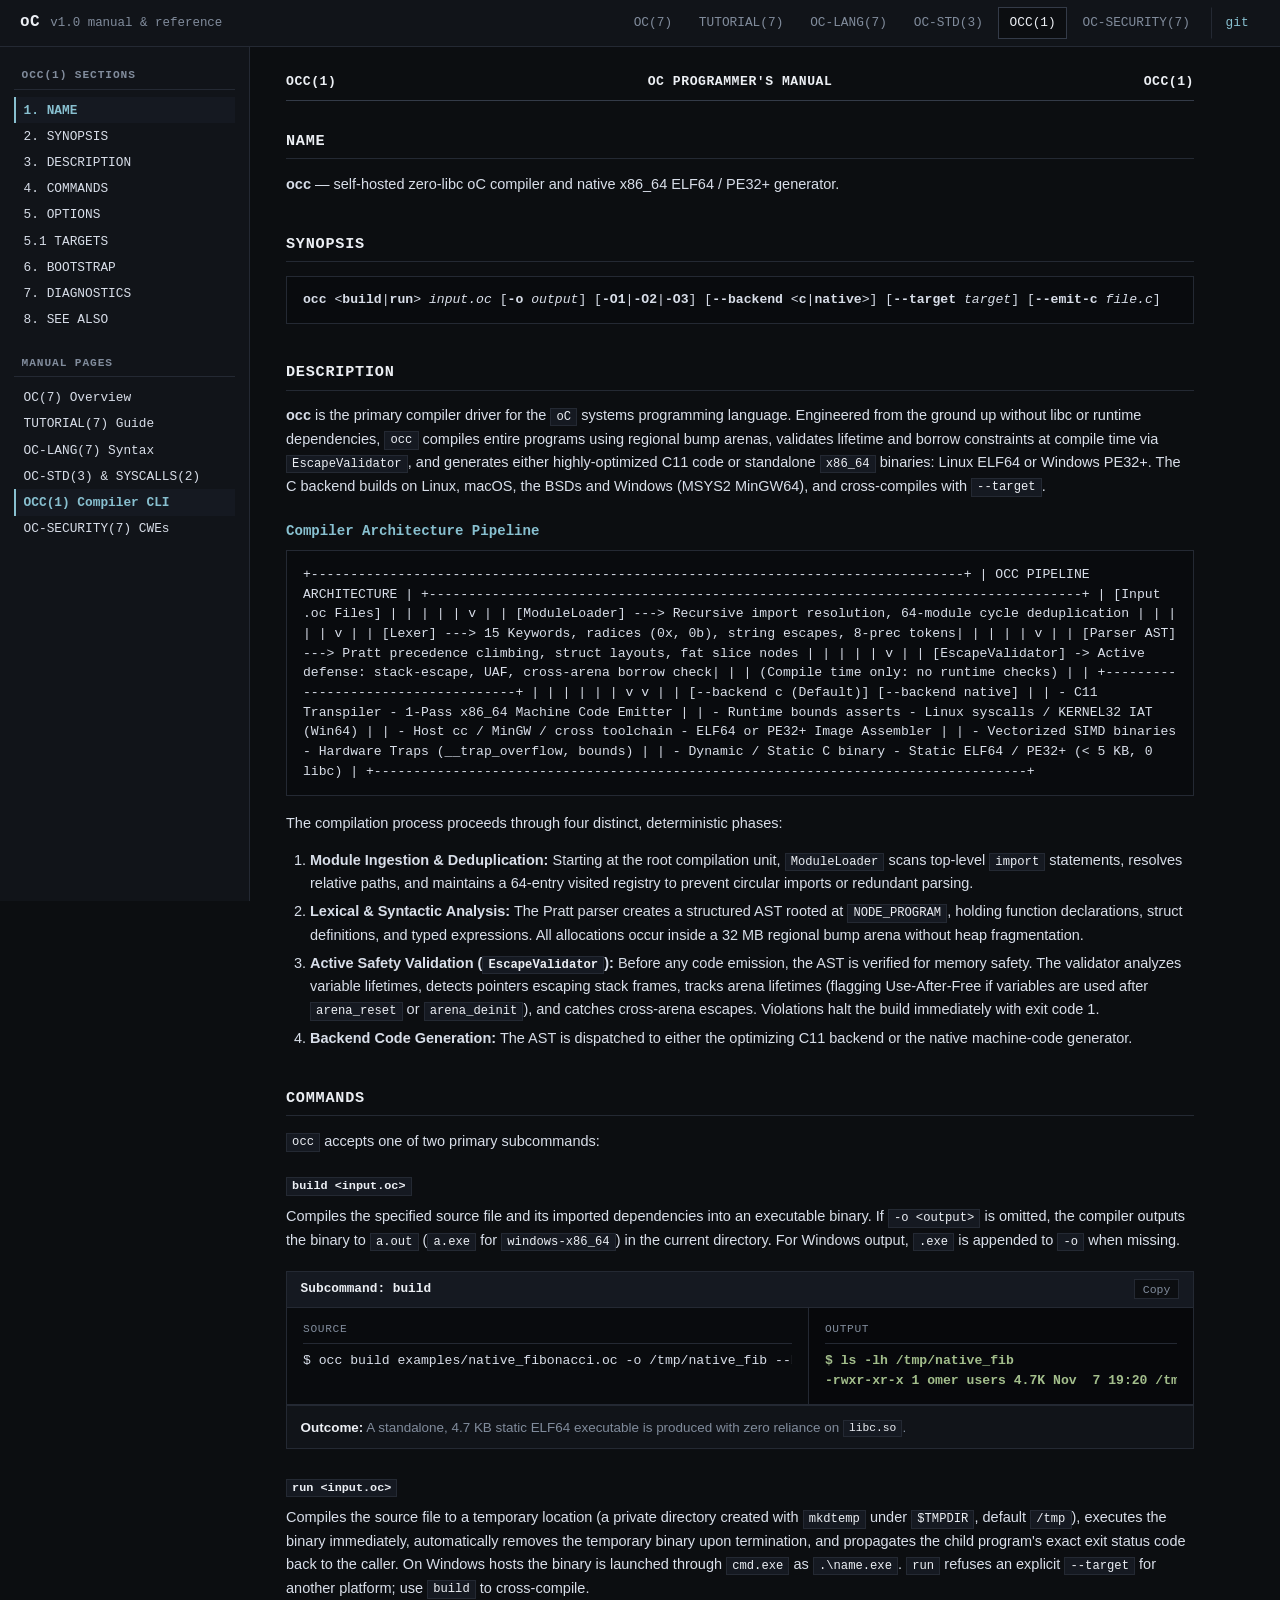
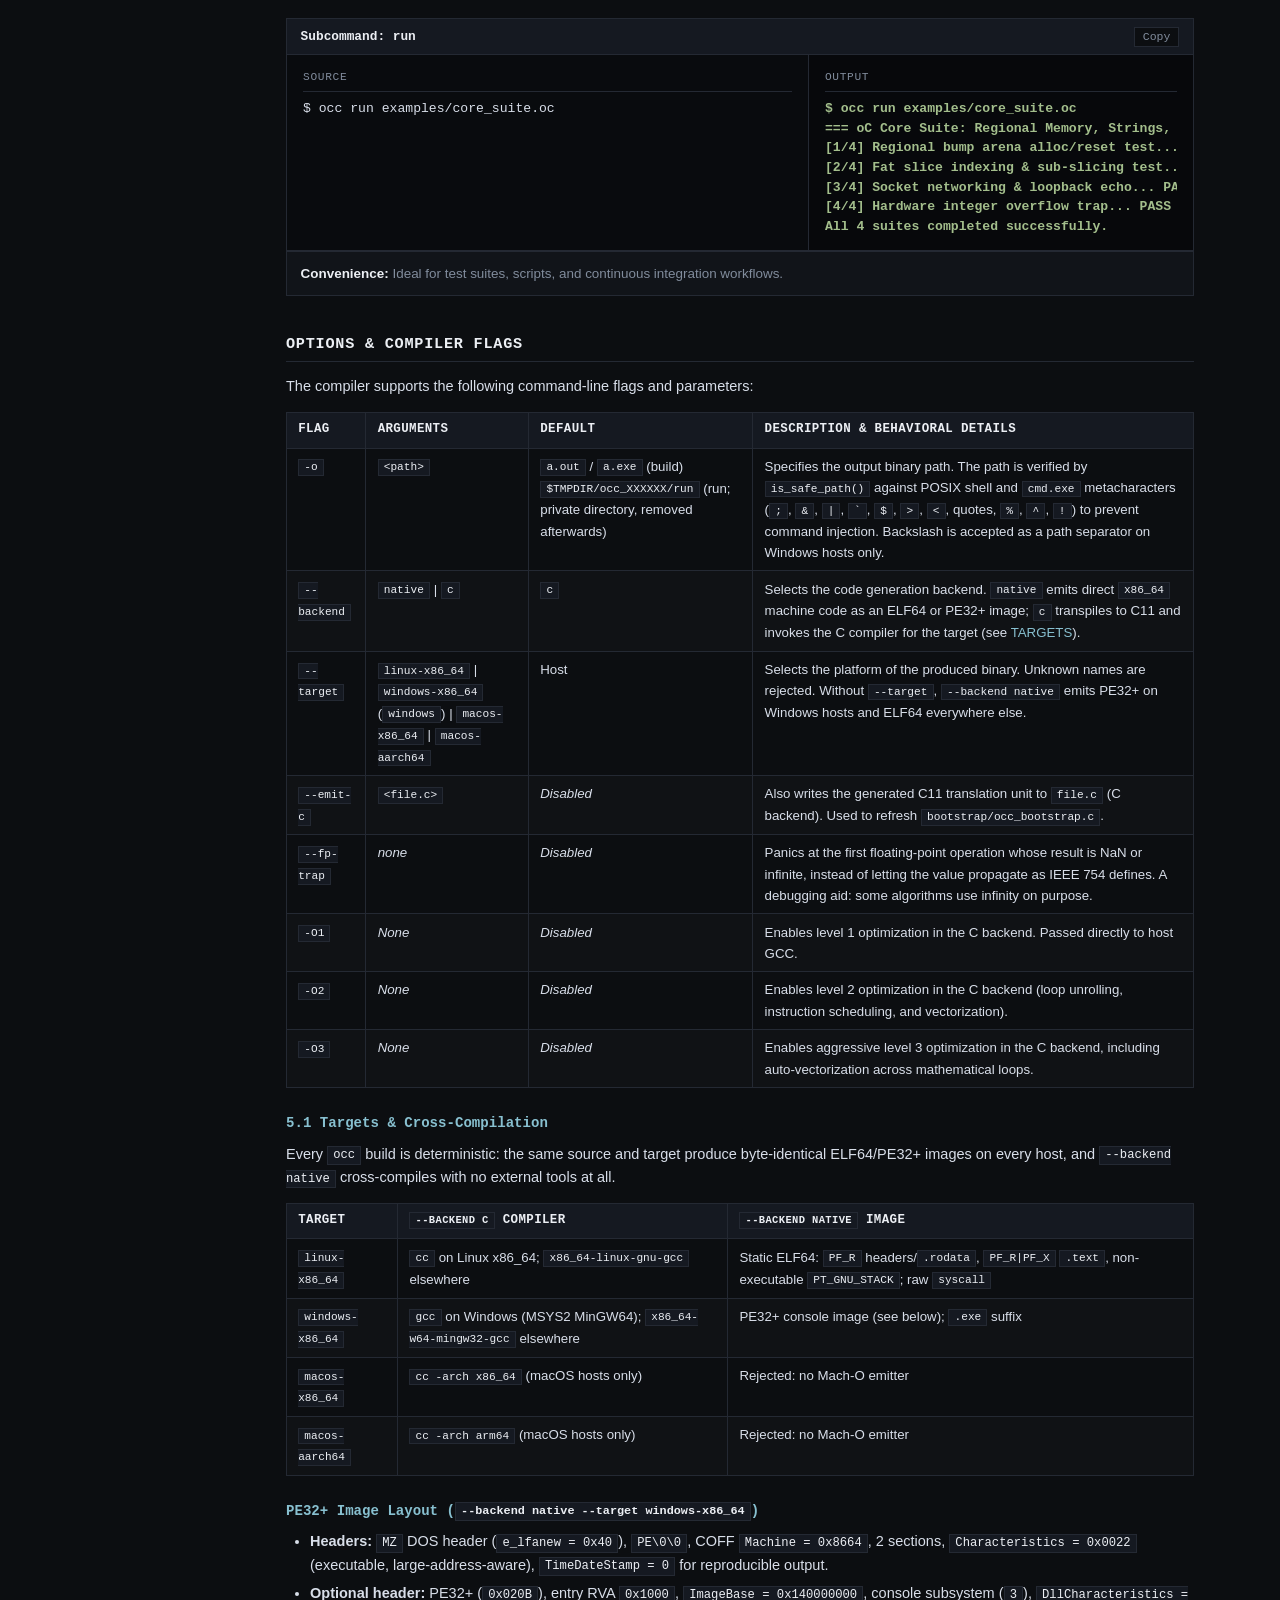
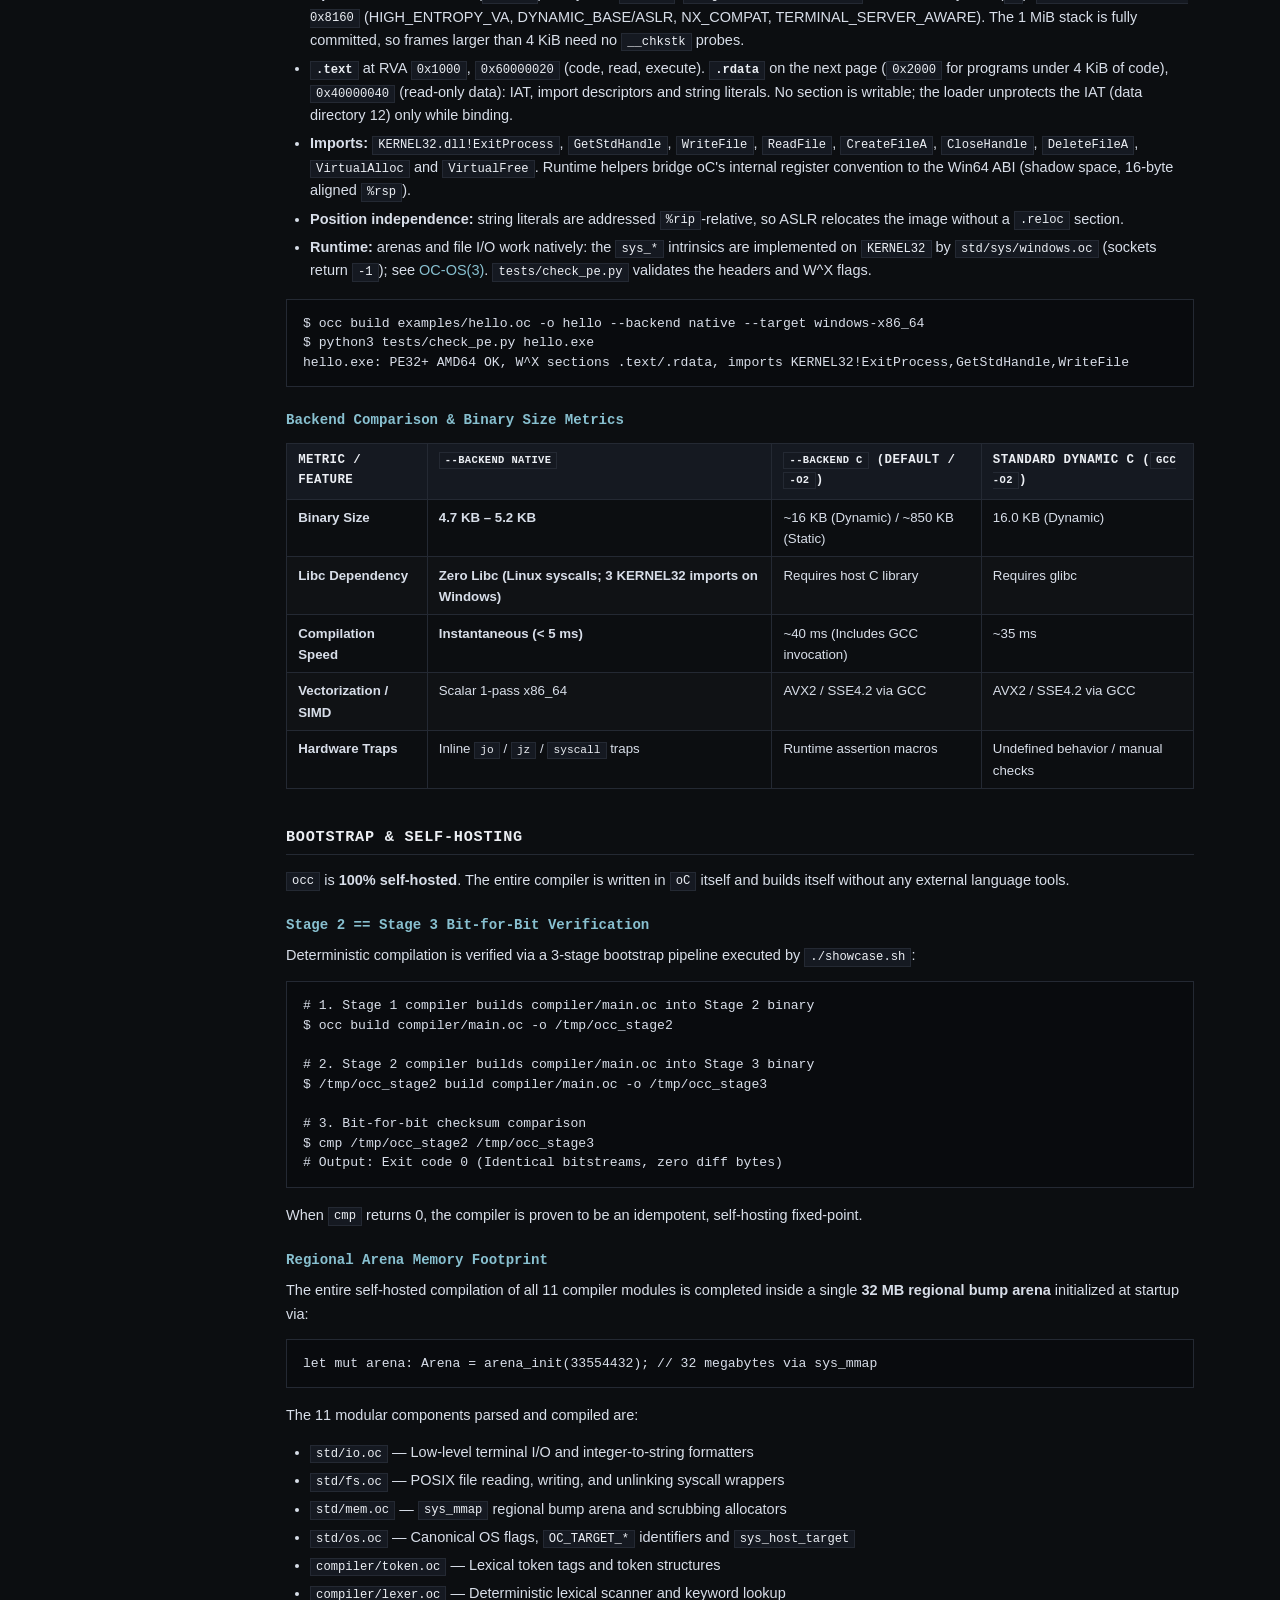
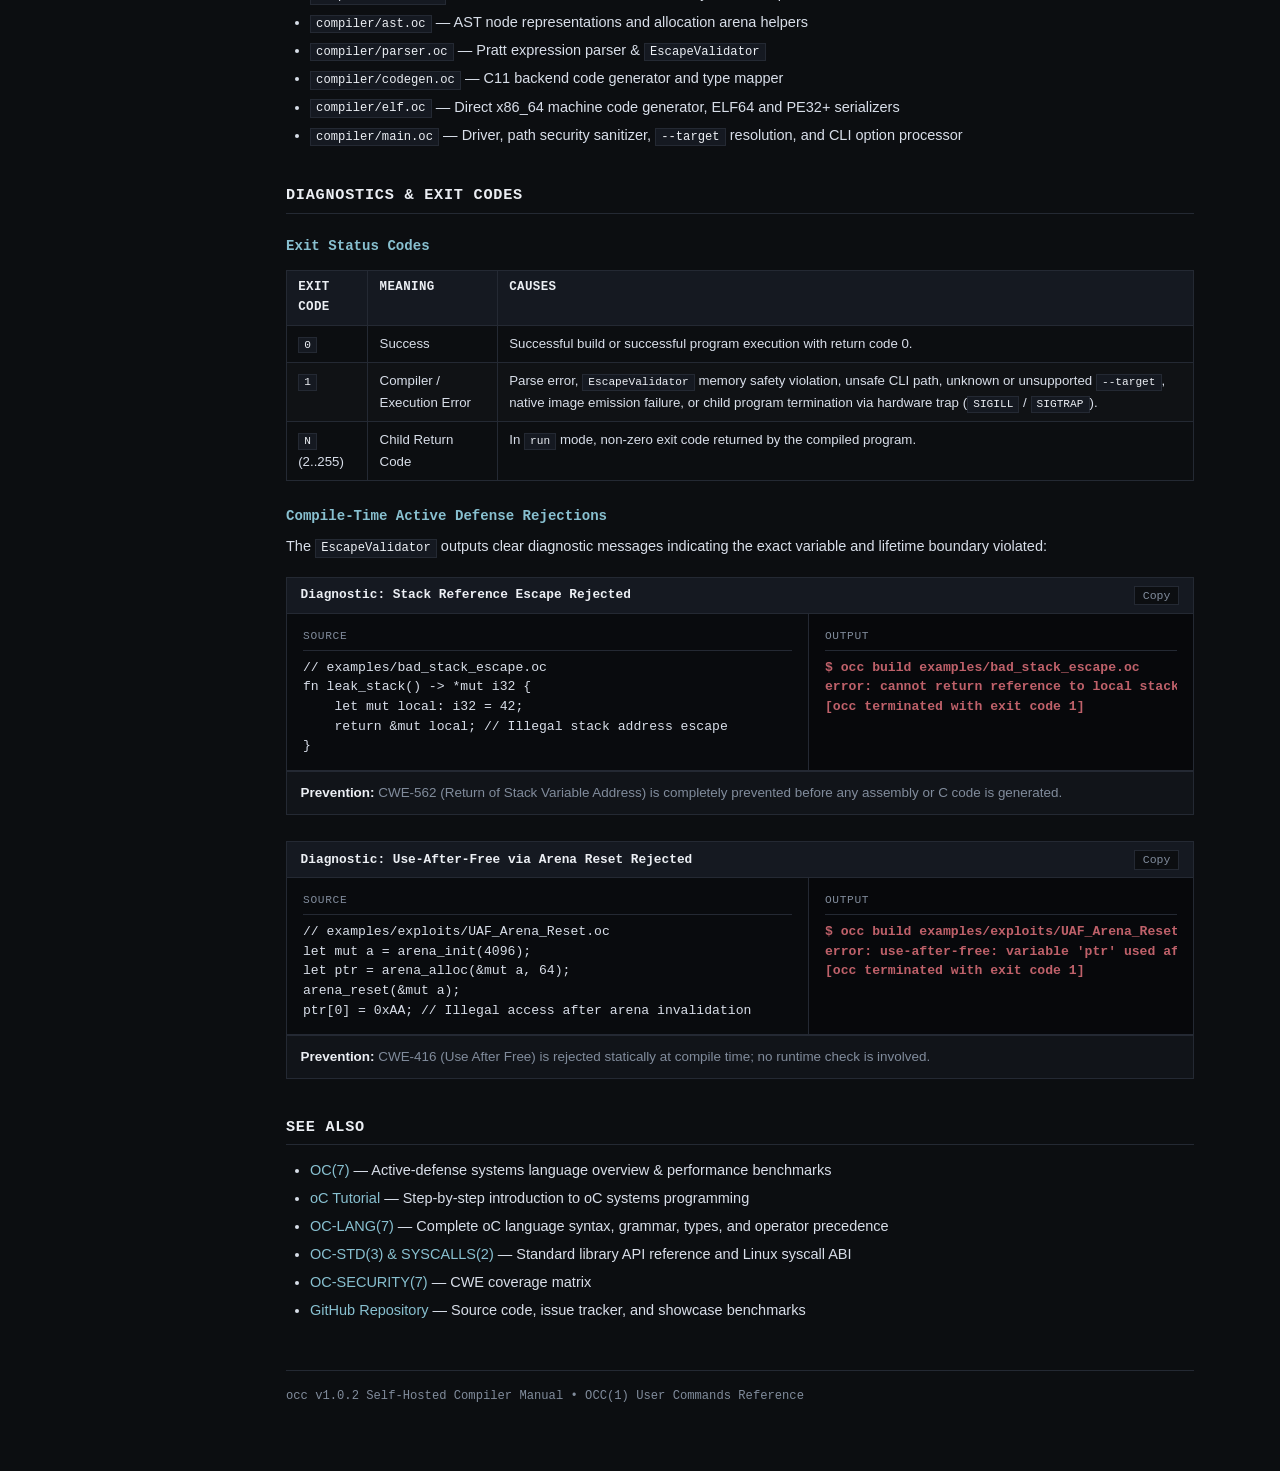
==== docs/man-occ.html @ 77dbc03d "feat: floating-point types f32 and f64 (issue #52, phase B) Language - Types f32 and f64, literals 1" ====
<!DOCTYPE html>
<html lang="en">
<head>
  <meta charset="UTF-8">
  <meta name="viewport" content="width=device-width, initial-scale=1.0">
  <title>OCC(1) — Self-Hosted Zero-Libc oC Compiler Reference Manual</title>
  <link rel="stylesheet" href="style.css">
</head>
<body>

  <!-- Top bar contract -->
    <header class="topbar">
    <div class="topbar-inner">
      <div class="brand">
        <a href="index.html">
          <span class="brand-title">oC</span>
          <span class="brand-sub">v1.0 manual &amp; reference</span>
        </a>
      </div>
      <nav>
        <a href="index.html">OC(7)</a>
        <a href="tutorial.html">TUTORIAL(7)</a>
        <a href="syntax.html">OC-LANG(7)</a>
        <a href="stdlib.html">OC-STD(3)</a>
        <a href="man-occ.html" class="active">OCC(1)</a>
        <a href="security.html">OC-SECURITY(7)</a>
        <a href="https://github.com/omerd2905/oC" target="_blank" rel="noopener" class="repo-link">git</a>
      </nav>
    </div>
  </header>

  <div class="layout">
    <!-- Left Sidebar -->
        <aside class="sidebar">
      <div class="sidebar-group">
        <div class="sidebar-title">OCC(1) Sections</div>
        <a href="#name" class="sidebar-link active">1. NAME</a>
        <a href="#synopsis" class="sidebar-link">2. SYNOPSIS</a>
        <a href="#description" class="sidebar-link">3. DESCRIPTION</a>
        <a href="#commands" class="sidebar-link">4. COMMANDS</a>
        <a href="#options" class="sidebar-link">5. OPTIONS</a>
        <a href="#targets" class="sidebar-link">5.1 TARGETS</a>
        <a href="#bootstrap" class="sidebar-link">6. BOOTSTRAP</a>
        <a href="#diagnostics" class="sidebar-link">7. DIAGNOSTICS</a>
        <a href="#see-also" class="sidebar-link">8. SEE ALSO</a>
      </div>
      <div class="sidebar-group">
        <div class="sidebar-title">Manual Pages</div>
        <a href="index.html" class="sidebar-link">OC(7) Overview</a>
        <a href="tutorial.html" class="sidebar-link">TUTORIAL(7) Guide</a>
        <a href="syntax.html" class="sidebar-link">OC-LANG(7) Syntax</a>
        <a href="stdlib.html" class="sidebar-link">OC-STD(3) & SYSCALLS(2)</a>
        <a href="man-occ.html" class="sidebar-link active">OCC(1) Compiler CLI</a>
        <a href="security.html" class="sidebar-link">OC-SECURITY(7) CWEs</a>
      </div>
    </aside>

    <!-- Main Content -->
    <main class="content">

      <!-- Section 1: NAME -->
      <div class="man-header">
        <span>OCC(1)</span>
        <span>oC Programmer's Manual</span>
        <span>OCC(1)</span>
      </div>

      <section id="name">

        <h2>NAME</h2>
        <p>
          <strong>occ</strong> — self-hosted zero-libc oC compiler and native x86_64 ELF64 / PE32+ generator.
        </p>
      </section>

      <!-- Section 2: SYNOPSIS -->
      <section id="synopsis">
        <h2>SYNOPSIS</h2>
        <pre><code><strong>occ</strong> &lt;<strong>build</strong>|<strong>run</strong>&gt; <em>input.oc</em> [<strong>-o</strong> <em>output</em>] [<strong>-O1</strong>|<strong>-O2</strong>|<strong>-O3</strong>] [<strong>--backend</strong> &lt;<strong>c</strong>|<strong>native</strong>&gt;] [<strong>--target</strong> <em>target</em>] [<strong>--emit-c</strong> <em>file.c</em>]</code></pre>
      </section>

      <!-- Section 3: DESCRIPTION -->
      <section id="description">
        <h2>DESCRIPTION</h2>
        <p>
          <strong>occ</strong> is the primary compiler driver for the <code>oC</code> systems programming language. Engineered from the ground up without libc or runtime dependencies, <code>occ</code> compiles entire programs using regional bump arenas, validates lifetime and borrow constraints at compile time via <code>EscapeValidator</code>, and generates either highly-optimized C11 code or standalone <code>x86_64</code> binaries: Linux ELF64 or Windows PE32+. The C backend builds on Linux, macOS, the BSDs and Windows (MSYS2 MinGW64), and cross-compiles with <code>--target</code>.
        </p>

        <h3>Compiler Architecture Pipeline</h3>
        <div class="pipeline-box">
+-----------------------------------------------------------------------------------+
|                            OCC PIPELINE ARCHITECTURE                              |
+-----------------------------------------------------------------------------------+
|  [Input .oc Files]                                                                |
|          |                                                                        |
|          v                                                                        |
|  [ModuleLoader]  ---> Recursive import resolution, 64-module cycle deduplication  |
|          |                                                                        |
|          v                                                                        |
|  [Lexer]         ---> 15 Keywords, radices (0x, 0b), string escapes, 8-prec tokens|
|          |                                                                        |
|          v                                                                        |
|  [Parser AST]    ---> Pratt precedence climbing, struct layouts, fat slice nodes  |
|          |                                                                        |
|          v                                                                        |
|  [EscapeValidator] -> Active defense: stack-escape, UAF, cross-arena borrow check|
|          |            (Compile time only: no runtime checks)                      |
|          +------------------------------------+                                   |
|          |                                    |                                   |
|          v                                    v                                   |
|  [--backend c (Default)]              [--backend native]                          |
|  - C11 Transpiler                     - 1-Pass x86_64 Machine Code Emitter        |
|  - Runtime bounds asserts             - Linux syscalls / KERNEL32 IAT (Win64)     |
|  - Host cc / MinGW / cross toolchain  - ELF64 or PE32+ Image Assembler            |
|  - Vectorized SIMD binaries           - Hardware Traps (__trap_overflow, bounds)  |
|  - Dynamic / Static C binary          - Static ELF64 / PE32+ (&lt; 5 KB, 0 libc)     |
+-----------------------------------------------------------------------------------+</div>

        <p>
          The compilation process proceeds through four distinct, deterministic phases:
        </p>
        <ol>
          <li>
            <strong>Module Ingestion &amp; Deduplication:</strong> Starting at the root compilation unit, <code>ModuleLoader</code> scans top-level <code>import</code> statements, resolves relative paths, and maintains a 64-entry visited registry to prevent circular imports or redundant parsing.
          </li>
          <li>
            <strong>Lexical &amp; Syntactic Analysis:</strong> The Pratt parser creates a structured AST rooted at <code>NODE_PROGRAM</code>, holding function declarations, struct definitions, and typed expressions. All allocations occur inside a 32 MB regional bump arena without heap fragmentation.
          </li>
          <li>
            <strong>Active Safety Validation (<code>EscapeValidator</code>):</strong> Before any code emission, the AST is verified for memory safety. The validator analyzes variable lifetimes, detects pointers escaping stack frames, tracks arena lifetimes (flagging Use-After-Free if variables are used after <code>arena_reset</code> or <code>arena_deinit</code>), and catches cross-arena escapes. Violations halt the build immediately with exit code 1.
          </li>
          <li>
            <strong>Backend Code Generation:</strong> The AST is dispatched to either the optimizing C11 backend or the native machine-code generator.
          </li>
        </ol>
      </section>

      <!-- Section 4: COMMANDS -->
      <section id="commands">
        <h2>COMMANDS</h2>
        <p>
          <code>occ</code> accepts one of two primary subcommands:
        </p>

        <h3><code>build &lt;input.oc&gt;</code></h3>
        <p>
          Compiles the specified source file and its imported dependencies into an executable binary. If <code>-o &lt;output&gt;</code> is omitted, the compiler outputs the binary to <code>a.out</code> (<code>a.exe</code> for <code>windows-x86_64</code>) in the current directory. For Windows output, <code>.exe</code> is appended to <code>-o</code> when missing.
        </p>
        <div class="example-card">
          <div class="example-header">
            <span class="example-title">Subcommand: build</span>
            <button class="copy-btn" onclick="copyCode(this)">Copy</button>
          </div>
          <div class="example-grid">
            <div class="code-pane">
              <div class="pane-label"><span>SOURCE</span></div>
              <pre><code>$ occ build examples/native_fibonacci.oc -o /tmp/native_fib --backend native</code></pre>
            </div>
            <div class="output-pane">
              <div class="pane-label"><span>OUTPUT</span></div>
              <pre><code class="term-pass">$ ls -lh /tmp/native_fib
-rwxr-xr-x 1 omer users 4.7K Nov  7 19:20 /tmp/native_fib</code></pre>
            </div>
          </div>
          <div class="explanation-box"><strong>Outcome:</strong> A standalone, 4.7 KB static ELF64 executable is produced with zero reliance on <code>libc.so</code>.</div>
        </div>

        <h3><code>run &lt;input.oc&gt;</code></h3>
        <p>
          Compiles the source file to a temporary location (a private directory created with <code>mkdtemp</code> under <code>$TMPDIR</code>, default <code>/tmp</code>), executes the binary immediately, automatically removes the temporary binary upon termination, and propagates the child program's exact exit status code back to the caller. On Windows hosts the binary is launched through <code>cmd.exe</code> as <code>.\name.exe</code>. <code>run</code> refuses an explicit <code>--target</code> for another platform; use <code>build</code> to cross-compile.
        </p>
        <div class="example-card">
          <div class="example-header">
            <span class="example-title">Subcommand: run</span>
            <button class="copy-btn" onclick="copyCode(this)">Copy</button>
          </div>
          <div class="example-grid">
            <div class="code-pane">
              <div class="pane-label"><span>SOURCE</span></div>
              <pre><code>$ occ run examples/core_suite.oc</code></pre>
            </div>
            <div class="output-pane">
              <div class="pane-label"><span>OUTPUT</span></div>
              <pre><code class="term-pass">$ occ run examples/core_suite.oc
=== oC Core Suite: Regional Memory, Strings, &amp; Sockets ===
[1/4] Regional bump arena alloc/reset test... PASS
[2/4] Fat slice indexing &amp; sub-slicing test... PASS
[3/4] Socket networking &amp; loopback echo... PASS
[4/4] Hardware integer overflow trap... PASS
All 4 suites completed successfully.</code></pre>
            </div>
          </div>
          <div class="explanation-box"><strong>Convenience:</strong> Ideal for test suites, scripts, and continuous integration workflows.</div>
        </div>
      </section>

      <!-- Section 5: OPTIONS -->
      <section id="options">
        <h2>OPTIONS &amp; COMPILER FLAGS</h2>
        <p>
          The compiler supports the following command-line flags and parameters:
        </p>

        <table>
          <thead>
            <tr>
              <th>Flag</th>
              <th>Arguments</th>
              <th>Default</th>
              <th>Description &amp; Behavioral Details</th>
            </tr>
          </thead>
          <tbody>
            <tr>
              <td><code>-o</code></td>
              <td><code>&lt;path&gt;</code></td>
              <td><code>a.out</code> / <code>a.exe</code> (build)<br><code>$TMPDIR/occ_XXXXXX/run</code> (run; private directory, removed afterwards)</td>
              <td>
                Specifies the output binary path. The path is verified by <code>is_safe_path()</code> against POSIX shell and <code>cmd.exe</code> metacharacters (<code>;</code>, <code>&amp;</code>, <code>|</code>, <code>`</code>, <code>$</code>, <code>&gt;</code>, <code>&lt;</code>, quotes, <code>%</code>, <code>^</code>, <code>!</code>) to prevent command injection. Backslash is accepted as a path separator on Windows hosts only.
              </td>
            </tr>
            <tr>
              <td><code>--backend</code></td>
              <td><code>native</code> | <code>c</code></td>
              <td><code>c</code></td>
              <td>
                Selects the code generation backend. <code>native</code> emits direct <code>x86_64</code> machine code as an ELF64 or PE32+ image; <code>c</code> transpiles to C11 and invokes the C compiler for the target (see <a href="#targets">TARGETS</a>).
              </td>
            </tr>
            <tr>
              <td><code>--target</code></td>
              <td><code>linux-x86_64</code> | <code>windows-x86_64</code> (<code>windows</code>) | <code>macos-x86_64</code> | <code>macos-aarch64</code></td>
              <td>Host</td>
              <td>
                Selects the platform of the produced binary. Unknown names are rejected. Without <code>--target</code>, <code>--backend native</code> emits PE32+ on Windows hosts and ELF64 everywhere else.
              </td>
            </tr>
            <tr>
              <td><code>--emit-c</code></td>
              <td><code>&lt;file.c&gt;</code></td>
              <td><em>Disabled</em></td>
              <td>
                Also writes the generated C11 translation unit to <code>file.c</code> (C backend). Used to refresh <code>bootstrap/occ_bootstrap.c</code>.
              </td>
            </tr>
            <tr>
              <td><code>--fp-trap</code></td>
              <td><em>none</em></td>
              <td><em>Disabled</em></td>
              <td>
                Panics at the first floating-point operation whose result is NaN or infinite, instead of letting the value propagate as IEEE 754 defines. A debugging aid: some algorithms use infinity on purpose.
              </td>
            </tr>
            <tr>
              <td><code>-O1</code></td>
              <td><em>None</em></td>
              <td><em>Disabled</em></td>
              <td>
                Enables level 1 optimization in the C backend. Passed directly to host GCC.
              </td>
            </tr>
            <tr>
              <td><code>-O2</code></td>
              <td><em>None</em></td>
              <td><em>Disabled</em></td>
              <td>
                Enables level 2 optimization in the C backend (loop unrolling, instruction scheduling, and vectorization).
              </td>
            </tr>
            <tr>
              <td><code>-O3</code></td>
              <td><em>None</em></td>
              <td><em>Disabled</em></td>
              <td>
                Enables aggressive level 3 optimization in the C backend, including auto-vectorization across mathematical loops.
              </td>
            </tr>
          </tbody>
        </table>

        <h3 id="targets">5.1 Targets &amp; Cross-Compilation</h3>
        <p>
          Every <code>occ</code> build is deterministic: the same source and target produce byte-identical ELF64/PE32+ images on every host, and <code>--backend native</code> cross-compiles with no external tools at all.
        </p>
        <table>
          <thead>
            <tr>
              <th>Target</th>
              <th><code>--backend c</code> compiler</th>
              <th><code>--backend native</code> image</th>
            </tr>
          </thead>
          <tbody>
            <tr>
              <td><code>linux-x86_64</code></td>
              <td><code>cc</code> on Linux x86_64; <code>x86_64-linux-gnu-gcc</code> elsewhere</td>
              <td>Static ELF64: <code>PF_R</code> headers/<code>.rodata</code>, <code>PF_R|PF_X</code> <code>.text</code>, non-executable <code>PT_GNU_STACK</code>; raw <code>syscall</code></td>
            </tr>
            <tr>
              <td><code>windows-x86_64</code></td>
              <td><code>gcc</code> on Windows (MSYS2 MinGW64); <code>x86_64-w64-mingw32-gcc</code> elsewhere</td>
              <td>PE32+ console image (see below); <code>.exe</code> suffix</td>
            </tr>
            <tr>
              <td><code>macos-x86_64</code></td>
              <td><code>cc -arch x86_64</code> (macOS hosts only)</td>
              <td>Rejected: no Mach-O emitter</td>
            </tr>
            <tr>
              <td><code>macos-aarch64</code></td>
              <td><code>cc -arch arm64</code> (macOS hosts only)</td>
              <td>Rejected: no Mach-O emitter</td>
            </tr>
          </tbody>
        </table>

        <h3>PE32+ Image Layout (<code>--backend native --target windows-x86_64</code>)</h3>
        <ul>
          <li><strong>Headers:</strong> <code>MZ</code> DOS header (<code>e_lfanew = 0x40</code>), <code>PE\0\0</code>, COFF <code>Machine = 0x8664</code>, 2 sections, <code>Characteristics = 0x0022</code> (executable, large-address-aware), <code>TimeDateStamp = 0</code> for reproducible output.</li>
          <li><strong>Optional header:</strong> PE32+ (<code>0x020B</code>), entry RVA <code>0x1000</code>, <code>ImageBase = 0x140000000</code>, console subsystem (<code>3</code>), <code>DllCharacteristics = 0x8160</code> (HIGH_ENTROPY_VA, DYNAMIC_BASE/ASLR, NX_COMPAT, TERMINAL_SERVER_AWARE). The 1 MiB stack is fully committed, so frames larger than 4 KiB need no <code>__chkstk</code> probes.</li>
          <li><strong><code>.text</code></strong> at RVA <code>0x1000</code>, <code>0x60000020</code> (code, read, execute). <strong><code>.rdata</code></strong> on the next page (<code>0x2000</code> for programs under 4 KiB of code), <code>0x40000040</code> (read-only data): IAT, import descriptors and string literals. No section is writable; the loader unprotects the IAT (data directory 12) only while binding.</li>
          <li><strong>Imports:</strong> <code>KERNEL32.dll!ExitProcess</code>, <code>GetStdHandle</code>, <code>WriteFile</code>, <code>ReadFile</code>, <code>CreateFileA</code>, <code>CloseHandle</code>, <code>DeleteFileA</code>, <code>VirtualAlloc</code> and <code>VirtualFree</code>. Runtime helpers bridge oC's internal register convention to the Win64 ABI (shadow space, 16-byte aligned <code>%rsp</code>).</li>
          <li><strong>Position independence:</strong> string literals are addressed <code>%rip</code>-relative, so ASLR relocates the image without a <code>.reloc</code> section.</li>
          <li><strong>Runtime:</strong> arenas and file I/O work natively: the <code>sys_*</code> intrinsics are implemented on <code>KERNEL32</code> by <code>std/sys/windows.oc</code> (sockets return <code>-1</code>); see <a href="stdlib.html#std-os">OC-OS(3)</a>. <code>tests/check_pe.py</code> validates the headers and W^X flags.</li>
        </ul>
        <pre><code>$ occ build examples/hello.oc -o hello --backend native --target windows-x86_64
$ python3 tests/check_pe.py hello.exe
hello.exe: PE32+ AMD64 OK, W^X sections .text/.rdata, imports KERNEL32!ExitProcess,GetStdHandle,WriteFile</code></pre>

        <h3>Backend Comparison &amp; Binary Size Metrics</h3>
        <table>
          <thead>
            <tr>
              <th>Metric / Feature</th>
              <th><code>--backend native</code></th>
              <th><code>--backend c</code> (Default / <code>-O2</code>)</th>
              <th>Standard Dynamic C (<code>gcc -O2</code>)</th>
            </tr>
          </thead>
          <tbody>
            <tr>
              <td><strong>Binary Size</strong></td>
              <td><strong>4.7 KB – 5.2 KB</strong></td>
              <td>~16 KB (Dynamic) / ~850 KB (Static)</td>
              <td>16.0 KB (Dynamic)</td>
            </tr>
            <tr>
              <td><strong>Libc Dependency</strong></td>
              <td><strong>Zero Libc (Linux syscalls; 3 KERNEL32 imports on Windows)</strong></td>
              <td>Requires host C library</td>
              <td>Requires glibc</td>
            </tr>
            <tr>
              <td><strong>Compilation Speed</strong></td>
              <td><strong>Instantaneous (&lt; 5 ms)</strong></td>
              <td>~40 ms (Includes GCC invocation)</td>
              <td>~35 ms</td>
            </tr>
            <tr>
              <td><strong>Vectorization / SIMD</strong></td>
              <td>Scalar 1-pass x86_64</td>
              <td>AVX2 / SSE4.2 via GCC</td>
              <td>AVX2 / SSE4.2 via GCC</td>
            </tr>
            <tr>
              <td><strong>Hardware Traps</strong></td>
              <td>Inline <code>jo</code> / <code>jz</code> / <code>syscall</code> traps</td>
              <td>Runtime assertion macros</td>
              <td>Undefined behavior / manual checks</td>
            </tr>
          </tbody>
        </table>
      </section>

      <!-- Section 6: BOOTSTRAP & SELF-HOSTING -->
      <section id="bootstrap">
        <h2>BOOTSTRAP &amp; SELF-HOSTING</h2>
        <p>
          <code>occ</code> is <strong>100% self-hosted</strong>. The entire compiler is written in <code>oC</code> itself and builds itself without any external language tools.
        </p>

        <h3>Stage 2 == Stage 3 Bit-for-Bit Verification</h3>
        <p>
          Deterministic compilation is verified via a 3-stage bootstrap pipeline executed by <code>./showcase.sh</code>:
        </p>
        <pre><code># 1. Stage 1 compiler builds compiler/main.oc into Stage 2 binary
$ occ build compiler/main.oc -o /tmp/occ_stage2

# 2. Stage 2 compiler builds compiler/main.oc into Stage 3 binary
$ /tmp/occ_stage2 build compiler/main.oc -o /tmp/occ_stage3

# 3. Bit-for-bit checksum comparison
$ cmp /tmp/occ_stage2 /tmp/occ_stage3
# Output: Exit code 0 (Identical bitstreams, zero diff bytes)</code></pre>
        <p>
          When <code>cmp</code> returns 0, the compiler is proven to be an idempotent, self-hosting fixed-point.
        </p>

        <h3>Regional Arena Memory Footprint</h3>
        <p>
          The entire self-hosted compilation of all 11 compiler modules is completed inside a single <strong>32 MB regional bump arena</strong> initialized at startup via:
        </p>
        <pre><code>let mut arena: Arena = arena_init(33554432); // 32 megabytes via sys_mmap</code></pre>
        <p>
          The 11 modular components parsed and compiled are:
        </p>
        <ul>
          <li><code>std/io.oc</code> — Low-level terminal I/O and integer-to-string formatters</li>
          <li><code>std/fs.oc</code> — POSIX file reading, writing, and unlinking syscall wrappers</li>
          <li><code>std/mem.oc</code> — <code>sys_mmap</code> regional bump arena and scrubbing allocators</li>
          <li><code>std/os.oc</code> — Canonical OS flags, <code>OC_TARGET_*</code> identifiers and <code>sys_host_target</code></li>
          <li><code>compiler/token.oc</code> — Lexical token tags and token structures</li>
          <li><code>compiler/lexer.oc</code> — Deterministic lexical scanner and keyword lookup</li>
          <li><code>compiler/ast.oc</code> — AST node representations and allocation arena helpers</li>
          <li><code>compiler/parser.oc</code> — Pratt expression parser &amp; <code>EscapeValidator</code></li>
          <li><code>compiler/codegen.oc</code> — C11 backend code generator and type mapper</li>
          <li><code>compiler/elf.oc</code> — Direct x86_64 machine code generator, ELF64 and PE32+ serializers</li>
          <li><code>compiler/main.oc</code> — Driver, path security sanitizer, <code>--target</code> resolution, and CLI option processor</li>
        </ul>
      </section>

      <!-- Section 7: DIAGNOSTICS & EXIT CODES -->
      <section id="diagnostics">
        <h2>DIAGNOSTICS &amp; EXIT CODES</h2>

        <h3>Exit Status Codes</h3>
        <table>
          <thead>
            <tr>
              <th>Exit Code</th>
              <th>Meaning</th>
              <th>Causes</th>
            </tr>
          </thead>
          <tbody>
            <tr>
              <td><code>0</code></td>
              <td>Success</td>
              <td>Successful build or successful program execution with return code 0.</td>
            </tr>
            <tr>
              <td><code>1</code></td>
              <td>Compiler / Execution Error</td>
              <td>
                Parse error, <code>EscapeValidator</code> memory safety violation, unsafe CLI path, unknown or unsupported <code>--target</code>, native image emission failure, or child program termination via hardware trap (<code>SIGILL</code> / <code>SIGTRAP</code>).
              </td>
            </tr>
            <tr>
              <td><code>N</code> (2..255)</td>
              <td>Child Return Code</td>
              <td>In <code>run</code> mode, non-zero exit code returned by the compiled program.</td>
            </tr>
          </tbody>
        </table>

        <h3>Compile-Time Active Defense Rejections</h3>
        <p>
          The <code>EscapeValidator</code> outputs clear diagnostic messages indicating the exact variable and lifetime boundary violated:
        </p>

        <div class="example-card">
          <div class="example-header">
            <span class="example-title">Diagnostic: Stack Reference Escape Rejected</span>
            <button class="copy-btn" onclick="copyCode(this)">Copy</button>
          </div>
          <div class="example-grid">
            <div class="code-pane">
              <div class="pane-label"><span>SOURCE</span></div>
              <pre><code>// examples/bad_stack_escape.oc
fn leak_stack() -&gt; *mut i32 {
    let mut local: i32 = 42;
    return &amp;mut local; // Illegal stack address escape
}</code></pre>
            </div>
            <div class="output-pane">
              <div class="pane-label"><span>OUTPUT</span></div>
              <pre><code class="term-trap">$ occ build examples/bad_stack_escape.oc
error: cannot return reference to local stack variable 'local'
[occ terminated with exit code 1]</code></pre>
            </div>
          </div>
          <div class="explanation-box"><strong>Prevention:</strong> CWE-562 (Return of Stack Variable Address) is completely prevented before any assembly or C code is generated.</div>
        </div>

        <div class="example-card">
          <div class="example-header">
            <span class="example-title">Diagnostic: Use-After-Free via Arena Reset Rejected</span>
            <button class="copy-btn" onclick="copyCode(this)">Copy</button>
          </div>
          <div class="example-grid">
            <div class="code-pane">
              <div class="pane-label"><span>SOURCE</span></div>
              <pre><code>// examples/exploits/UAF_Arena_Reset.oc
let mut a = arena_init(4096);
let ptr = arena_alloc(&amp;mut a, 64);
arena_reset(&amp;mut a);
ptr[0] = 0xAA; // Illegal access after arena invalidation</code></pre>
            </div>
            <div class="output-pane">
              <div class="pane-label"><span>OUTPUT</span></div>
              <pre><code class="term-trap">$ occ build examples/exploits/UAF_Arena_Reset.oc
error: use-after-free: variable 'ptr' used after arena 'a' was reset
[occ terminated with exit code 1]</code></pre>
            </div>
          </div>
          <div class="explanation-box"><strong>Prevention:</strong> CWE-416 (Use After Free) is rejected statically at compile time; no runtime check is involved.</div>
        </div>
      </section>

      <!-- Section 8: SEE ALSO -->
      <section id="see-also">
        <h2>SEE ALSO</h2>
        <ul>
          <li><a href="index.html">OC(7)</a> — Active-defense systems language overview &amp; performance benchmarks</li>
          <li><a href="tutorial.html">oC Tutorial</a> — Step-by-step introduction to oC systems programming</li>
          <li><a href="syntax.html">OC-LANG(7)</a> — Complete oC language syntax, grammar, types, and operator precedence</li>
          <li><a href="stdlib.html">OC-STD(3) &amp; SYSCALLS(2)</a> — Standard library API reference and Linux syscall ABI</li>
          <li><a href="security.html">OC-SECURITY(7)</a> — CWE coverage matrix</li>
          <li><a href="https://github.com/omerd2905/oC" target="_blank" rel="noopener">GitHub Repository</a> — Source code, issue tracker, and showcase benchmarks</li>
        </ul>
      </section>

      <!-- Footer -->
      <footer>
        occ v1.0.2 Self-Hosted Compiler Manual • OCC(1) User Commands Reference
      </footer>

    </main>
  </div>

<script>
function copyCode(btn) {
  const card = btn.closest('.example-card');
  const code = card.querySelector('.code-pane pre code, pre code');
  if (!code) return;
  navigator.clipboard.writeText(code.innerText).then(() => {
    const orig = btn.innerText;
    btn.innerText = 'Copied';
    setTimeout(() => { btn.innerText = orig; }, 1200);
  });
}
</script>
</body>
</html>
---- docs/style.css ----
:root {
  --bg: #0c0e11;
  --panel: #111419;
  --panel-alt: #151921;
  --border: #242933;
  --border-strong: #343b48;
  --text: #d8dee9;
  --heading: #eceff4;
  --muted: #818c9c;
  --accent: #88c0d0;
  --pass: #a3be8c;
  --danger: #bf616a;
  --warn: #ebcb8b;
  --code-bg: #090b0e;
  --mono: ui-monospace, SFMono-Regular, "SF Mono", Menlo, Consolas, "Liberation Mono", monospace;
  --sans: -apple-system, BlinkMacSystemFont, "Segoe UI", Roboto, Helvetica, Arial, sans-serif;
}

* {
  box-sizing: border-box;
  margin: 0;
  padding: 0;
}

html {
  scroll-behavior: smooth;
}

body {
  background-color: var(--bg);
  color: var(--text);
  font-family: var(--sans);
  font-size: 14.5px;
  line-height: 1.6;
  min-height: 100vh;
}

/* Strip vibe-coded decorative badges, dots, and marketing hero banners */
.badge,
.example-card-badge,
.defense-badge,
.dot,
.hero,
.grid:has(.stat-card) {
  display: none !important;
}

/* -------------------------------------------------------------
   Top Navigation Bar (.topbar) - Identical Across All 6 Pages
   ------------------------------------------------------------- */
.topbar {
  background: var(--panel);
  border-bottom: 1px solid var(--border);
  position: sticky;
  top: 0;
  z-index: 1000;
  width: 100%;
}

.topbar-inner {
  max-width: 1380px;
  margin: 0 auto;
  height: 46px;
  padding: 0 1.25rem;
  display: flex;
  justify-content: space-between;
  align-items: center;
}

.topbar .brand a {
  display: flex;
  align-items: baseline;
  gap: 0.65rem;
  text-decoration: none;
}

.topbar .brand-title {
  font-family: var(--mono);
  font-size: 1rem;
  font-weight: 700;
  color: var(--heading);
  letter-spacing: 0.02em;
}

.topbar .brand-sub {
  font-family: var(--mono);
  font-size: 0.78rem;
  color: var(--muted);
}

.topbar nav {
  display: flex;
  gap: 0.25rem;
  align-items: center;
}

.topbar nav a {
  color: var(--muted);
  text-decoration: none;
  font-family: var(--mono);
  font-size: 0.8rem;
  padding: 0.3rem 0.65rem;
  border: 1px solid transparent;
}

.topbar nav a:hover {
  color: var(--heading);
  background: var(--panel-alt);
}

.topbar nav a.active {
  color: var(--heading);
  background: var(--bg);
  border-color: var(--border-strong);
}

.topbar nav a.repo-link {
  color: var(--accent);
  border-left: 1px solid var(--border);
  margin-left: 0.35rem;
  padding-left: 0.85rem;
}

/* -------------------------------------------------------------
   Two-Column Technical Layout (.layout = .sidebar + .content)
   ------------------------------------------------------------- */
.layout {
  max-width: 1380px;
  margin: 0 auto;
  display: grid;
  grid-template-columns: 250px minmax(0, 1fr);
  min-height: calc(100vh - 46px);
}

.sidebar {
  background: var(--panel);
  border-right: 1px solid var(--border);
  padding: 1.25rem 0.85rem 2.5rem;
  position: sticky;
  top: 46px;
  height: calc(100vh - 46px);
  overflow-y: auto;
  scrollbar-width: thin;
  scrollbar-color: var(--border) transparent;
}

.sidebar-group {
  margin-bottom: 1.35rem;
}

.sidebar-title,
.sidebar-section-title {
  font-family: var(--mono);
  font-size: 0.7rem;
  text-transform: uppercase;
  letter-spacing: 0.08em;
  color: var(--muted);
  margin: 0 0 0.45rem;
  padding: 0 0.5rem 0.25rem;
  border-bottom: 1px solid var(--border);
  font-weight: 700;
}

.sidebar-nav {
  list-style: none;
}

.sidebar-link,
.sidebar-nav a {
  display: block;
  padding: 0.28rem 0.5rem;
  color: var(--text);
  text-decoration: none;
  font-family: var(--mono);
  font-size: 0.8rem;
  line-height: 1.35;
  border-left: 2px solid transparent;
}

.sidebar-link:hover,
.sidebar-nav a:hover {
  background: var(--panel-alt);
  color: var(--heading);
}

.sidebar-link.active,
.sidebar-nav a.active {
  background: var(--panel-alt);
  color: var(--accent);
  border-left-color: var(--accent);
  font-weight: 600;
}

.content {
  padding: 1.5rem 2.25rem 4rem;
  max-width: 980px;
}

/* -------------------------------------------------------------
   Unix Man-Page Header & Sections
   ------------------------------------------------------------- */
.man-header {
  display: flex;
  justify-content: space-between;
  align-items: center;
  font-family: var(--mono);
  font-size: 0.82rem;
  font-weight: 700;
  color: var(--heading);
  border-bottom: 1px solid var(--border-strong);
  padding-bottom: 0.5rem;
  margin-bottom: 1.75rem;
  text-transform: uppercase;
  letter-spacing: 0.04em;
}

section,
.man-section {
  margin-bottom: 2.25rem;
}

h2,
.man-section h2 {
  font-family: var(--mono);
  font-size: 0.95rem;
  font-weight: 700;
  text-transform: uppercase;
  letter-spacing: 0.05em;
  color: var(--heading);
  border-bottom: 1px solid var(--border);
  padding-bottom: 0.3rem;
  margin: 1.75rem 0 0.85rem;
}

h3 {
  font-family: var(--mono);
  font-size: 0.88rem;
  font-weight: 700;
  color: var(--accent);
  margin: 1.35rem 0 0.5rem;
}

h4 {
  font-family: var(--mono);
  font-size: 0.84rem;
  font-weight: 600;
  color: var(--heading);
  margin: 1rem 0 0.35rem;
}

.man-body {
  padding-left: 1rem;
}

p {
  margin-bottom: 0.85rem;
  color: var(--text);
}

ul, ol {
  margin: 0 0 1rem 1.5rem;
}

li {
  margin-bottom: 0.3rem;
}

a {
  color: var(--accent);
  text-decoration: none;
}

a:hover {
  text-decoration: underline;
}

/* -------------------------------------------------------------
   Directory Cards (.grid / .card) - Flat Utilitarian Index Grid
   ------------------------------------------------------------- */
.grid {
  display: grid;
  grid-template-columns: repeat(auto-fit, minmax(260px, 1fr));
  gap: 0.75rem;
  margin-bottom: 1.5rem;
}

.card,
.fn-box,
.defense-card {
  background: var(--panel);
  border: 1px solid var(--border);
  padding: 1rem 1.15rem;
  margin-bottom: 0.85rem;
}

.card a.card-title-link {
  font-family: var(--mono);
  font-size: 0.9rem;
  font-weight: 700;
  color: var(--accent);
  display: block;
  margin-bottom: 0.4rem;
}

.card p {
  font-size: 0.84rem;
  color: var(--muted);
  margin-bottom: 0.5rem;
}

.card .card-footer {
  font-family: var(--mono);
  font-size: 0.75rem;
  color: var(--text);
}

/* -------------------------------------------------------------
   Code, Pre & Syntax Highlighting
   ------------------------------------------------------------- */
pre,
.pipeline-box,
.fn-sig {
  background: var(--code-bg);
  border: 1px solid var(--border);
  padding: 0.85rem 1rem;
  overflow-x: auto;
  margin-bottom: 1rem;
  font-family: var(--mono);
  font-size: 0.82rem;
  line-height: 1.5;
  color: var(--text);
}

code,
.keyword-pill,
.sys-num,
.cwe-tag {
  font-family: var(--mono);
  background: var(--panel-alt);
  border: 1px solid var(--border);
  padding: 0.08rem 0.32rem;
  font-size: 0.84em;
  color: var(--heading);
}

pre code {
  background: none;
  border: none;
  padding: 0;
  font-size: inherit;
  color: inherit;
}

.kw  { color: #d08770; font-weight: 600; }
.ty  { color: #88c0d0; }
.fn  { color: #81a1c1; }
.str { color: #a3be8c; }
.num { color: #b48ead; }
.cm  { color: #616e88; font-style: italic; }
.op  { color: #d8dee9; }

.pass, .tag-blocked, .term-pass { color: var(--pass); font-weight: 600; }
.trap, .term-trap { color: var(--danger); font-weight: 600; }

/* -------------------------------------------------------------
   Unified Example Blocks (.example-card)
   ------------------------------------------------------------- */
.example-card {
  background: var(--panel);
  border: 1px solid var(--border);
  margin: 1.15rem 0 1.65rem;
}

.example-header,
.example-card-header {
  background: var(--panel-alt);
  padding: 0.45rem 0.85rem;
  border-bottom: 1px solid var(--border);
  display: flex;
  justify-content: space-between;
  align-items: center;
}

.example-title,
.example-card-title {
  font-family: var(--mono);
  font-size: 0.8rem;
  font-weight: 700;
  color: var(--heading);
}

.copy-btn {
  background: var(--bg);
  color: var(--muted);
  border: 1px solid var(--border);
  padding: 0.15rem 0.5rem;
  font-family: var(--mono);
  font-size: 0.72rem;
  cursor: pointer;
}

.copy-btn:hover {
  color: var(--heading);
  border-color: var(--border-strong);
}

.example-grid {
  display: grid;
  grid-template-columns: 1.15fr 0.85fr;
  border-bottom: 1px solid var(--border);
}

.code-pane {
  background: var(--code-bg);
  padding: 0.85rem 1rem;
  overflow-x: auto;
}

.output-pane {
  background: #07080b;
  padding: 0.85rem 1rem;
  border-left: 1px solid var(--border);
  overflow-x: auto;
}

.pane-label,
.output-label {
  font-family: var(--mono);
  font-size: 0.7rem;
  color: var(--muted);
  text-transform: uppercase;
  letter-spacing: 0.06em;
  margin-bottom: 0.45rem;
  padding-bottom: 0.25rem;
  border-bottom: 1px solid var(--border);
  display: flex;
  justify-content: space-between;
}

.code-pane pre,
.output-pane pre {
  background: transparent;
  border: none;
  padding: 0;
  margin: 0;
}

.output-pane .term-cmd {
  color: var(--muted);
  display: block;
}

.output-pane .term-out {
  color: var(--text);
}

.example-card-body {
  padding: 0.85rem 1rem;
}

.terminal-out,
.danger-out {
  background: #07080b;
  border: 1px solid var(--border);
  padding: 0.65rem 0.85rem;
  font-family: var(--mono);
  font-size: 0.8rem;
  margin-bottom: 0.65rem;
  overflow-x: auto;
}

.terminal-out {
  border-left: 2px solid var(--pass);
  color: var(--pass);
}

.danger-out {
  border-left: 2px solid var(--danger);
  color: var(--danger);
}

.explanation-box,
.explanation {
  padding: 0.65rem 0.85rem;
  background: var(--panel);
  font-size: 0.84rem;
  color: var(--muted);
  border-top: 1px solid var(--border);
}

.explanation-box strong,
.explanation strong {
  color: var(--heading);
}

/* -------------------------------------------------------------
   Callout Boxes & Tables
   ------------------------------------------------------------- */
.note-box,
.warn-box {
  background: var(--panel);
  border: 1px solid var(--border);
  border-left: 3px solid var(--accent);
  padding: 0.65rem 0.9rem;
  margin: 0.85rem 0;
  font-size: 0.85rem;
}

.warn-box {
  border-left-color: var(--danger);
}

table {
  width: 100%;
  border-collapse: collapse;
  margin: 0.75rem 0 1.5rem;
  font-size: 0.83rem;
}

th, td {
  border: 1px solid var(--border);
  padding: 0.45rem 0.7rem;
  text-align: left;
  vertical-align: top;
}

th {
  background: var(--panel-alt);
  color: var(--heading);
  font-family: var(--mono);
  font-size: 0.78rem;
  font-weight: 700;
  text-transform: uppercase;
  letter-spacing: 0.03em;
}

tr:nth-child(even) {
  background: rgba(255, 255, 255, 0.015);
}

/* -------------------------------------------------------------
   Footer & Lesson Navigation
   ------------------------------------------------------------- */
.lesson-nav {
  display: flex;
  justify-content: space-between;
  margin-top: 2.5rem;
  padding-top: 1rem;
  border-top: 1px solid var(--border);
}

.lesson-btn {
  background: var(--panel);
  border: 1px solid var(--border);
  color: var(--heading);
  padding: 0.4rem 0.85rem;
  font-family: var(--mono);
  font-size: 0.8rem;
}

.lesson-btn:hover {
  background: var(--panel-alt);
  border-color: var(--border-strong);
  text-decoration: none;
}

footer {
  margin-top: 3rem;
  padding-top: 1rem;
  border-top: 1px solid var(--border);
  color: var(--muted);
  font-family: var(--mono);
  font-size: 0.76rem;
}

@media (max-width: 960px) {
  .layout {
    grid-template-columns: 1fr;
  }
  .sidebar {
    position: static;
    height: auto;
    border-right: none;
    border-bottom: 1px solid var(--border);
  }
  .example-grid {
    grid-template-columns: 1fr;
  }
  .output-pane {
    border-left: none;
    border-top: 1px solid var(--border);
  }
}
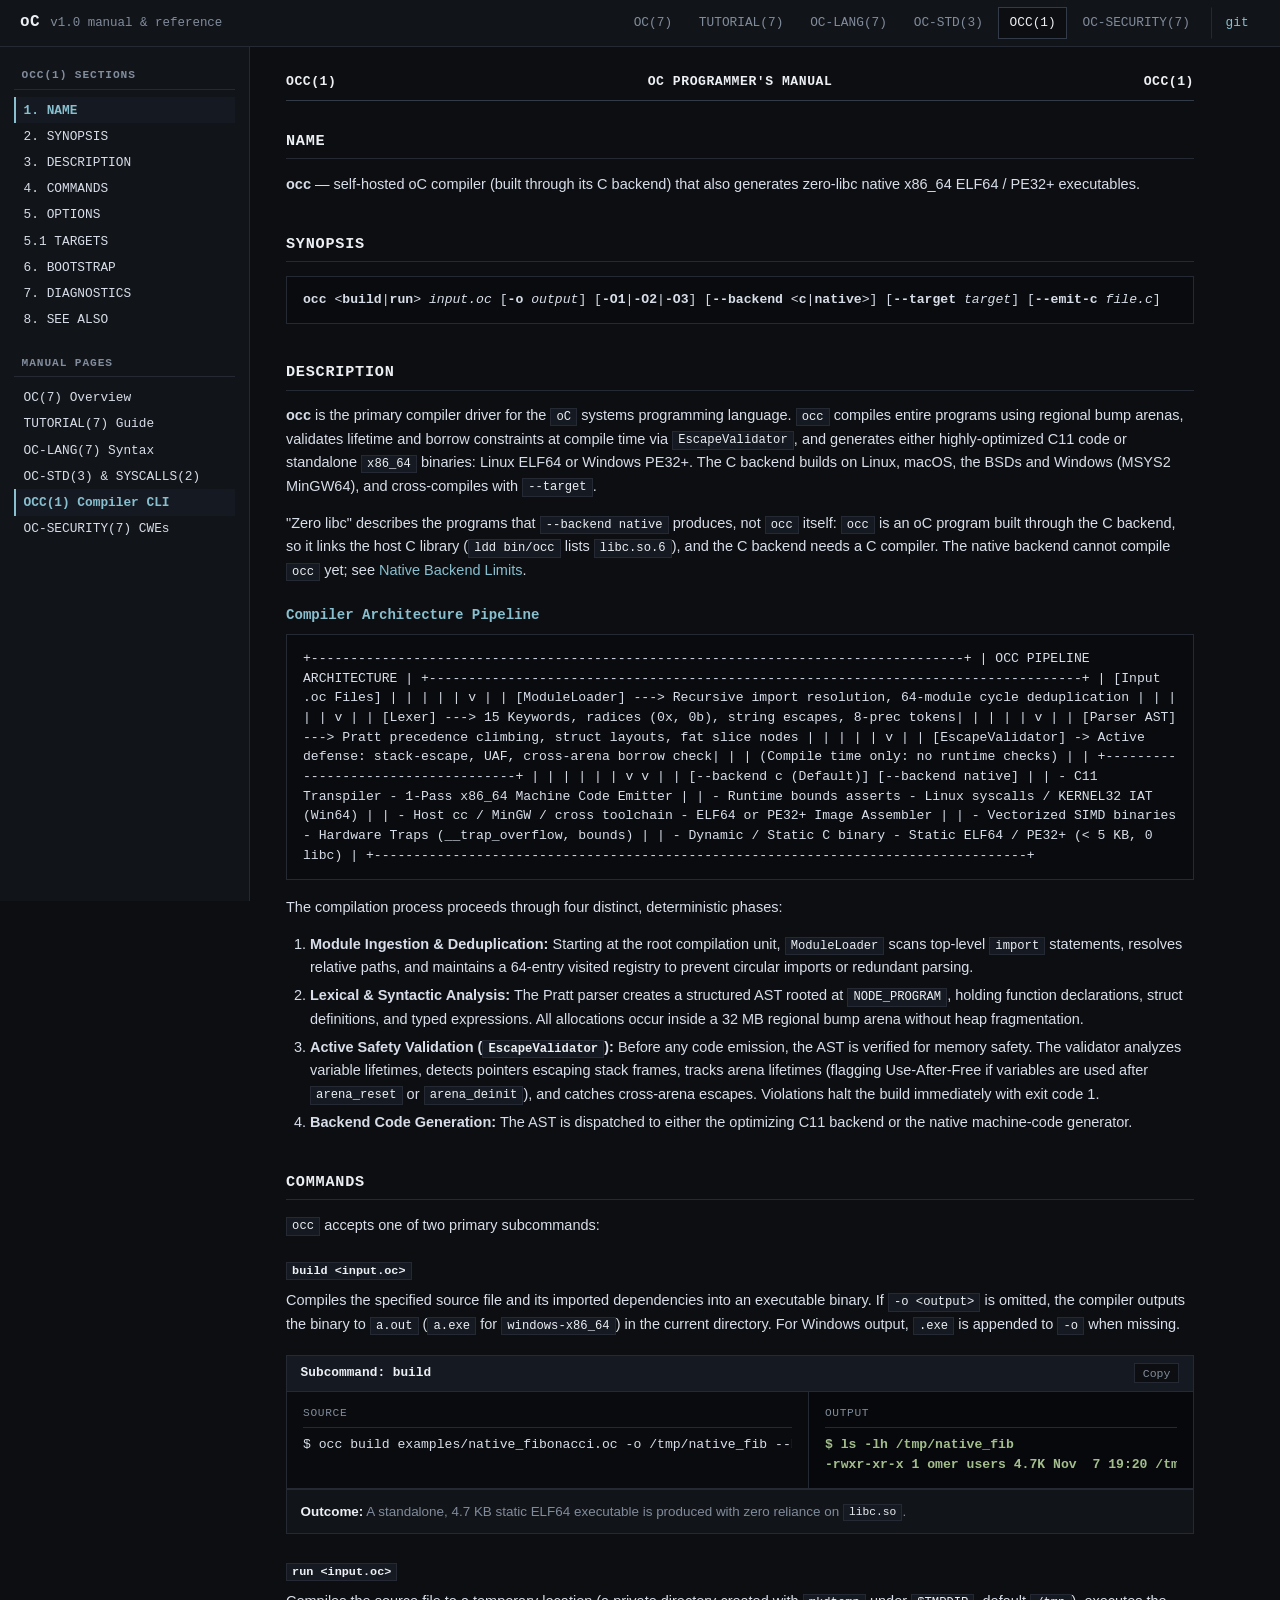
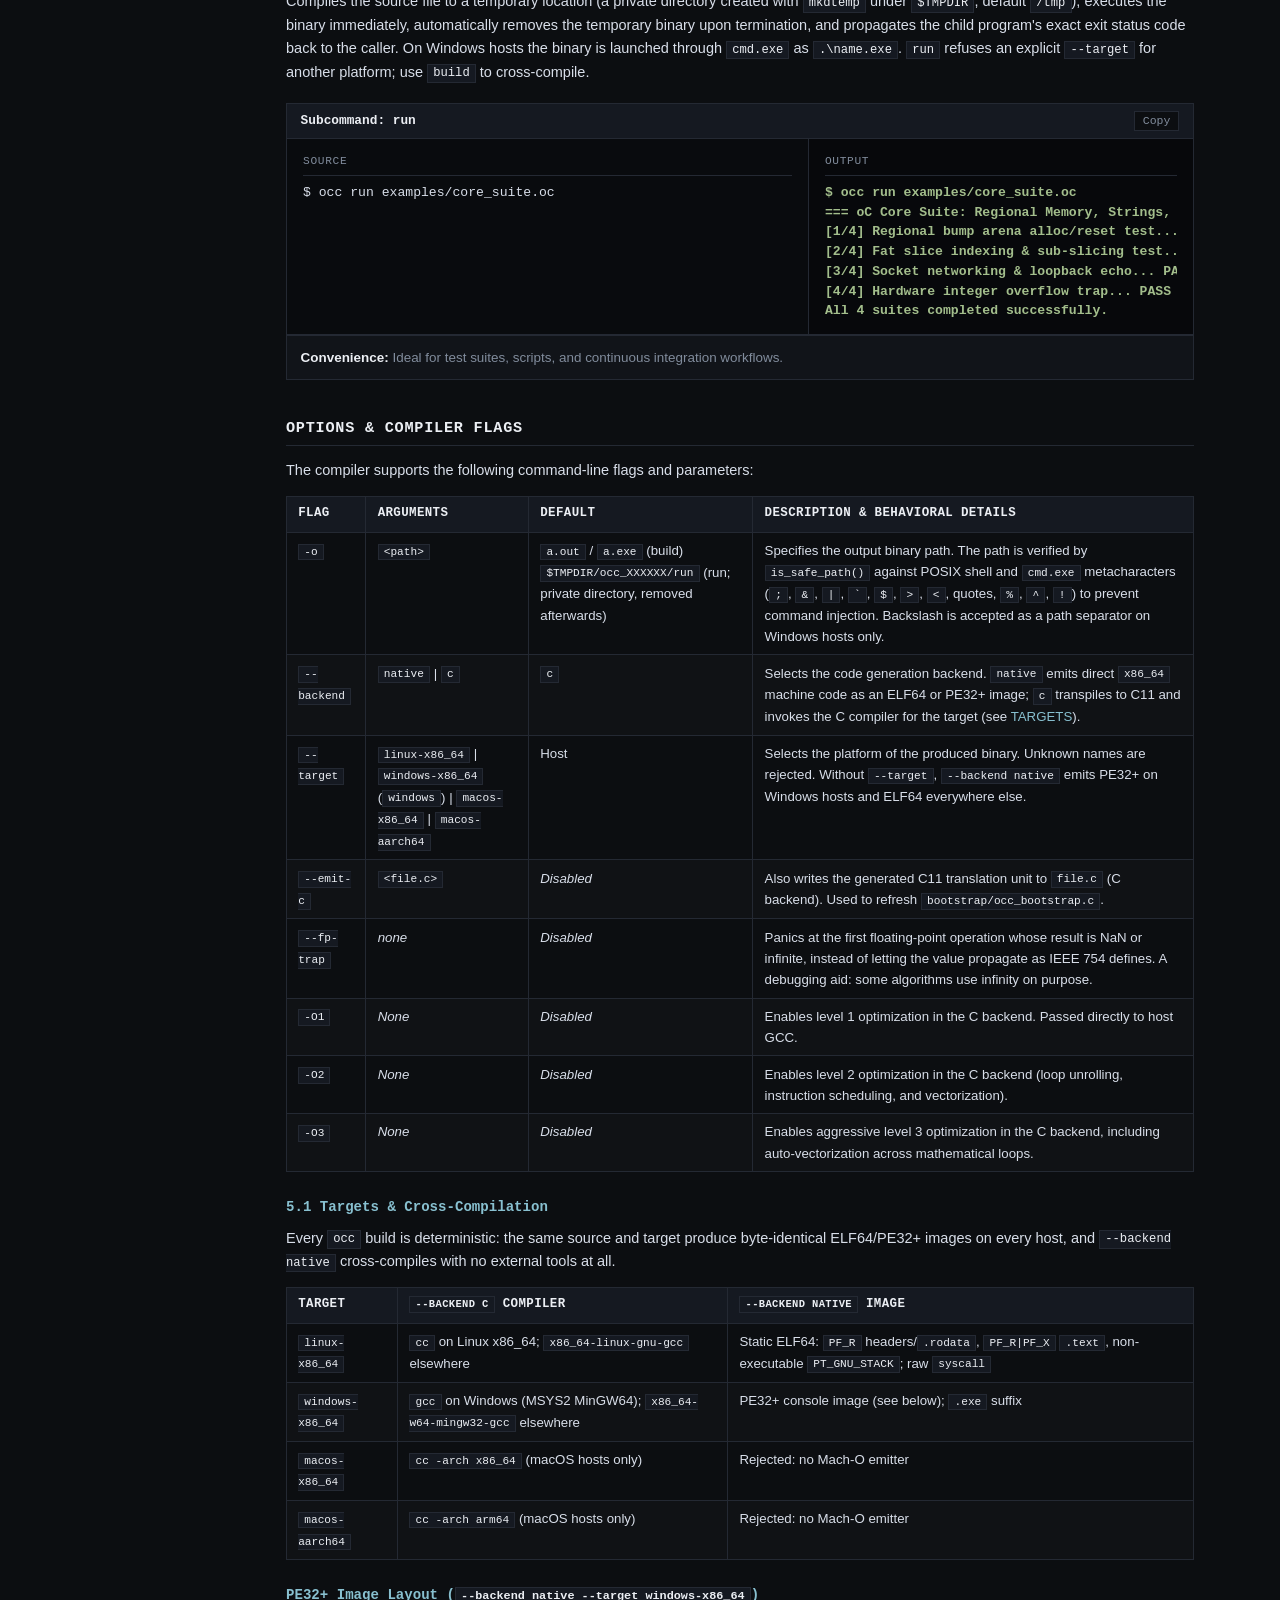
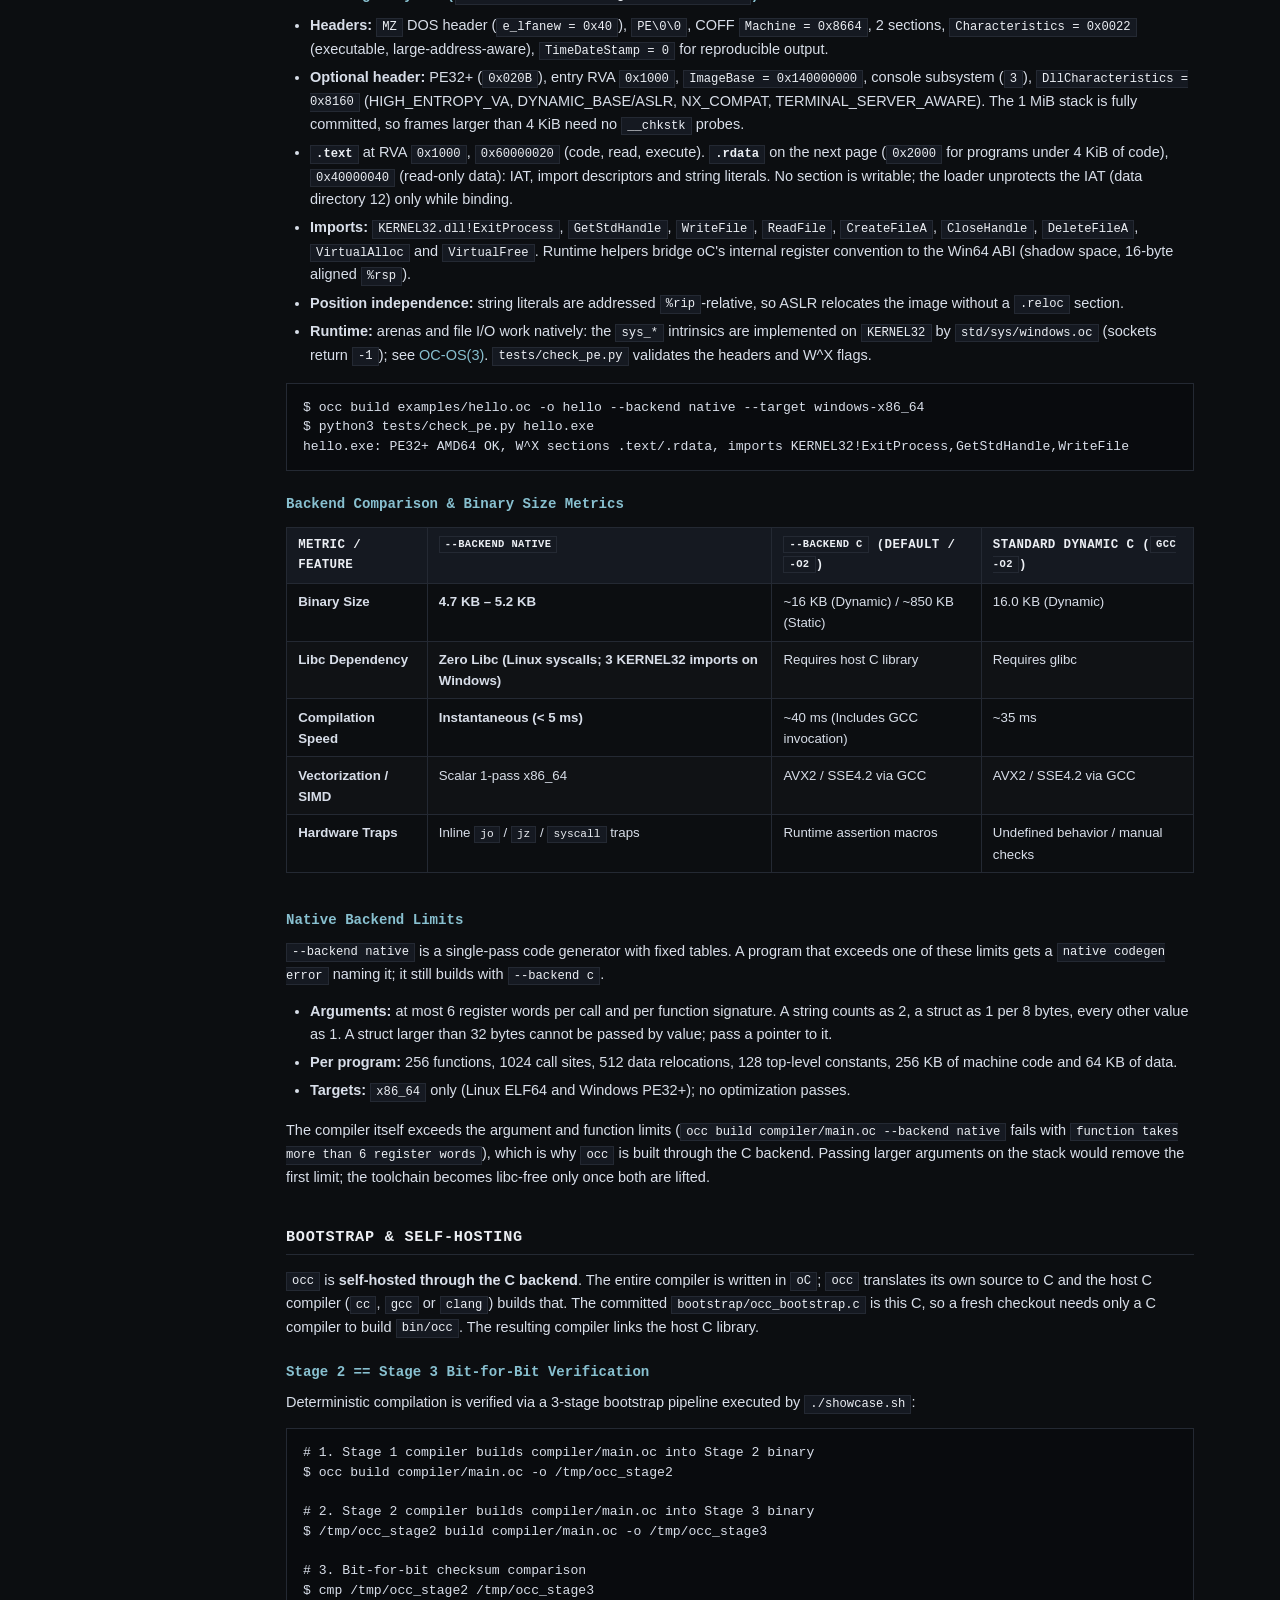
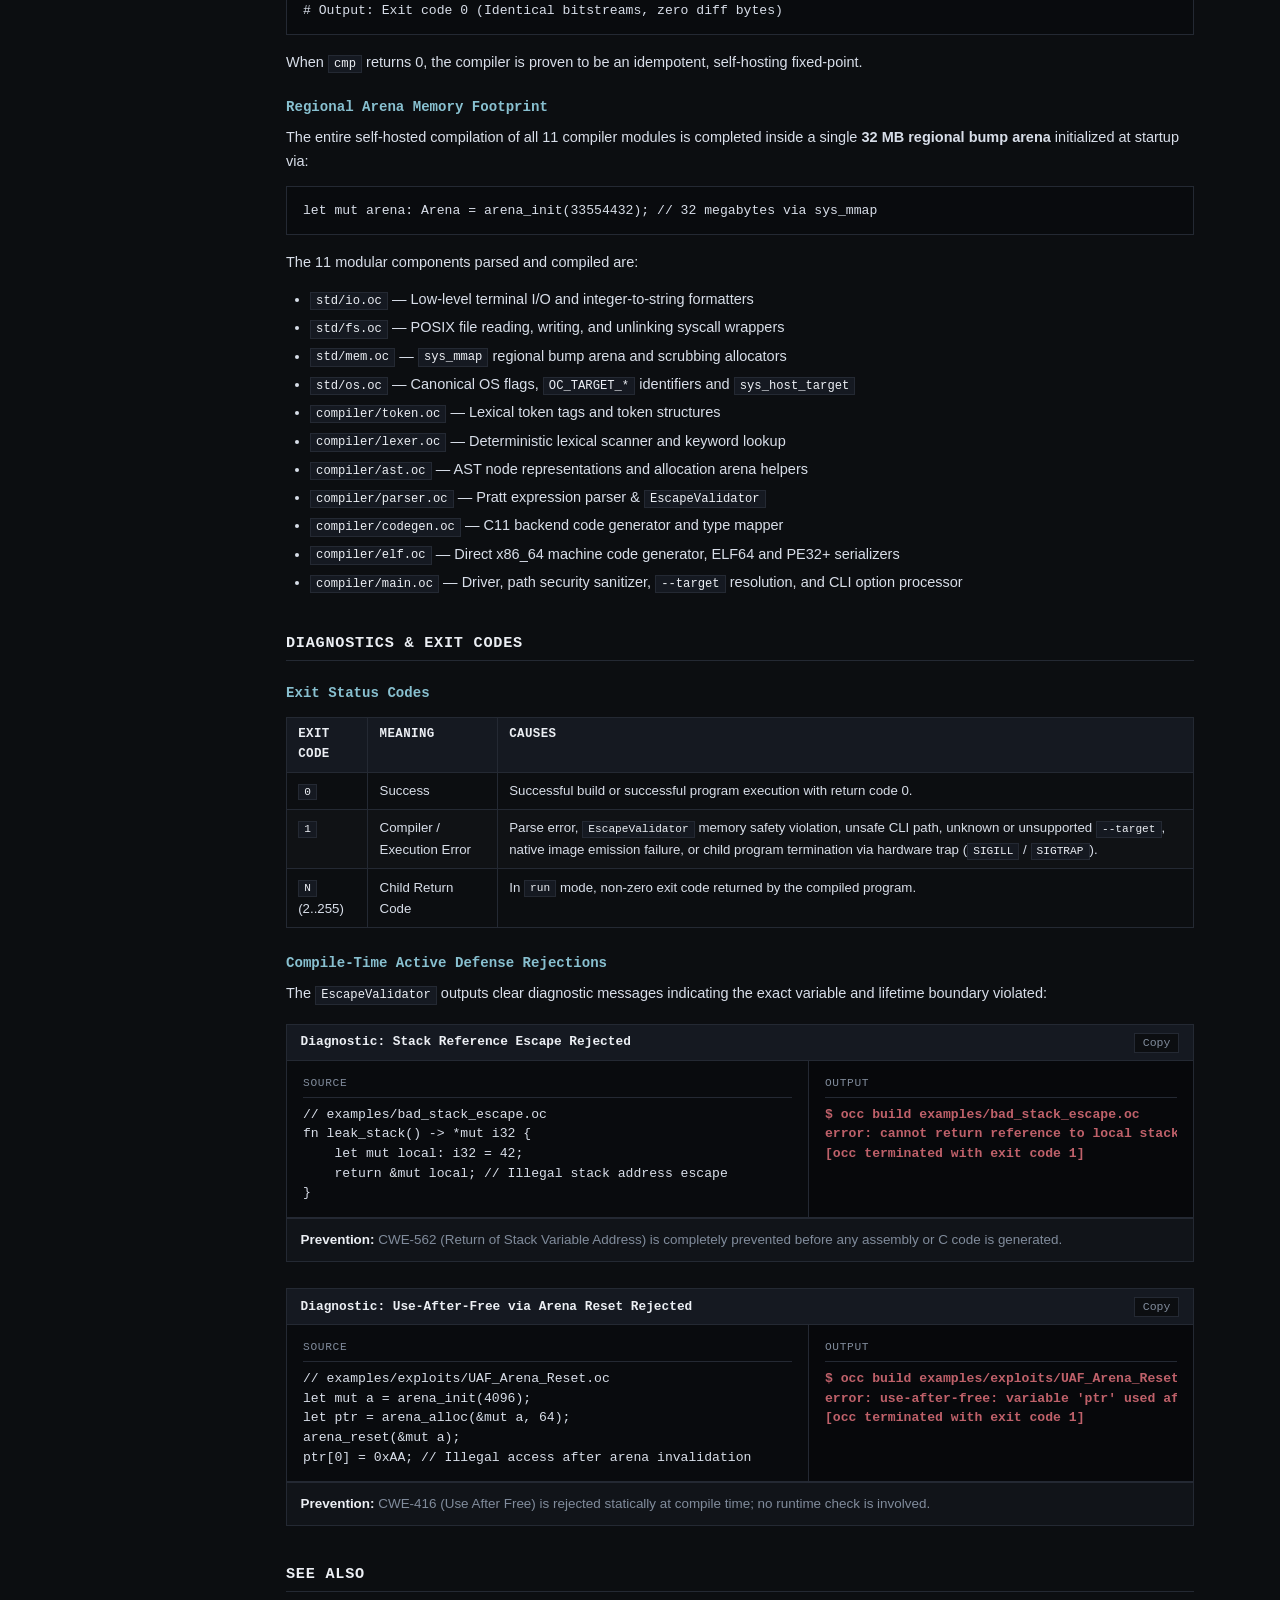
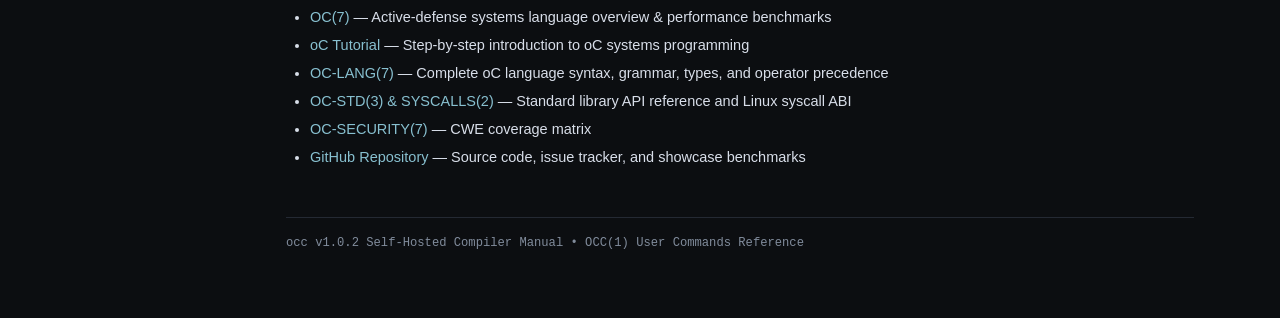
==== commit 41da696e: "docs: occ is self-hosted through the C backend; zero libc describes native output docs/man-occ.html " ====
--- a/docs/man-occ.html
+++ b/docs/man-occ.html
@@ -3,7 +3,7 @@
 <head>
   <meta charset="UTF-8">
   <meta name="viewport" content="width=device-width, initial-scale=1.0">
-  <title>OCC(1) — Self-Hosted Zero-Libc oC Compiler Reference Manual</title>
+  <title>OCC(1) — Self-Hosted oC Compiler Reference Manual</title>
   <link rel="stylesheet" href="style.css">
 </head>
 <body>
@@ -69,7 +69,7 @@
 
         <h2>NAME</h2>
         <p>
-          <strong>occ</strong> — self-hosted zero-libc oC compiler and native x86_64 ELF64 / PE32+ generator.
+          <strong>occ</strong> — self-hosted oC compiler (built through its C backend) that also generates zero-libc native x86_64 ELF64 / PE32+ executables.
         </p>
       </section>
 
@@ -83,7 +83,10 @@
       <section id="description">
         <h2>DESCRIPTION</h2>
         <p>
-          <strong>occ</strong> is the primary compiler driver for the <code>oC</code> systems programming language. Engineered from the ground up without libc or runtime dependencies, <code>occ</code> compiles entire programs using regional bump arenas, validates lifetime and borrow constraints at compile time via <code>EscapeValidator</code>, and generates either highly-optimized C11 code or standalone <code>x86_64</code> binaries: Linux ELF64 or Windows PE32+. The C backend builds on Linux, macOS, the BSDs and Windows (MSYS2 MinGW64), and cross-compiles with <code>--target</code>.
+          <strong>occ</strong> is the primary compiler driver for the <code>oC</code> systems programming language. <code>occ</code> compiles entire programs using regional bump arenas, validates lifetime and borrow constraints at compile time via <code>EscapeValidator</code>, and generates either highly-optimized C11 code or standalone <code>x86_64</code> binaries: Linux ELF64 or Windows PE32+. The C backend builds on Linux, macOS, the BSDs and Windows (MSYS2 MinGW64), and cross-compiles with <code>--target</code>.
+        </p>
+        <p>
+          "Zero libc" describes the programs that <code>--backend native</code> produces, not <code>occ</code> itself: <code>occ</code> is an oC program built through the C backend, so it links the host C library (<code>ldd bin/occ</code> lists <code>libc.so.6</code>), and the C backend needs a C compiler. The native backend cannot compile <code>occ</code> yet; see <a href="#native-limits">Native Backend Limits</a>.
         </p>
 
         <h3>Compiler Architecture Pipeline</h3>
@@ -372,11 +375,26 @@
         </table>
       </section>
 
+      <section id="native-limits">
+        <h3>Native Backend Limits</h3>
+        <p>
+          <code>--backend native</code> is a single-pass code generator with fixed tables. A program that exceeds one of these limits gets a <code>native codegen error</code> naming it; it still builds with <code>--backend c</code>.
+        </p>
+        <ul>
+          <li><strong>Arguments:</strong> at most 6 register words per call and per function signature. A string counts as 2, a struct as 1 per 8 bytes, every other value as 1. A struct larger than 32 bytes cannot be passed by value; pass a pointer to it.</li>
+          <li><strong>Per program:</strong> 256 functions, 1024 call sites, 512 data relocations, 128 top-level constants, 256 KB of machine code and 64 KB of data.</li>
+          <li><strong>Targets:</strong> <code>x86_64</code> only (Linux ELF64 and Windows PE32+); no optimization passes.</li>
+        </ul>
+        <p>
+          The compiler itself exceeds the argument and function limits (<code>occ build compiler/main.oc --backend native</code> fails with <code>function takes more than 6 register words</code>), which is why <code>occ</code> is built through the C backend. Passing larger arguments on the stack would remove the first limit; the toolchain becomes libc-free only once both are lifted.
+        </p>
+      </section>
+
       <!-- Section 6: BOOTSTRAP & SELF-HOSTING -->
       <section id="bootstrap">
         <h2>BOOTSTRAP &amp; SELF-HOSTING</h2>
         <p>
-          <code>occ</code> is <strong>100% self-hosted</strong>. The entire compiler is written in <code>oC</code> itself and builds itself without any external language tools.
+          <code>occ</code> is <strong>self-hosted through the C backend</strong>. The entire compiler is written in <code>oC</code>; <code>occ</code> translates its own source to C and the host C compiler (<code>cc</code>, <code>gcc</code> or <code>clang</code>) builds that. The committed <code>bootstrap/occ_bootstrap.c</code> is this C, so a fresh checkout needs only a C compiler to build <code>bin/occ</code>. The resulting compiler links the host C library.
         </p>
 
         <h3>Stage 2 == Stage 3 Bit-for-Bit Verification</h3>
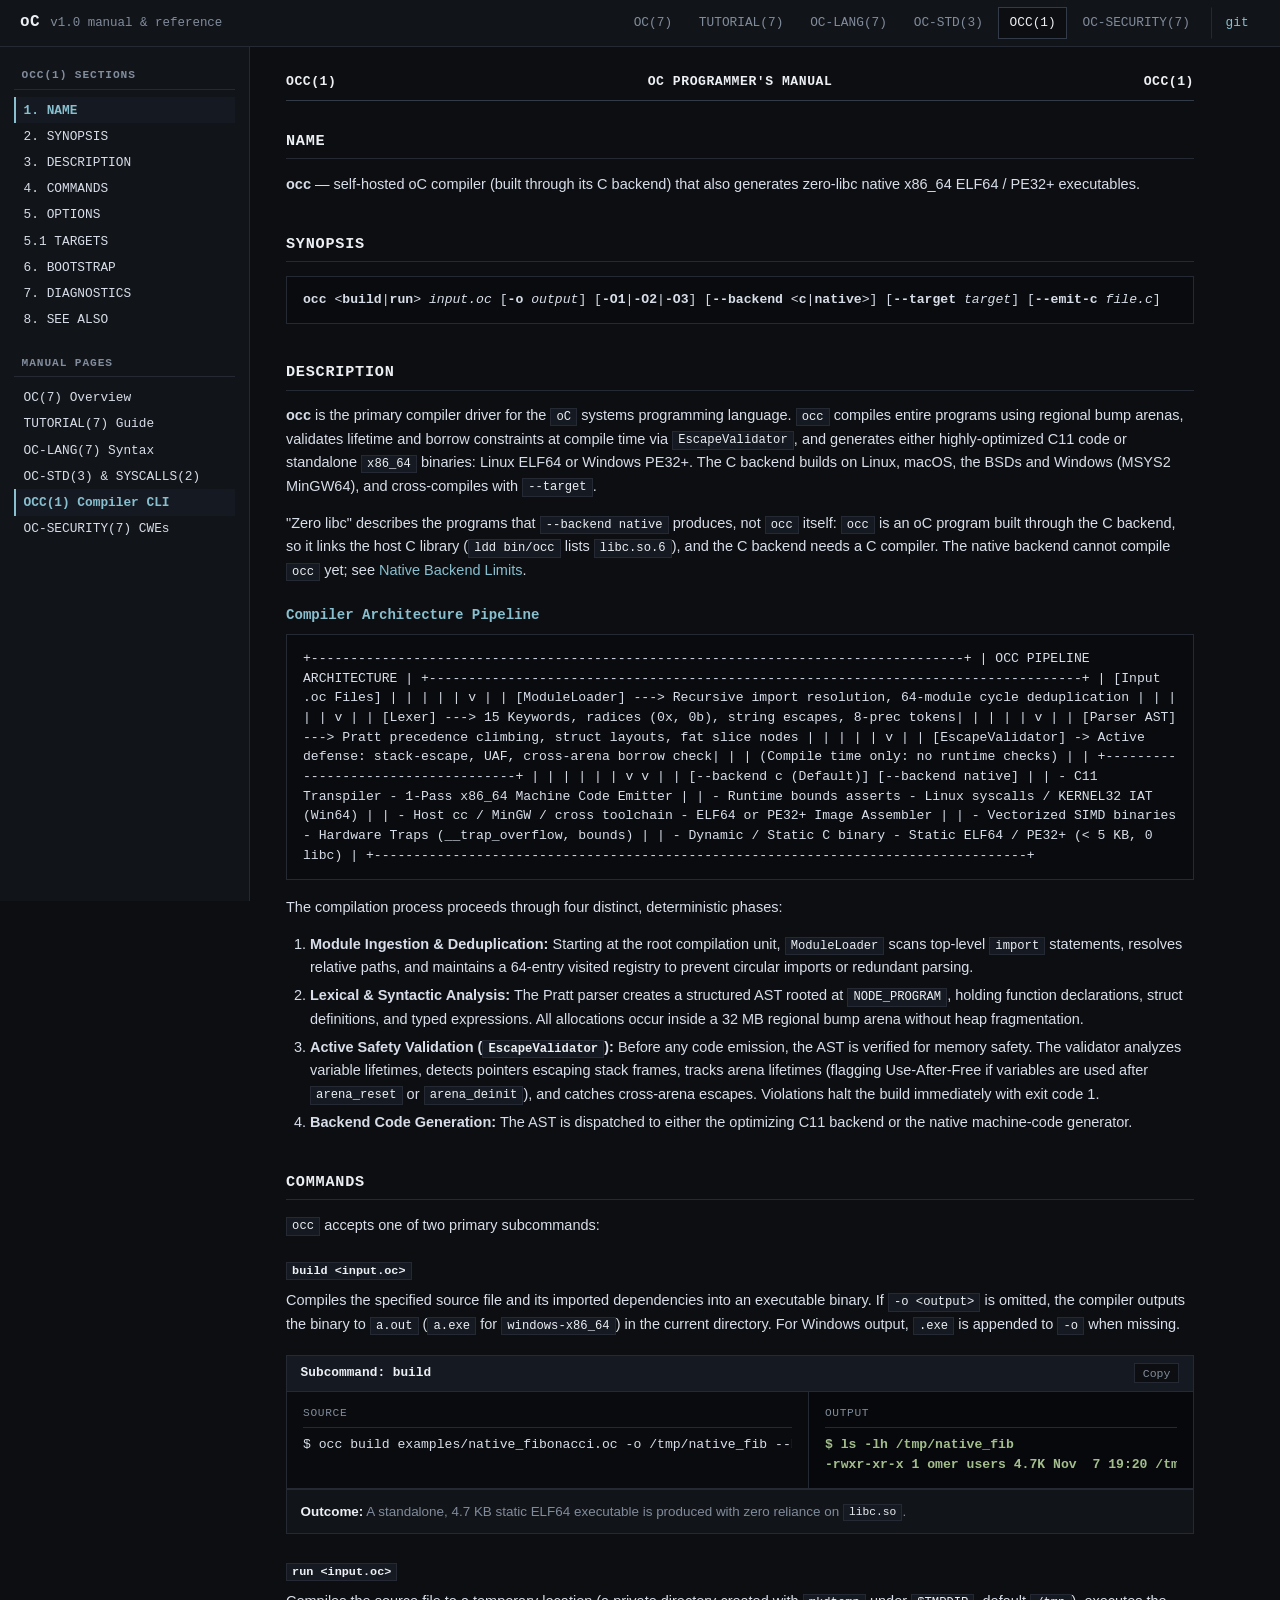
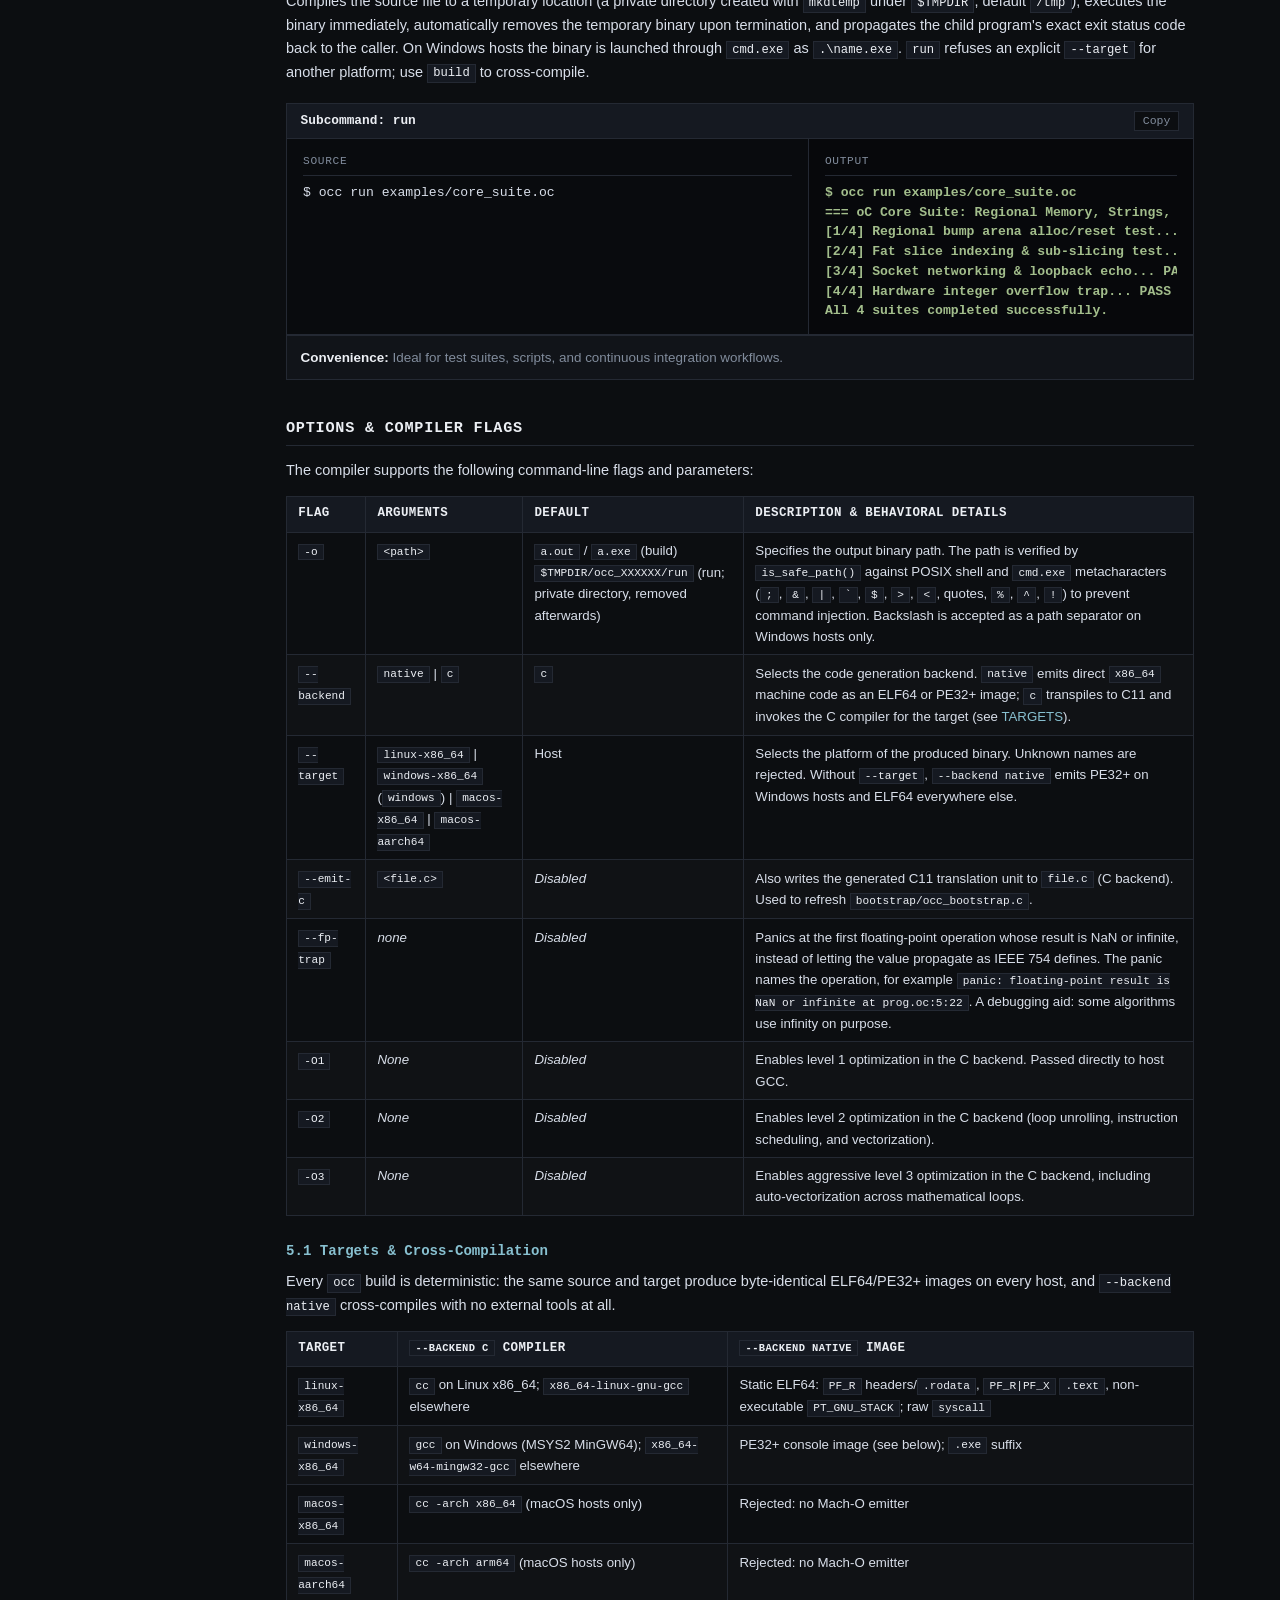
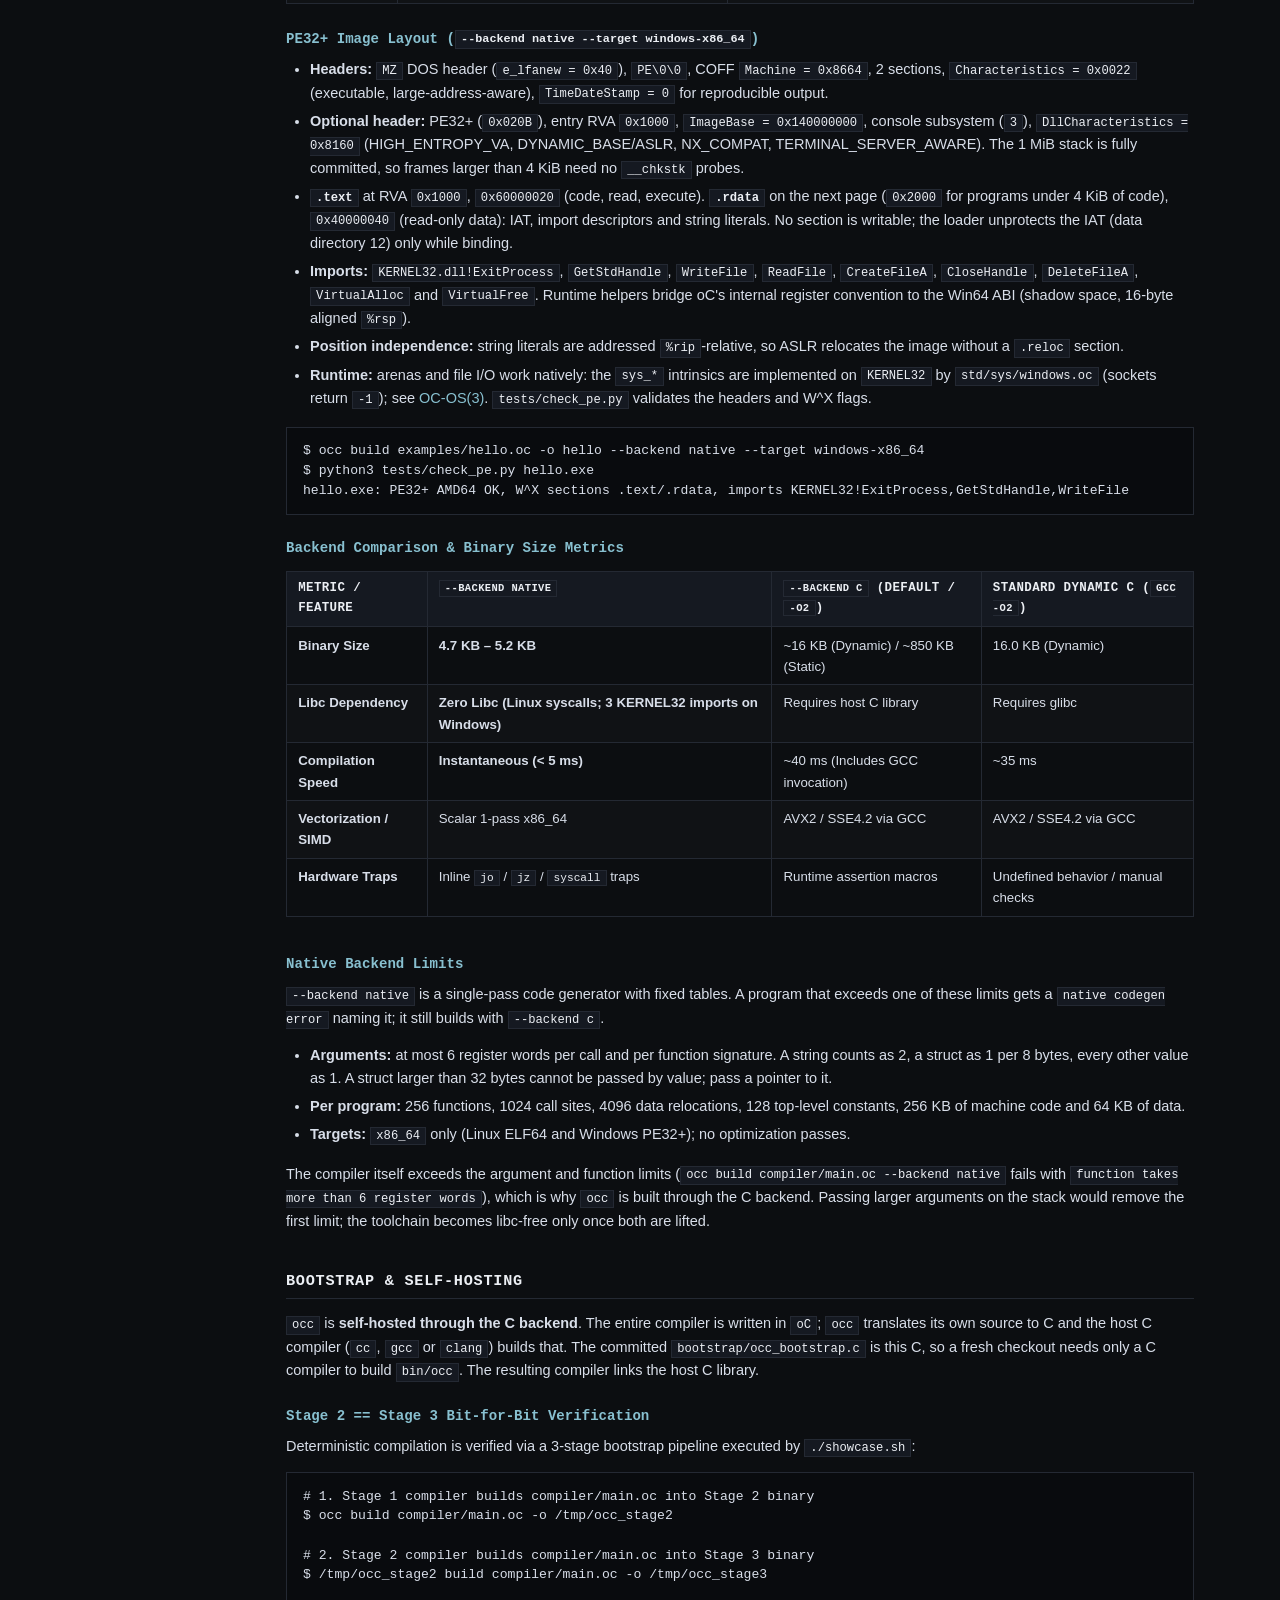
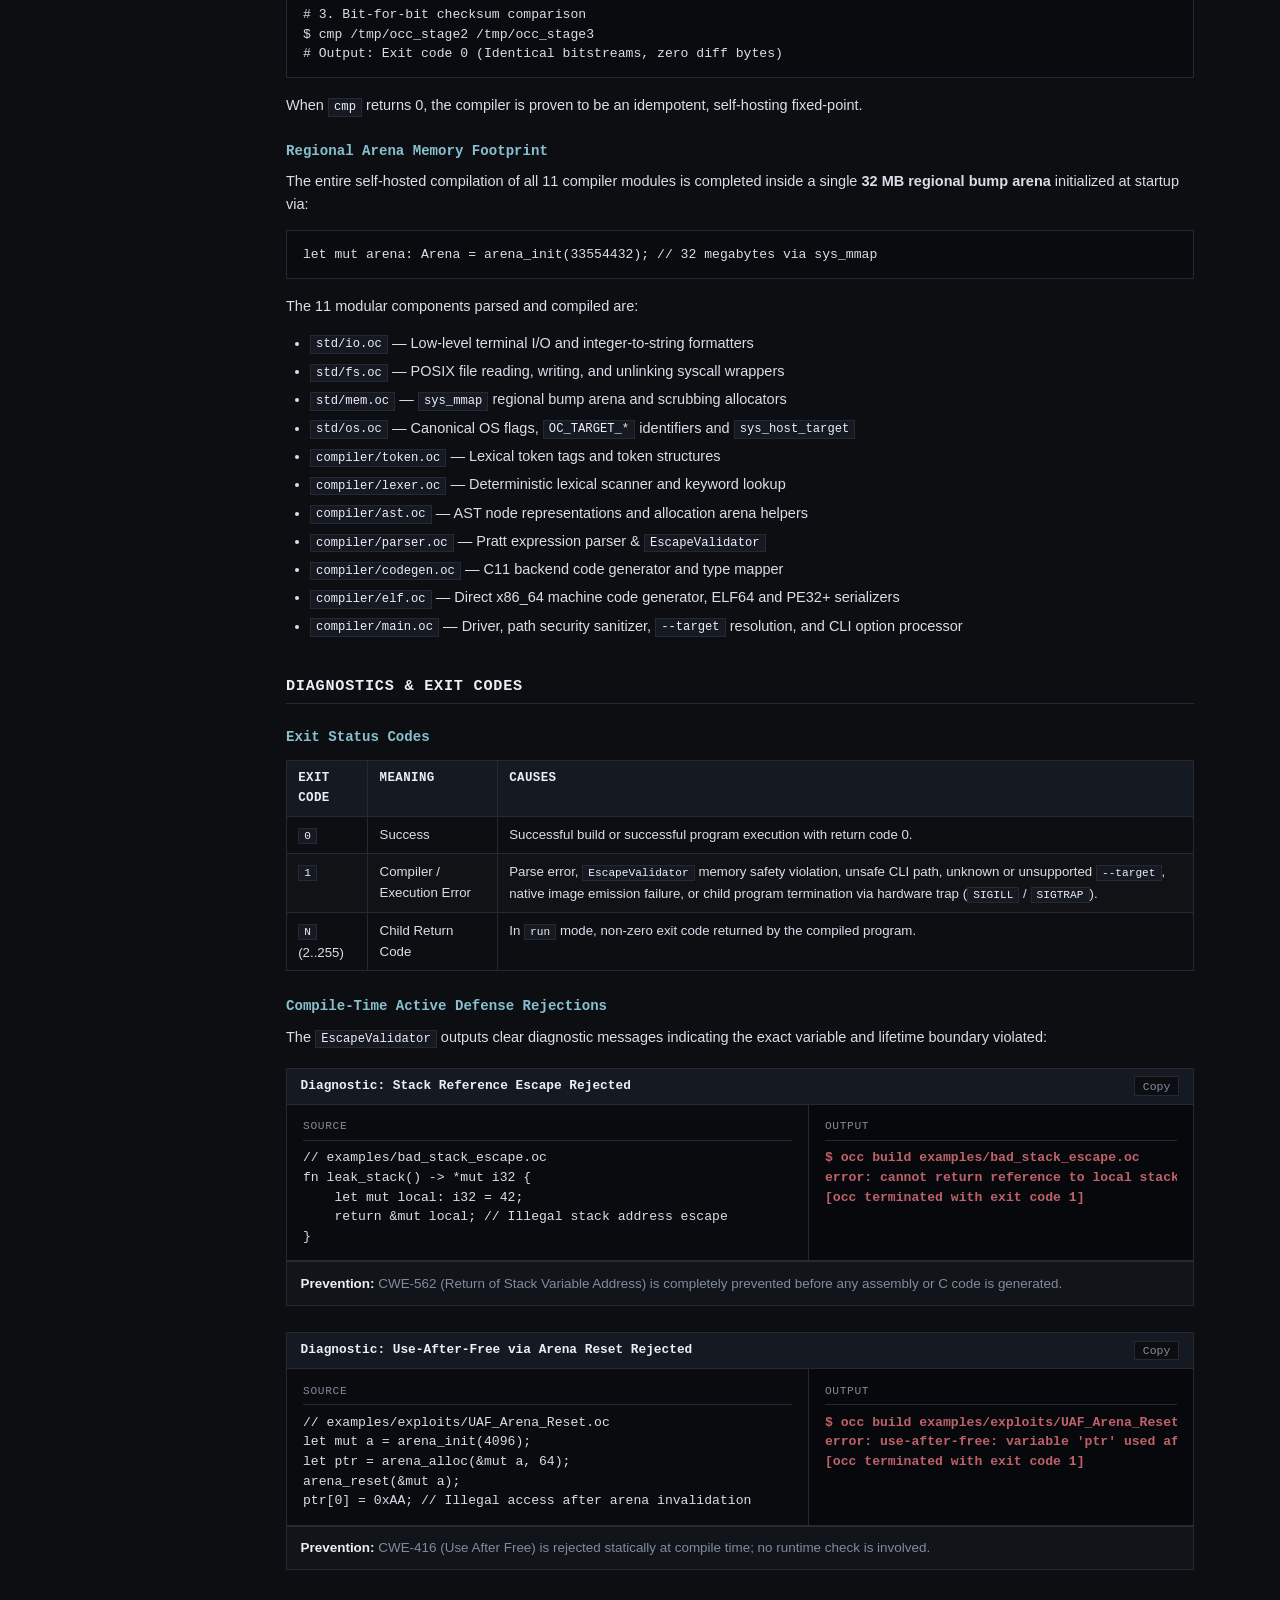
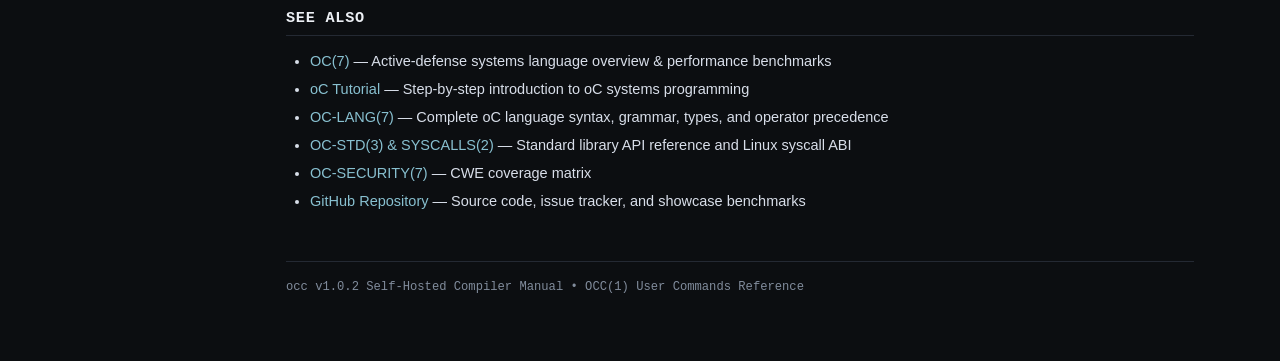
==== commit 4c87882e: "feat: --fp-trap panics name the operation's file:line:col (issue #57)     panic: floating-point resu" ====
--- a/docs/man-occ.html
+++ b/docs/man-occ.html
@@ -251,7 +251,7 @@
               <td><em>none</em></td>
               <td><em>Disabled</em></td>
               <td>
-                Panics at the first floating-point operation whose result is NaN or infinite, instead of letting the value propagate as IEEE 754 defines. A debugging aid: some algorithms use infinity on purpose.
+                Panics at the first floating-point operation whose result is NaN or infinite, instead of letting the value propagate as IEEE 754 defines. The panic names the operation, for example <code>panic: floating-point result is NaN or infinite at prog.oc:5:22</code>. A debugging aid: some algorithms use infinity on purpose.
               </td>
             </tr>
             <tr>
@@ -382,7 +382,7 @@
         </p>
         <ul>
           <li><strong>Arguments:</strong> at most 6 register words per call and per function signature. A string counts as 2, a struct as 1 per 8 bytes, every other value as 1. A struct larger than 32 bytes cannot be passed by value; pass a pointer to it.</li>
-          <li><strong>Per program:</strong> 256 functions, 1024 call sites, 512 data relocations, 128 top-level constants, 256 KB of machine code and 64 KB of data.</li>
+          <li><strong>Per program:</strong> 256 functions, 1024 call sites, 4096 data relocations, 128 top-level constants, 256 KB of machine code and 64 KB of data.</li>
           <li><strong>Targets:</strong> <code>x86_64</code> only (Linux ELF64 and Windows PE32+); no optimization passes.</li>
         </ul>
         <p>
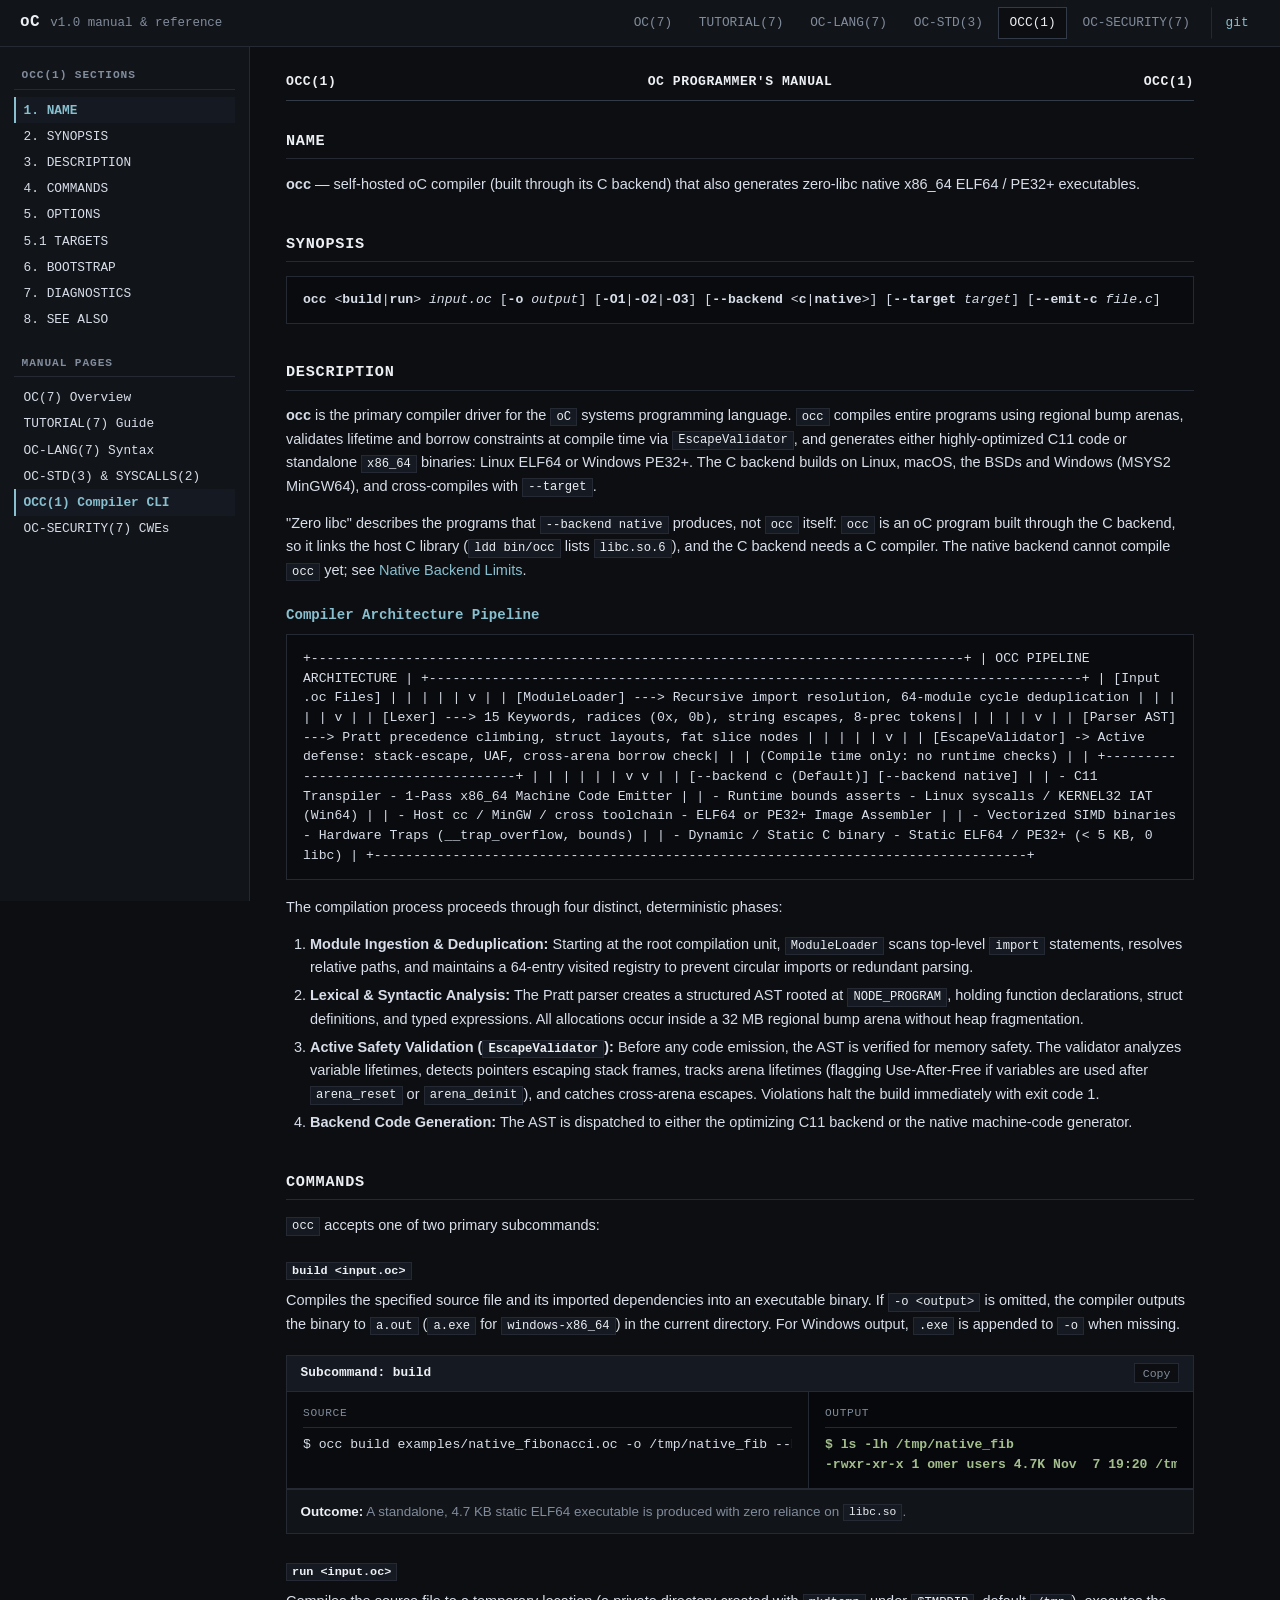
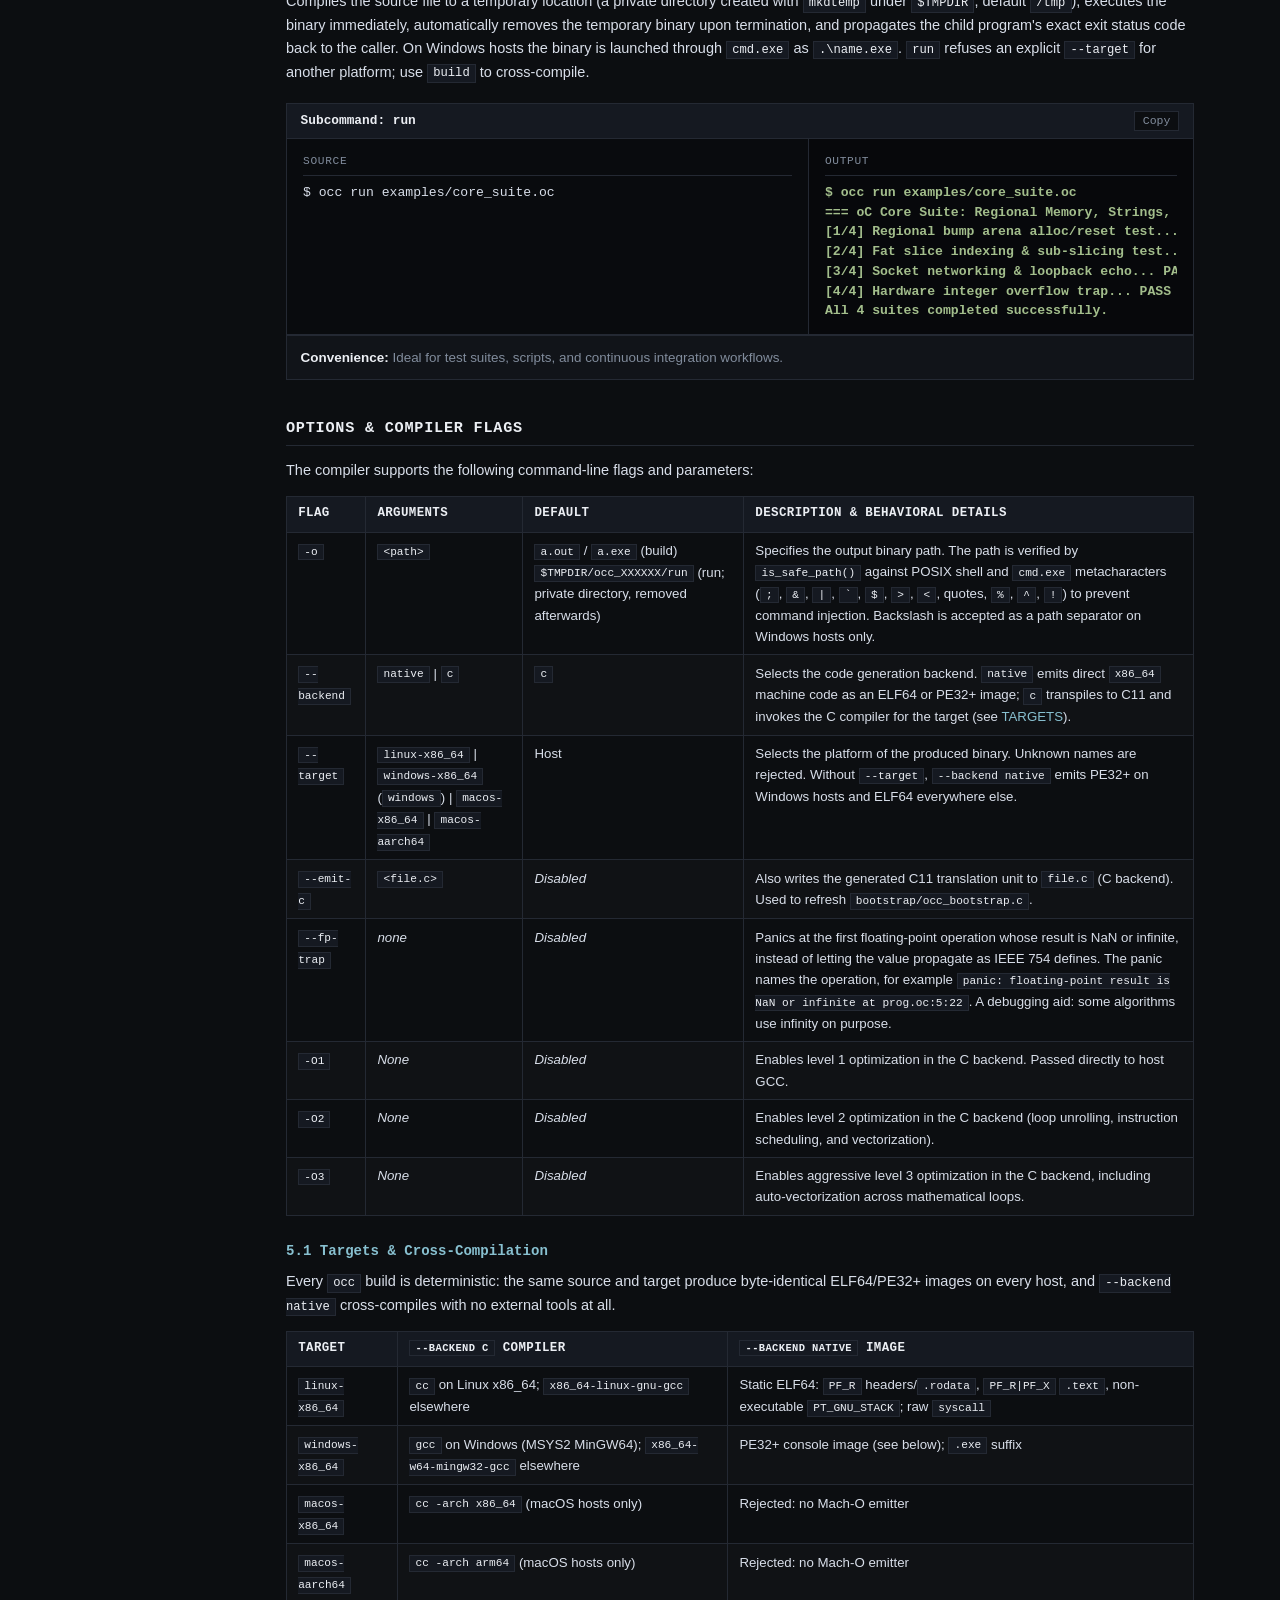
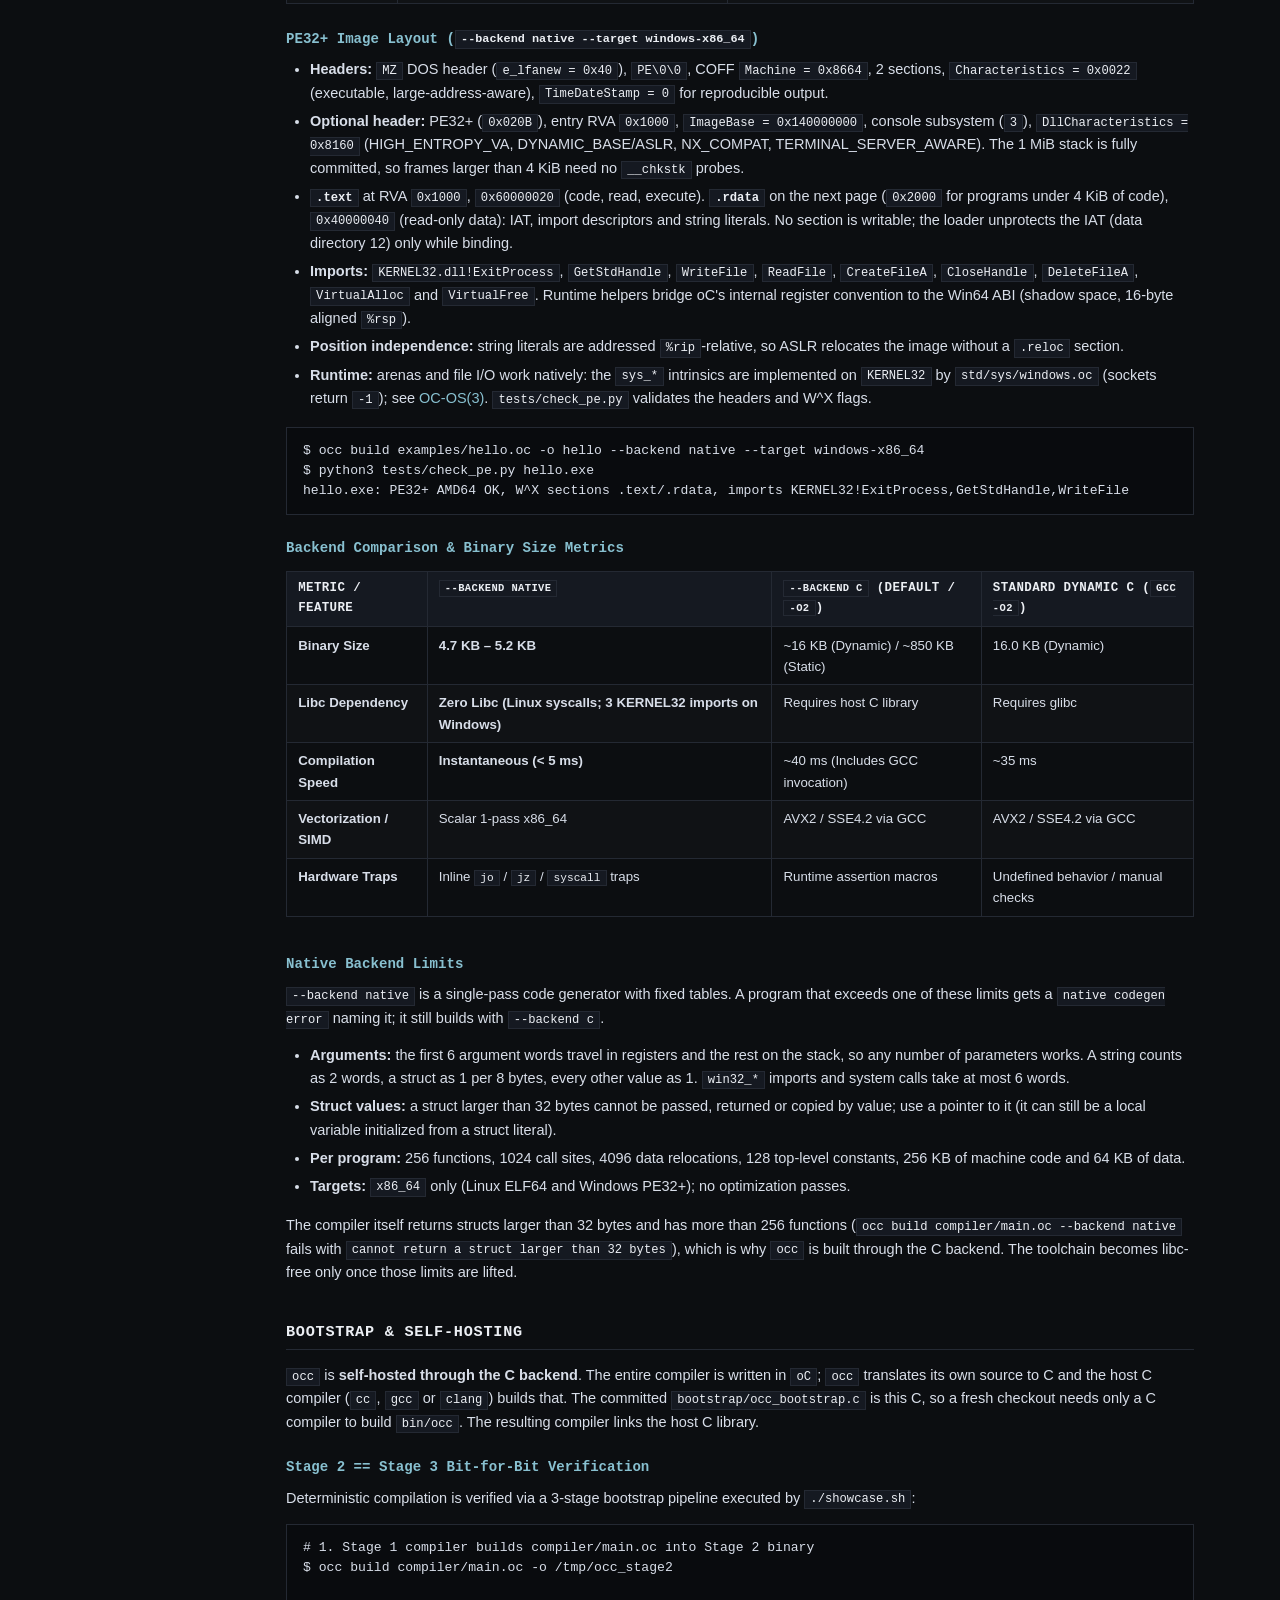
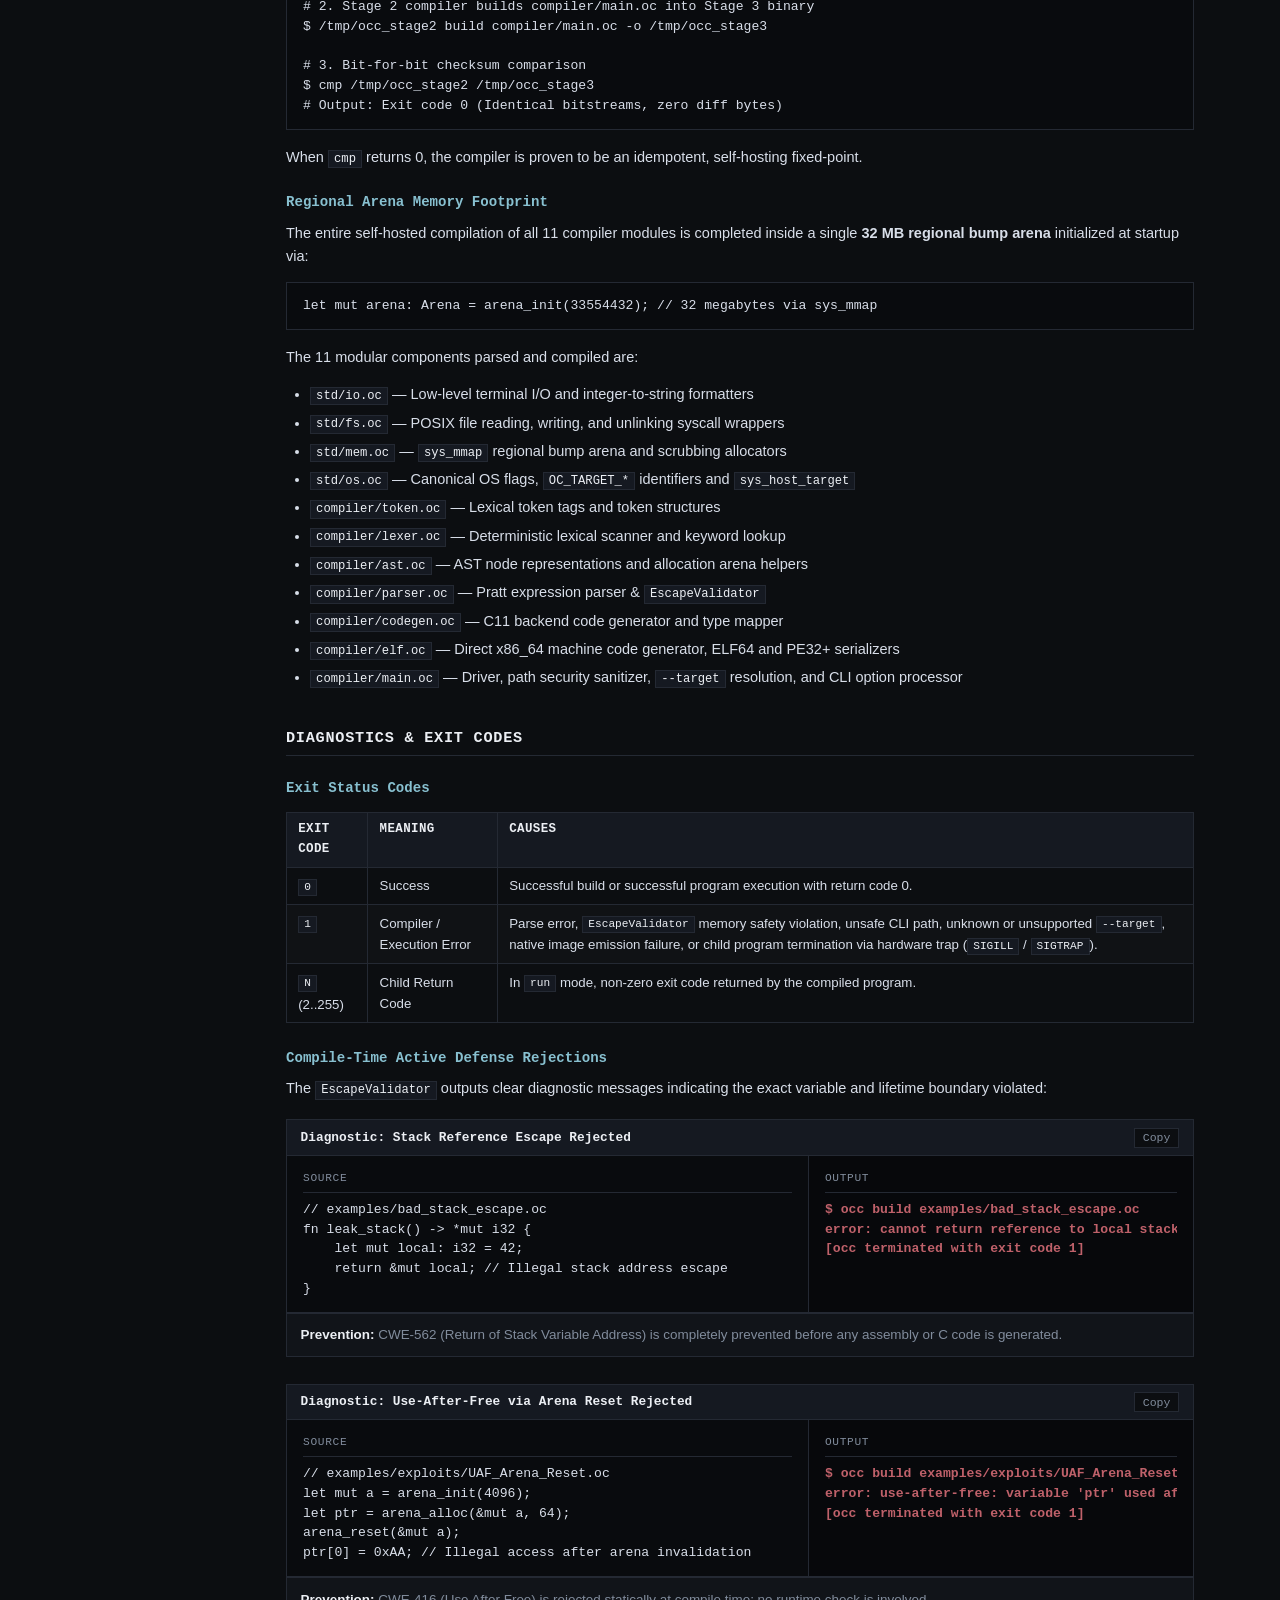
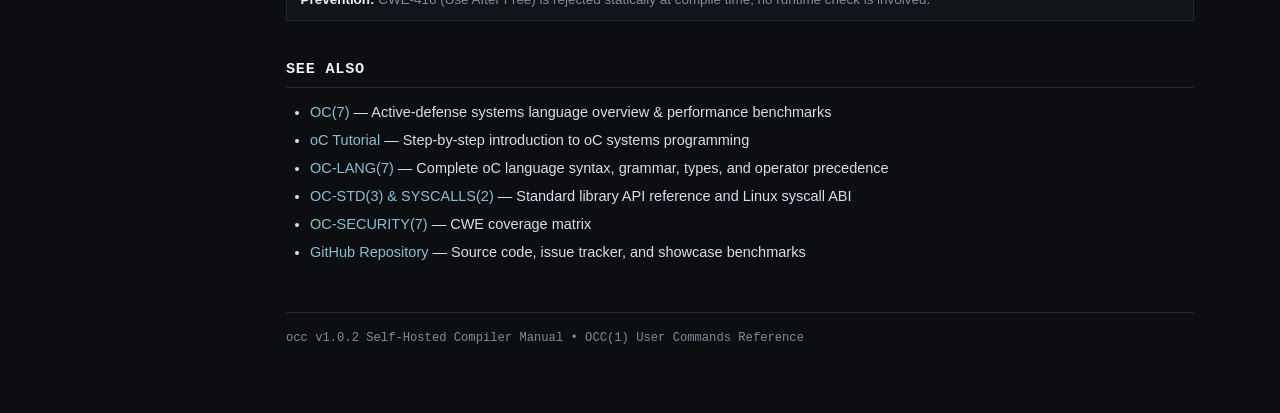
==== commit 7907d47e: "feat(native): pass arguments beyond six words on the stack; reject >32-byte struct values Arguments:" ====
--- a/docs/man-occ.html
+++ b/docs/man-occ.html
@@ -381,12 +381,13 @@
           <code>--backend native</code> is a single-pass code generator with fixed tables. A program that exceeds one of these limits gets a <code>native codegen error</code> naming it; it still builds with <code>--backend c</code>.
         </p>
         <ul>
-          <li><strong>Arguments:</strong> at most 6 register words per call and per function signature. A string counts as 2, a struct as 1 per 8 bytes, every other value as 1. A struct larger than 32 bytes cannot be passed by value; pass a pointer to it.</li>
+          <li><strong>Arguments:</strong> the first 6 argument words travel in registers and the rest on the stack, so any number of parameters works. A string counts as 2 words, a struct as 1 per 8 bytes, every other value as 1. <code>win32_*</code> imports and system calls take at most 6 words.</li>
+          <li><strong>Struct values:</strong> a struct larger than 32 bytes cannot be passed, returned or copied by value; use a pointer to it (it can still be a local variable initialized from a struct literal).</li>
           <li><strong>Per program:</strong> 256 functions, 1024 call sites, 4096 data relocations, 128 top-level constants, 256 KB of machine code and 64 KB of data.</li>
           <li><strong>Targets:</strong> <code>x86_64</code> only (Linux ELF64 and Windows PE32+); no optimization passes.</li>
         </ul>
         <p>
-          The compiler itself exceeds the argument and function limits (<code>occ build compiler/main.oc --backend native</code> fails with <code>function takes more than 6 register words</code>), which is why <code>occ</code> is built through the C backend. Passing larger arguments on the stack would remove the first limit; the toolchain becomes libc-free only once both are lifted.
+          The compiler itself returns structs larger than 32 bytes and has more than 256 functions (<code>occ build compiler/main.oc --backend native</code> fails with <code>cannot return a struct larger than 32 bytes</code>), which is why <code>occ</code> is built through the C backend. The toolchain becomes libc-free only once those limits are lifted.
         </p>
       </section>
 
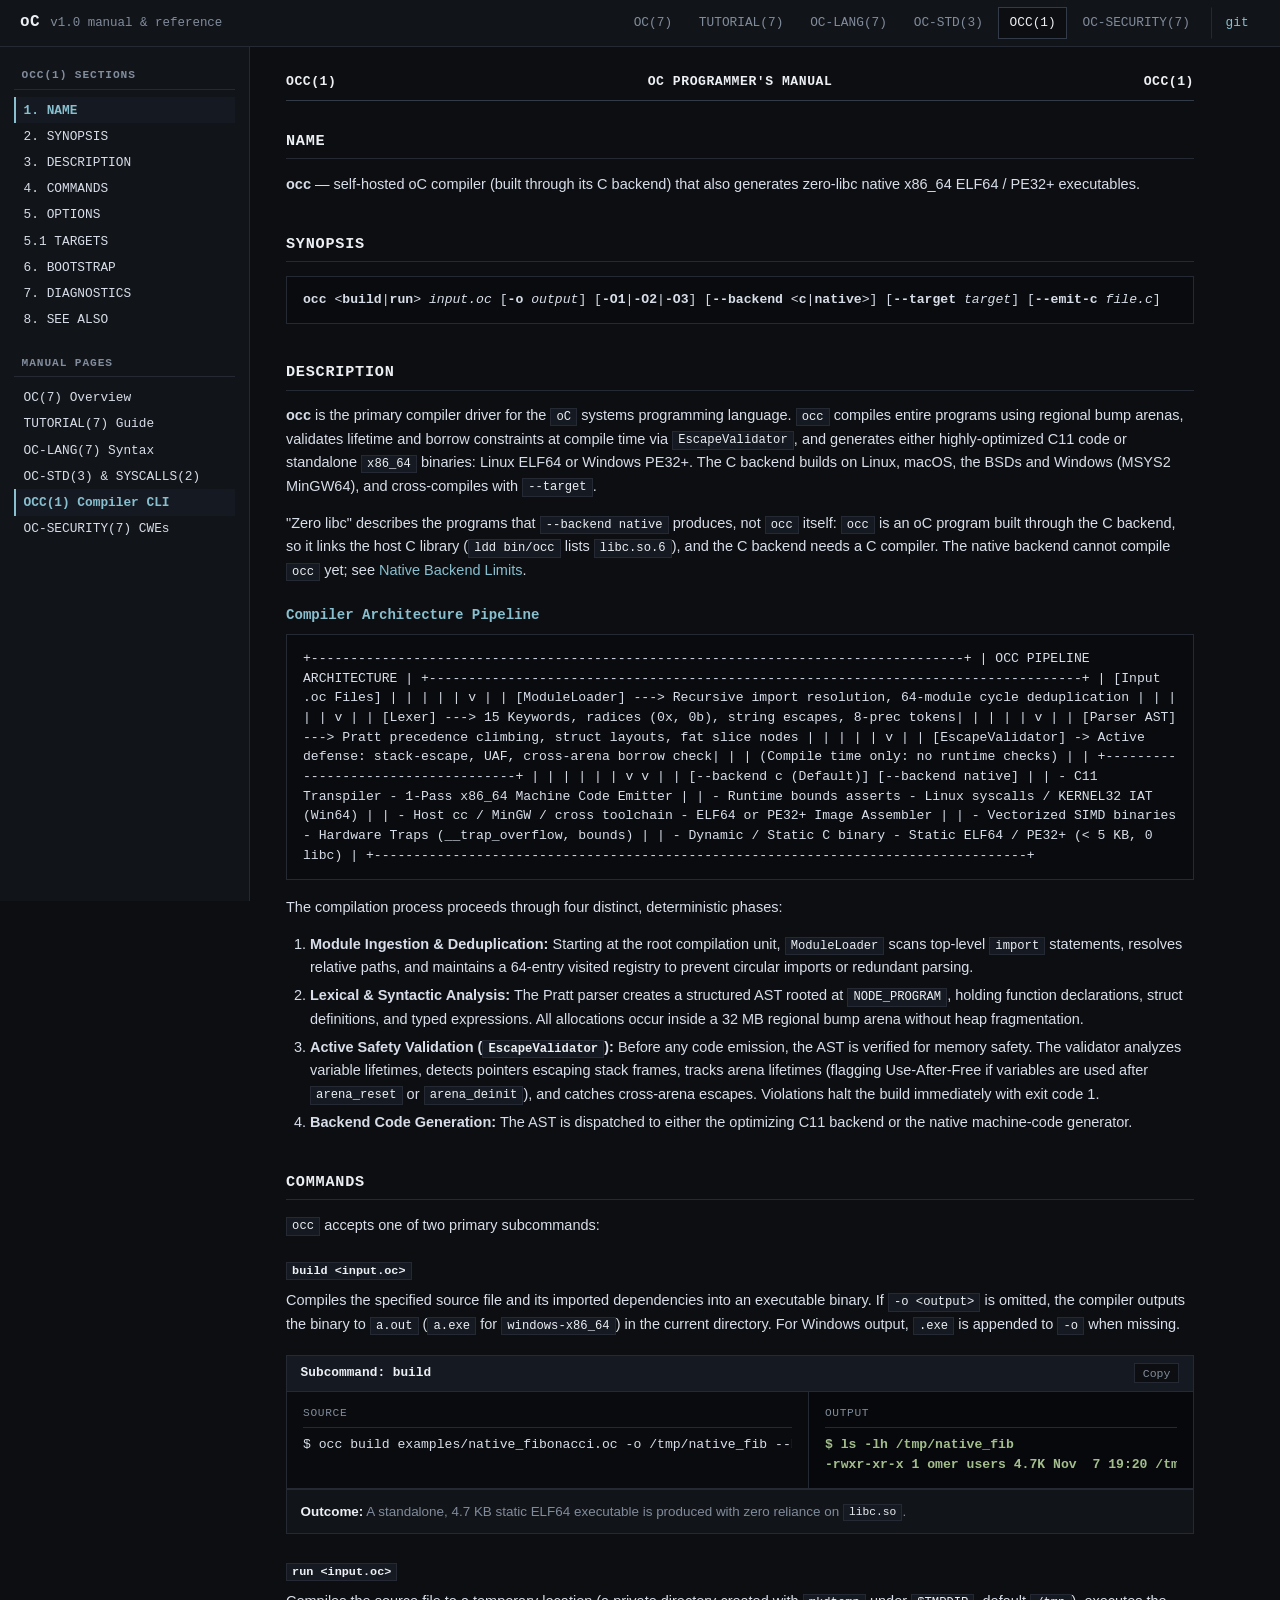
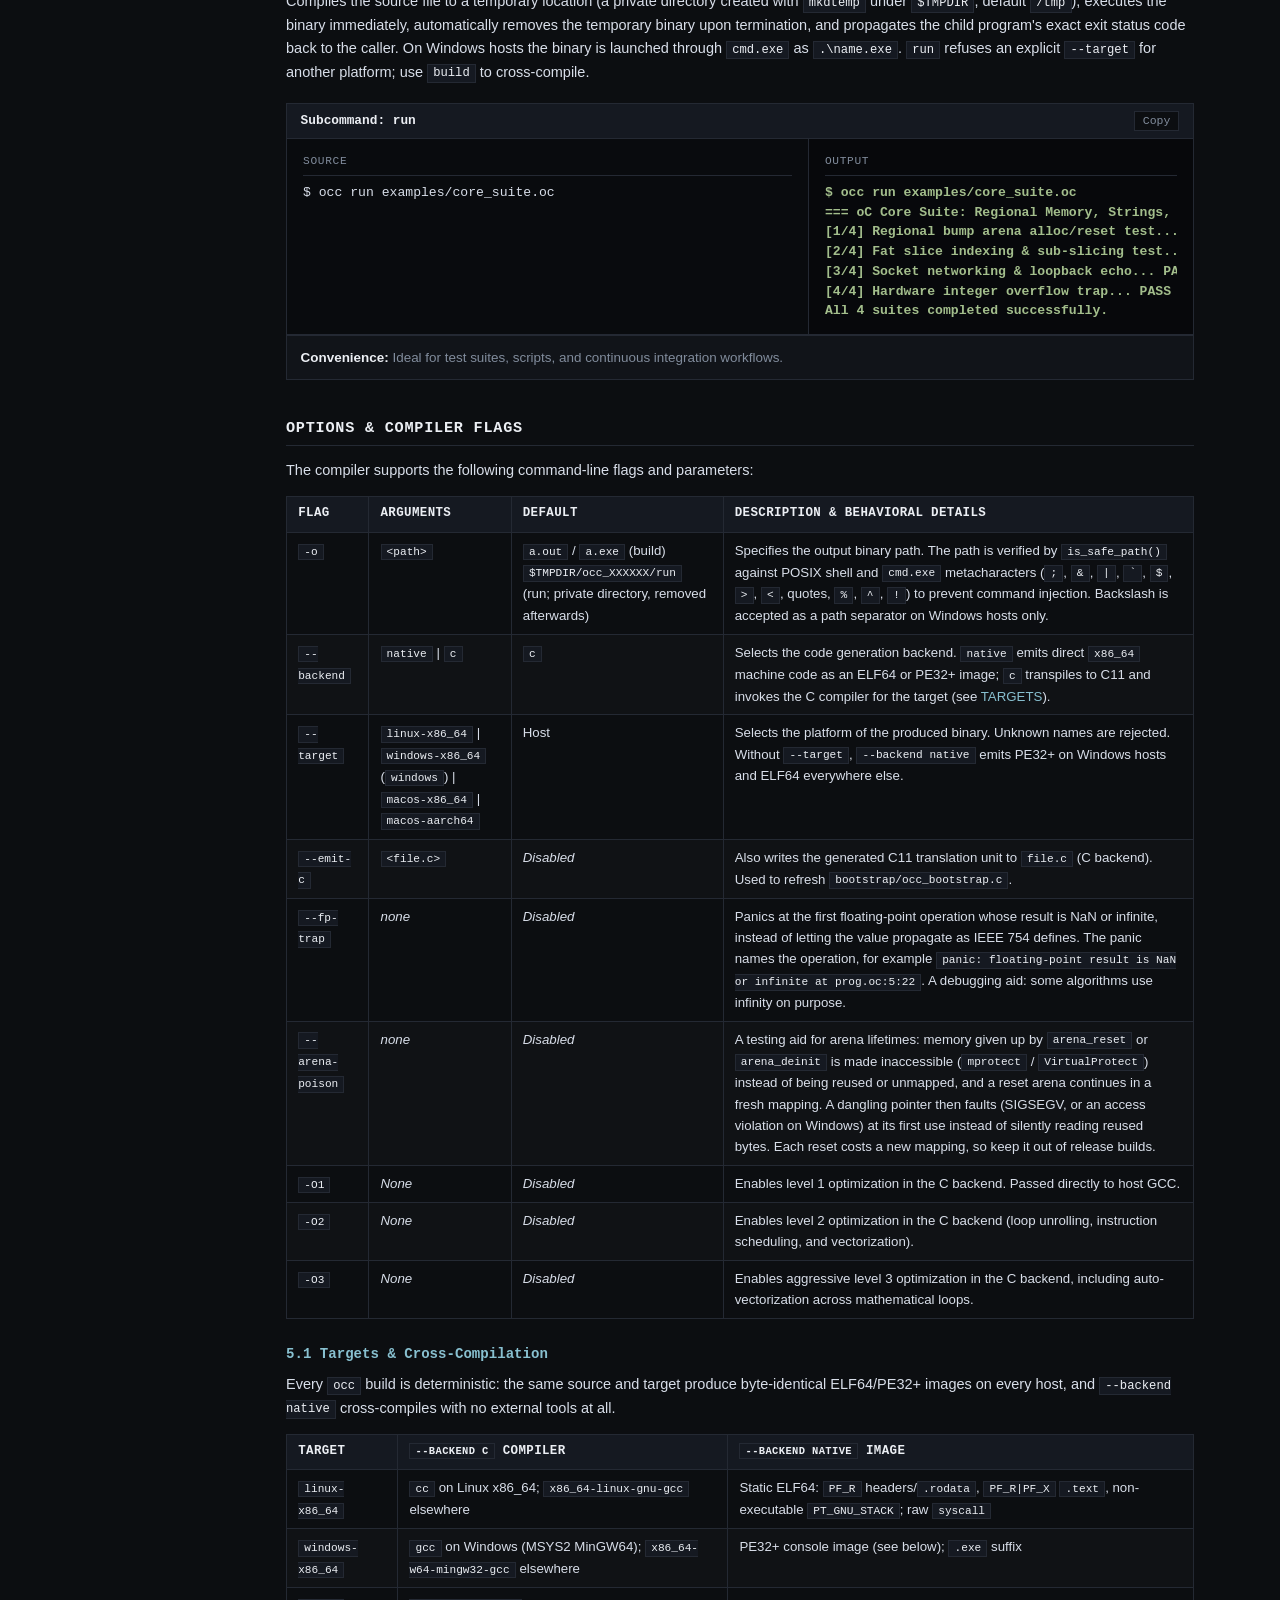
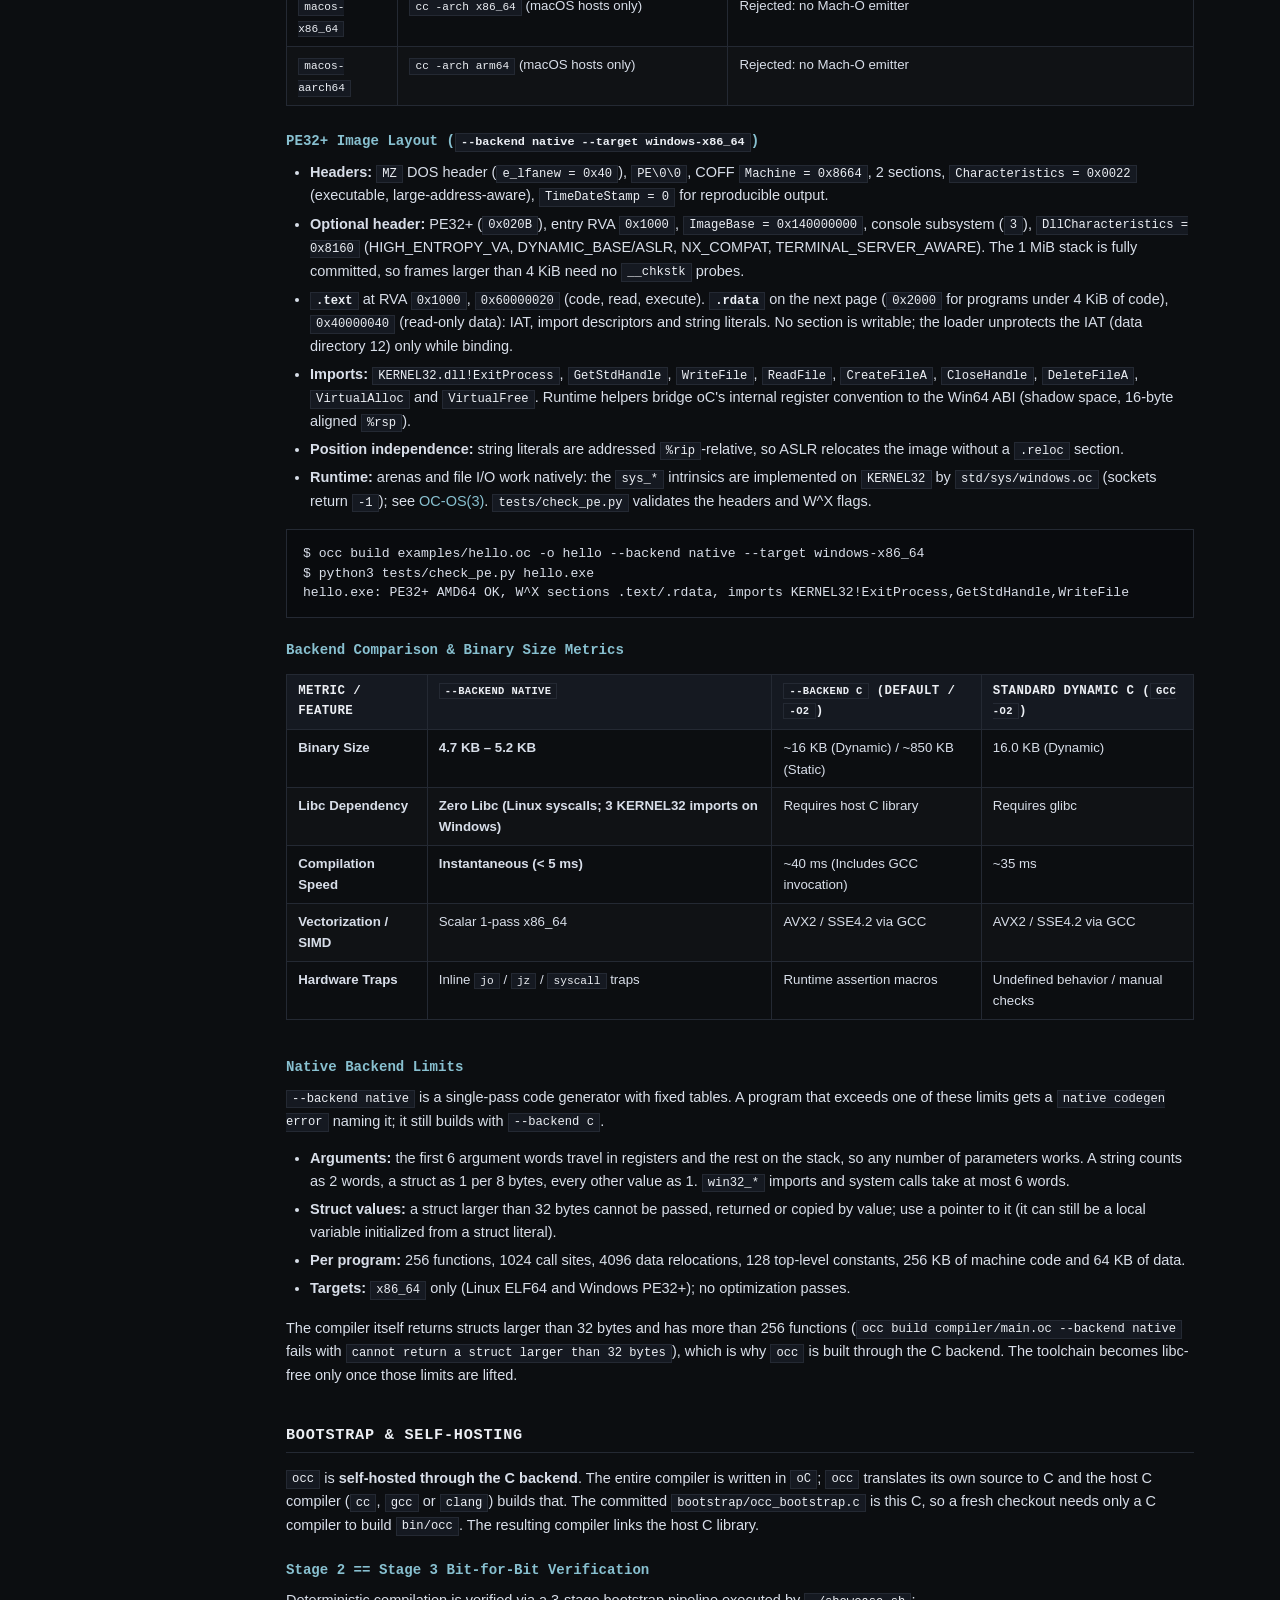
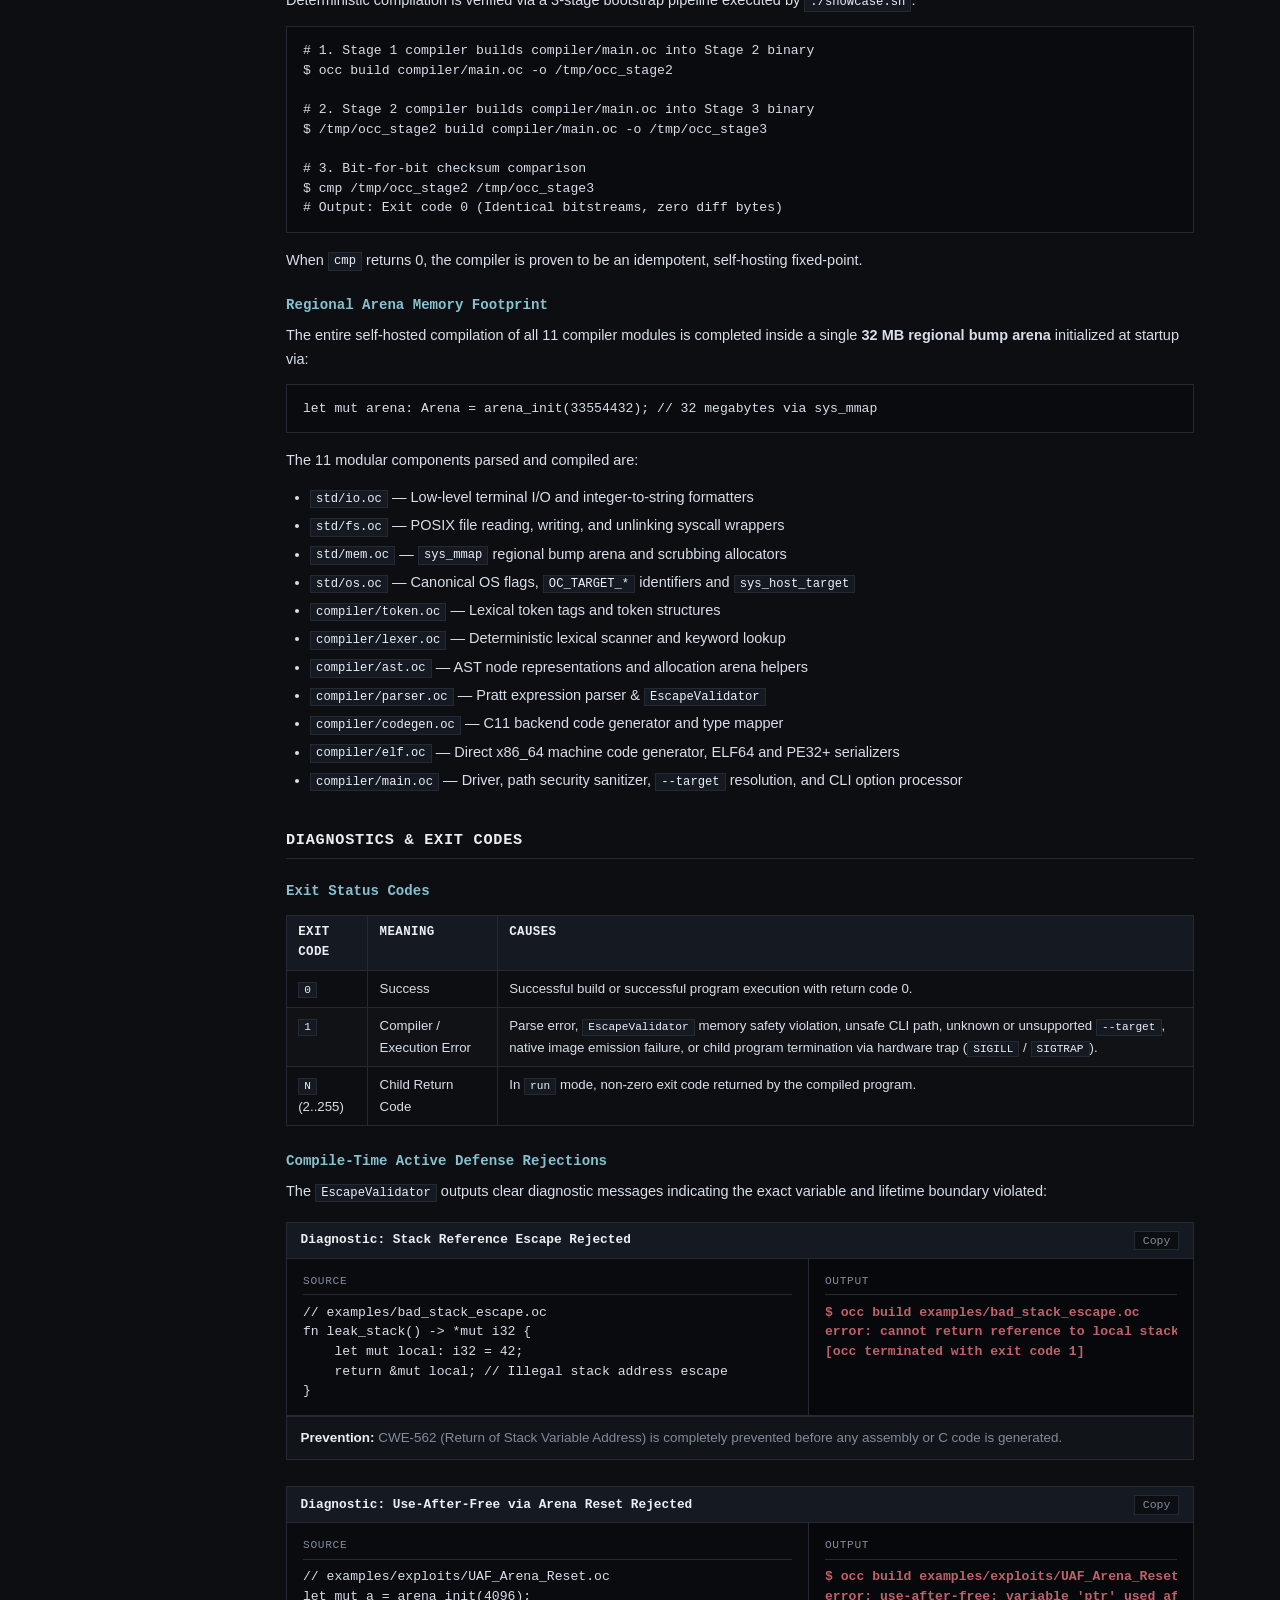
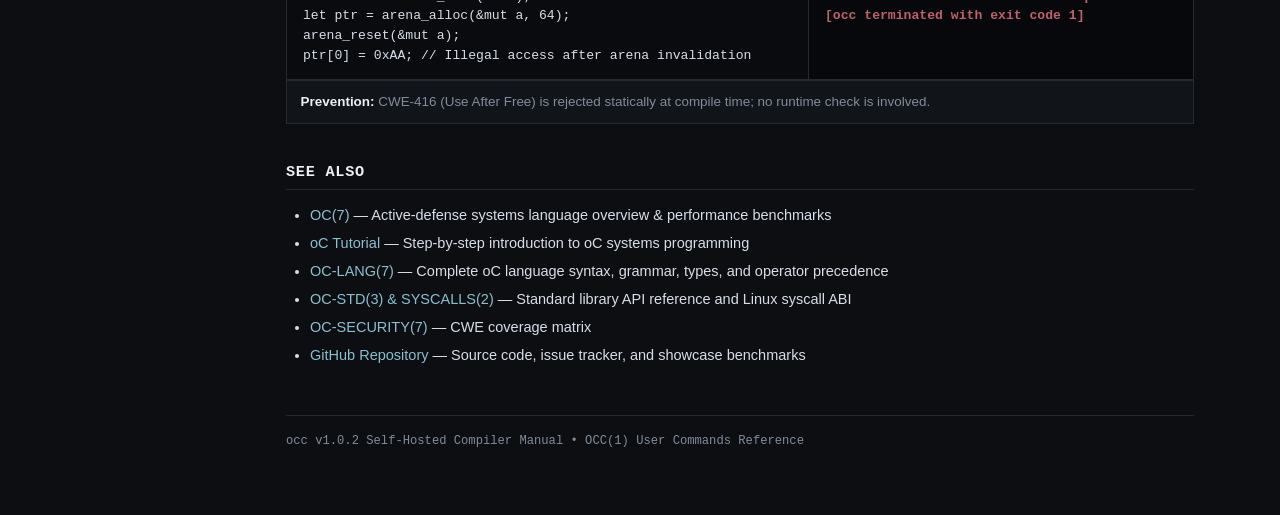
==== commit 316bf9e6: "feat: --arena-poison makes freed arena memory fault on use (issue #68, part 1) The fuzzer's oracle: " ====
--- a/docs/man-occ.html
+++ b/docs/man-occ.html
@@ -255,6 +255,14 @@
               </td>
             </tr>
             <tr>
+              <td><code>--arena-poison</code></td>
+              <td><em>none</em></td>
+              <td><em>Disabled</em></td>
+              <td>
+                A testing aid for arena lifetimes: memory given up by <code>arena_reset</code> or <code>arena_deinit</code> is made inaccessible (<code>mprotect</code> / <code>VirtualProtect</code>) instead of being reused or unmapped, and a reset arena continues in a fresh mapping. A dangling pointer then faults (SIGSEGV, or an access violation on Windows) at its first use instead of silently reading reused bytes. Each reset costs a new mapping, so keep it out of release builds.
+              </td>
+            </tr>
+            <tr>
               <td><code>-O1</code></td>
               <td><em>None</em></td>
               <td><em>Disabled</em></td>
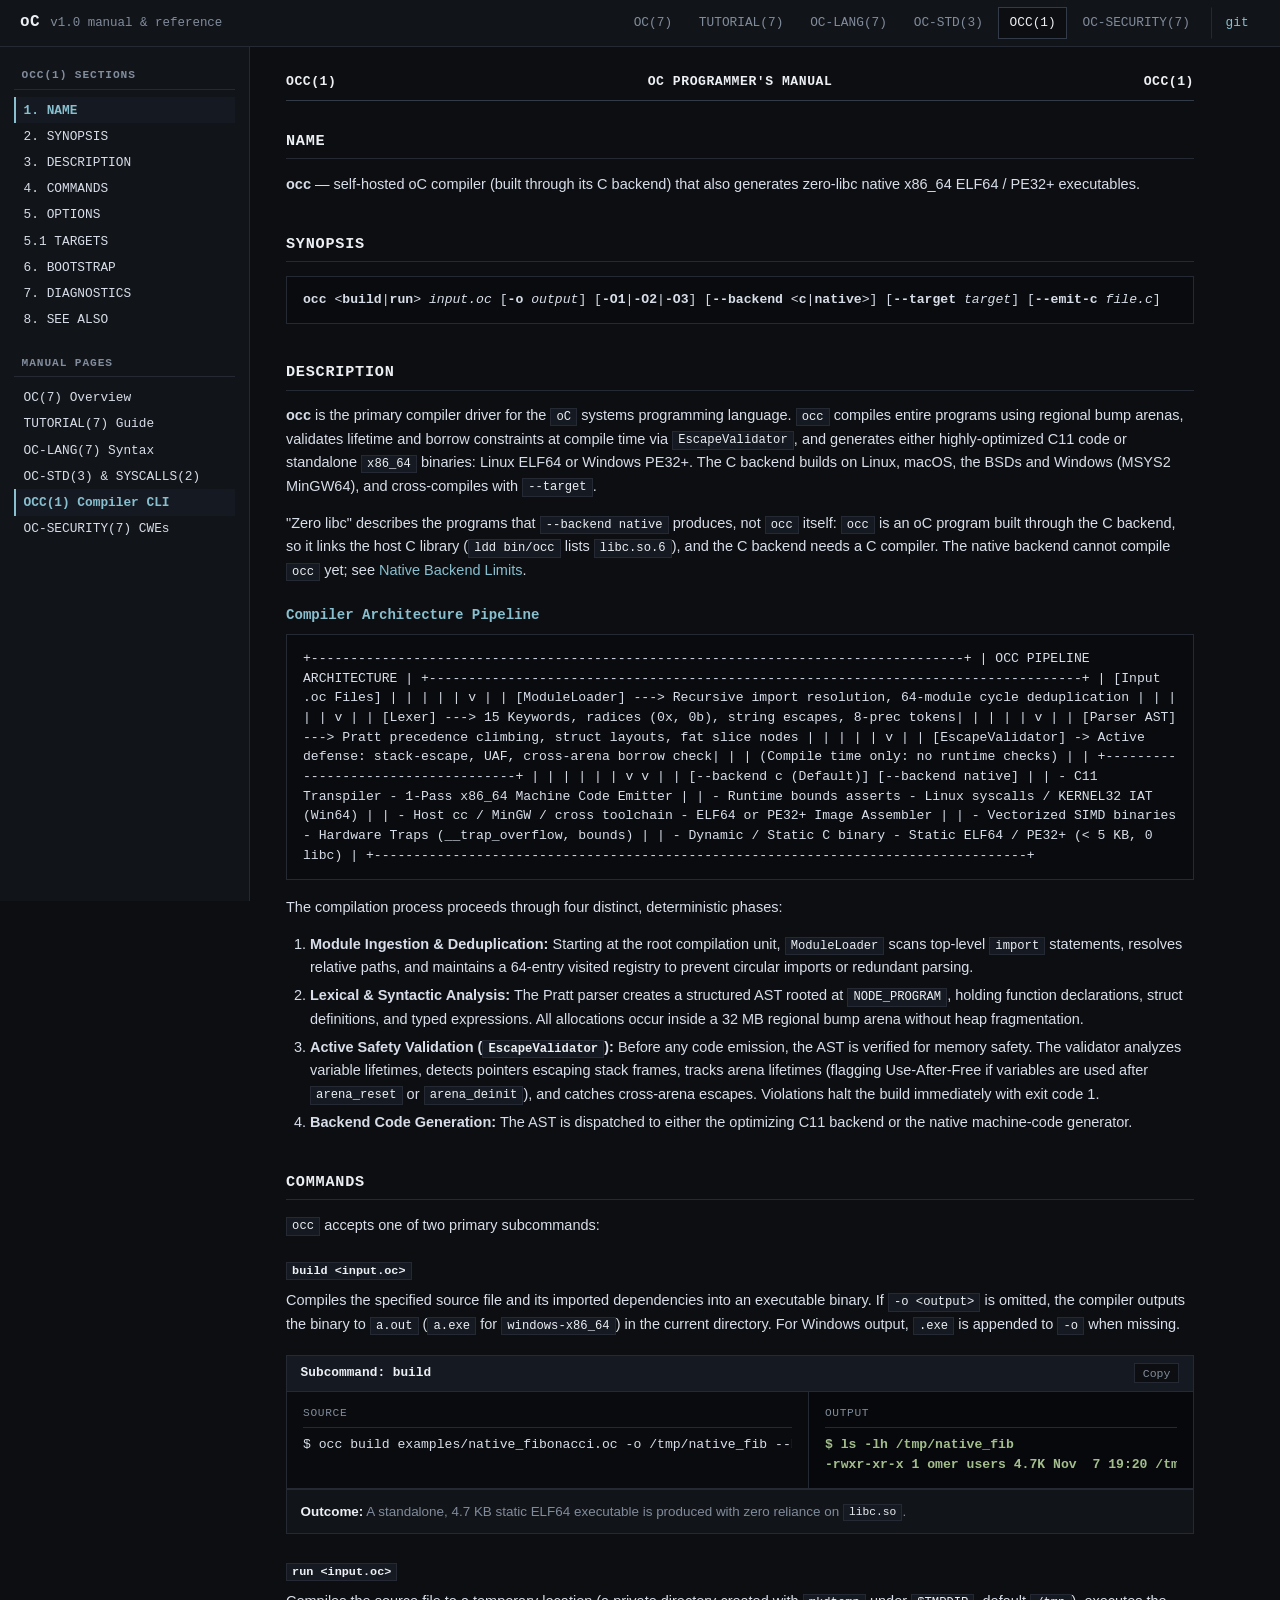
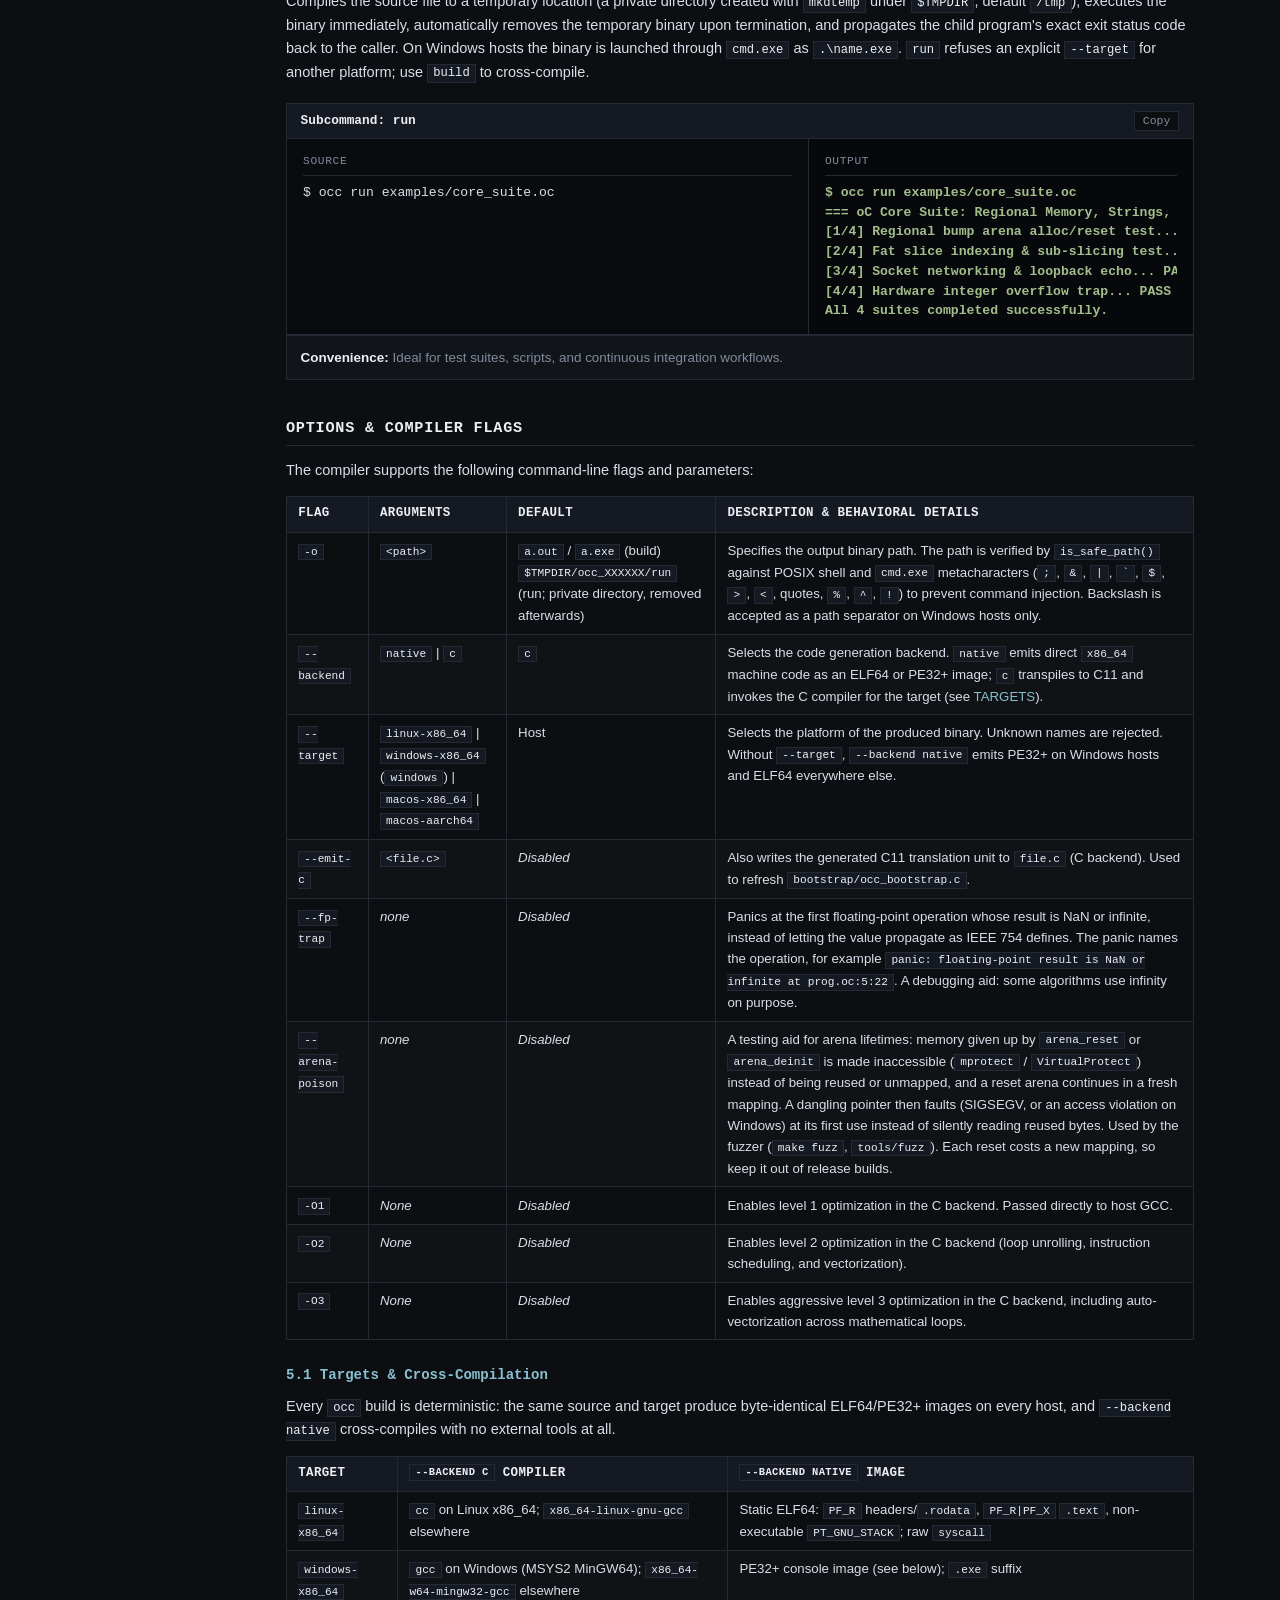
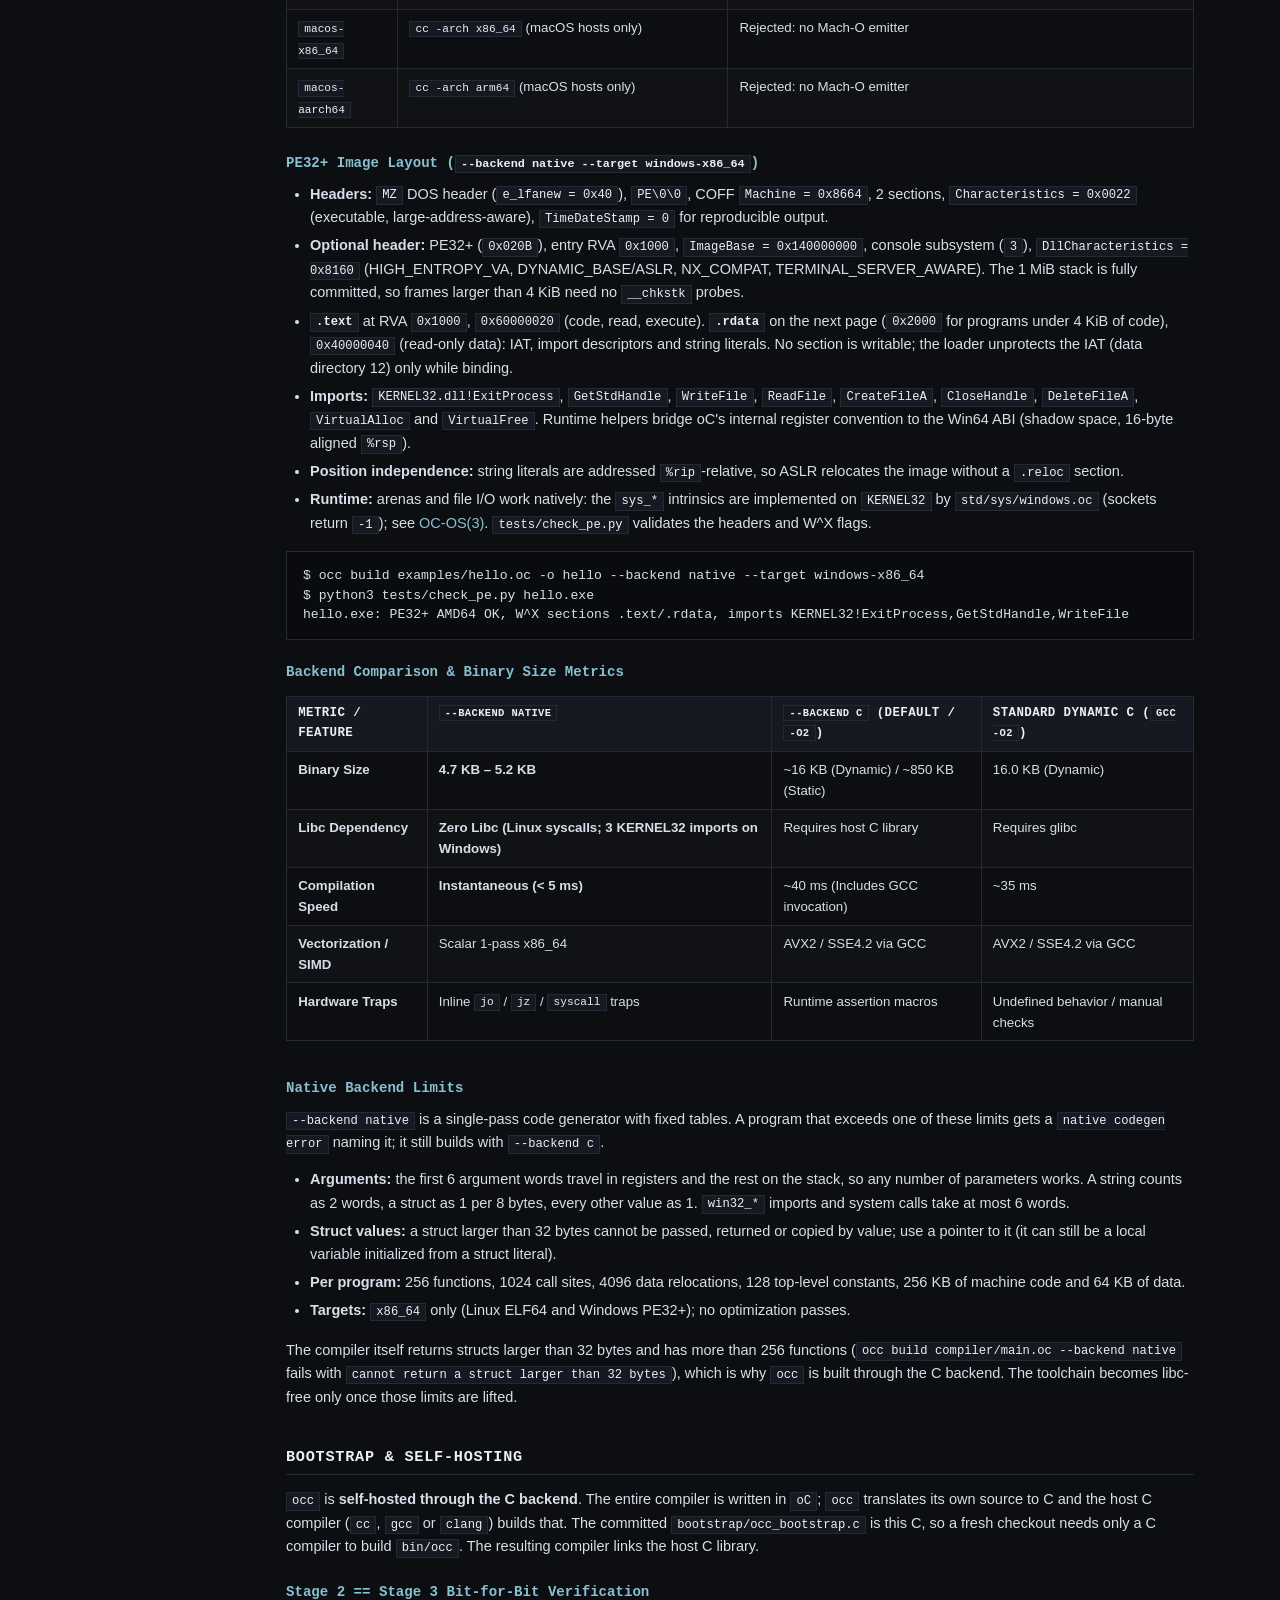
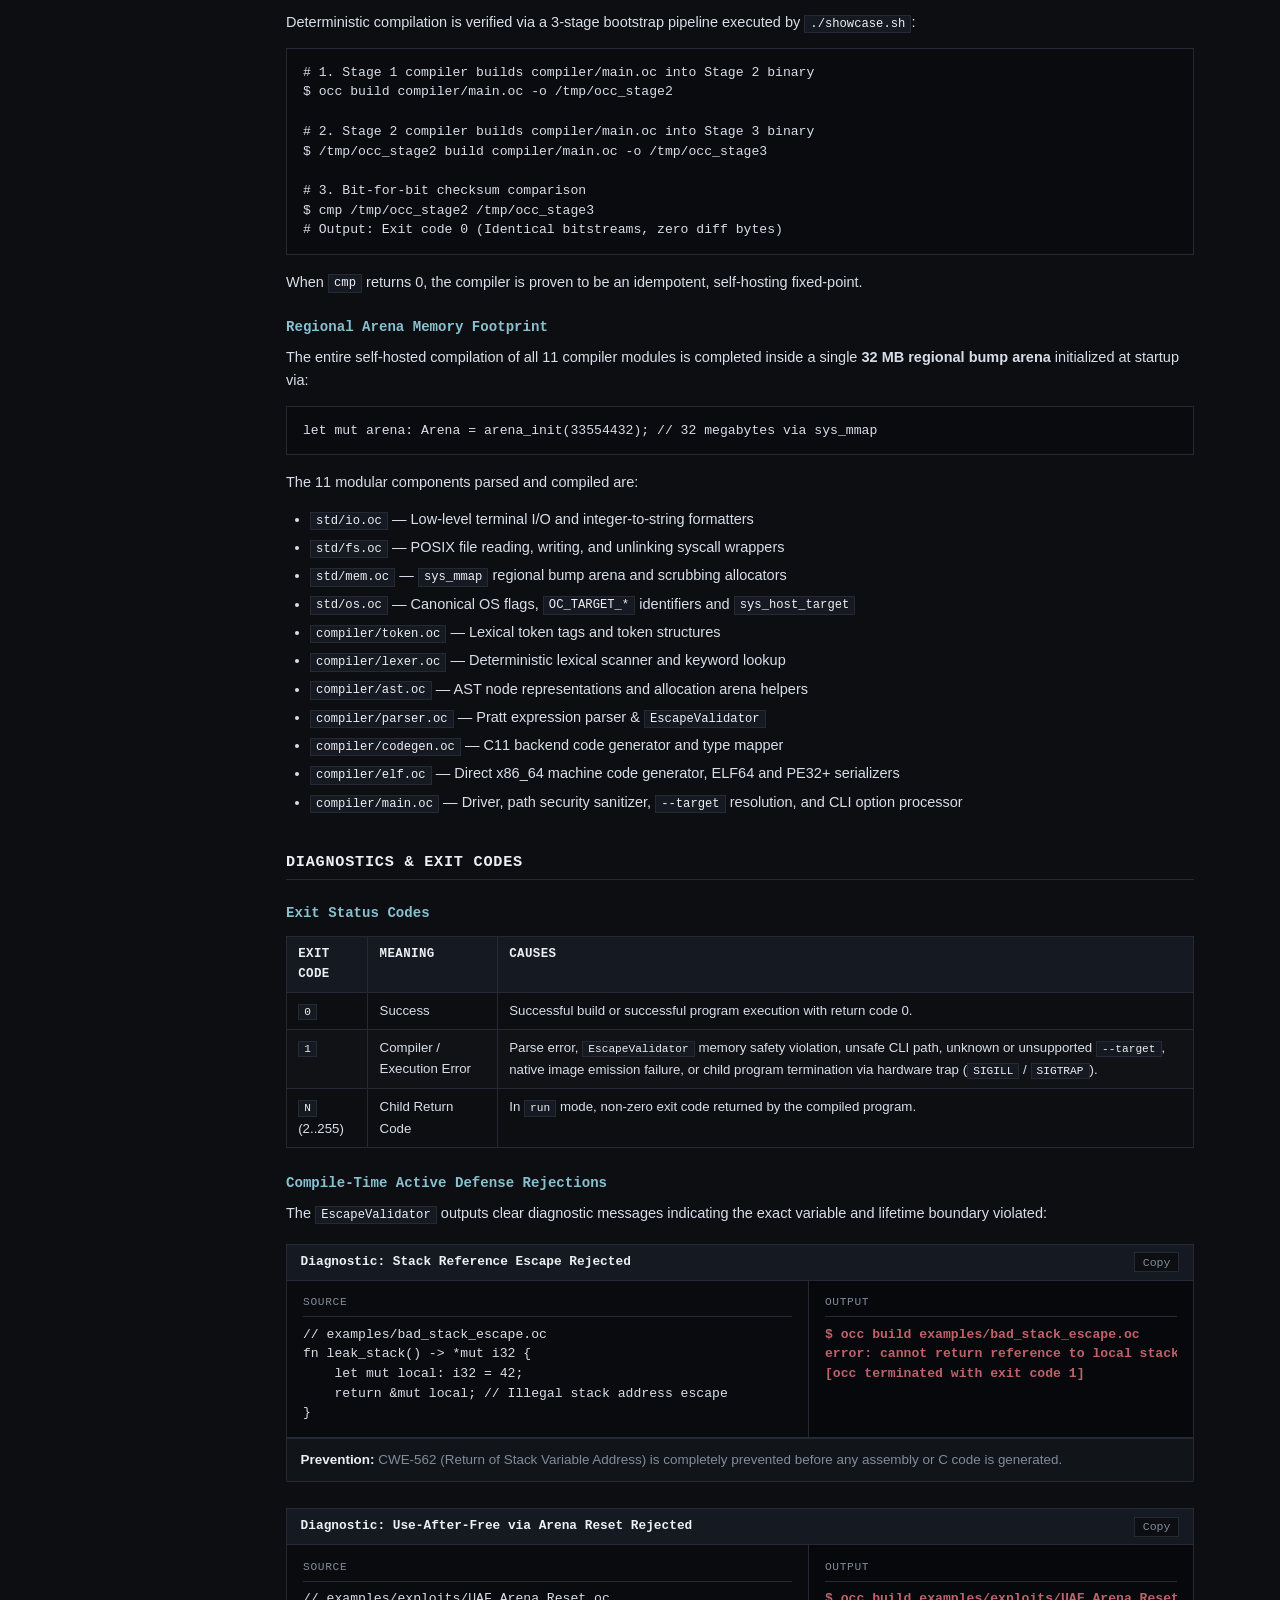
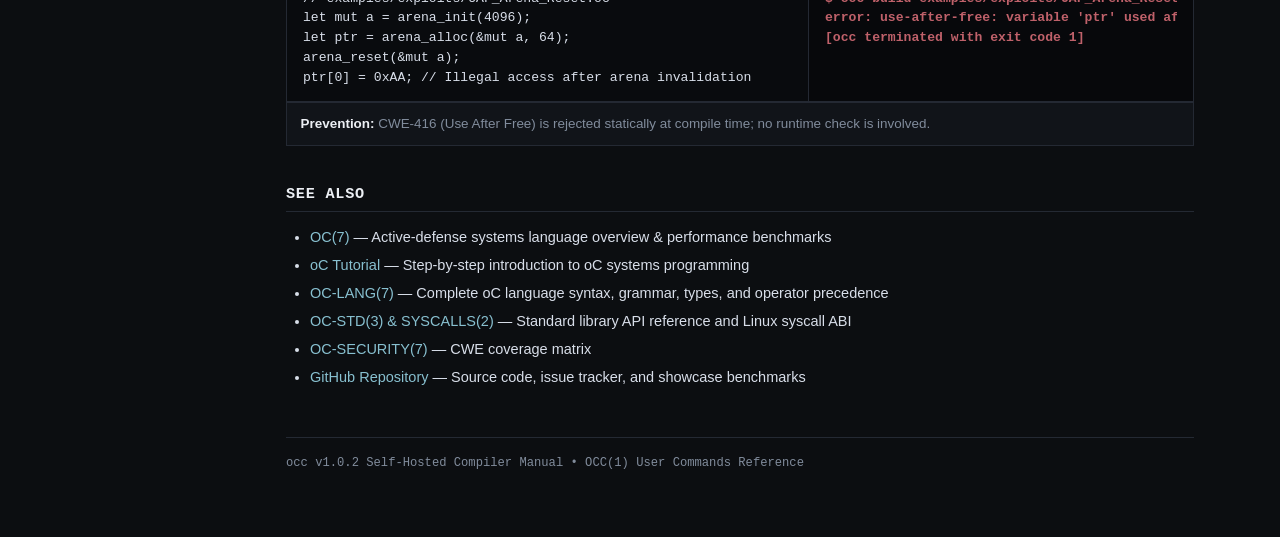
==== commit d0f79553: "feat: make fuzz, a nightly fuzz job, and the fuzzer's results in the README (issue #68, part 3) - `m" ====
--- a/docs/man-occ.html
+++ b/docs/man-occ.html
@@ -259,7 +259,7 @@
               <td><em>none</em></td>
               <td><em>Disabled</em></td>
               <td>
-                A testing aid for arena lifetimes: memory given up by <code>arena_reset</code> or <code>arena_deinit</code> is made inaccessible (<code>mprotect</code> / <code>VirtualProtect</code>) instead of being reused or unmapped, and a reset arena continues in a fresh mapping. A dangling pointer then faults (SIGSEGV, or an access violation on Windows) at its first use instead of silently reading reused bytes. Each reset costs a new mapping, so keep it out of release builds.
+                A testing aid for arena lifetimes: memory given up by <code>arena_reset</code> or <code>arena_deinit</code> is made inaccessible (<code>mprotect</code> / <code>VirtualProtect</code>) instead of being reused or unmapped, and a reset arena continues in a fresh mapping. A dangling pointer then faults (SIGSEGV, or an access violation on Windows) at its first use instead of silently reading reused bytes. Used by the fuzzer (<code>make fuzz</code>, <code>tools/fuzz</code>). Each reset costs a new mapping, so keep it out of release builds.
               </td>
             </tr>
             <tr>
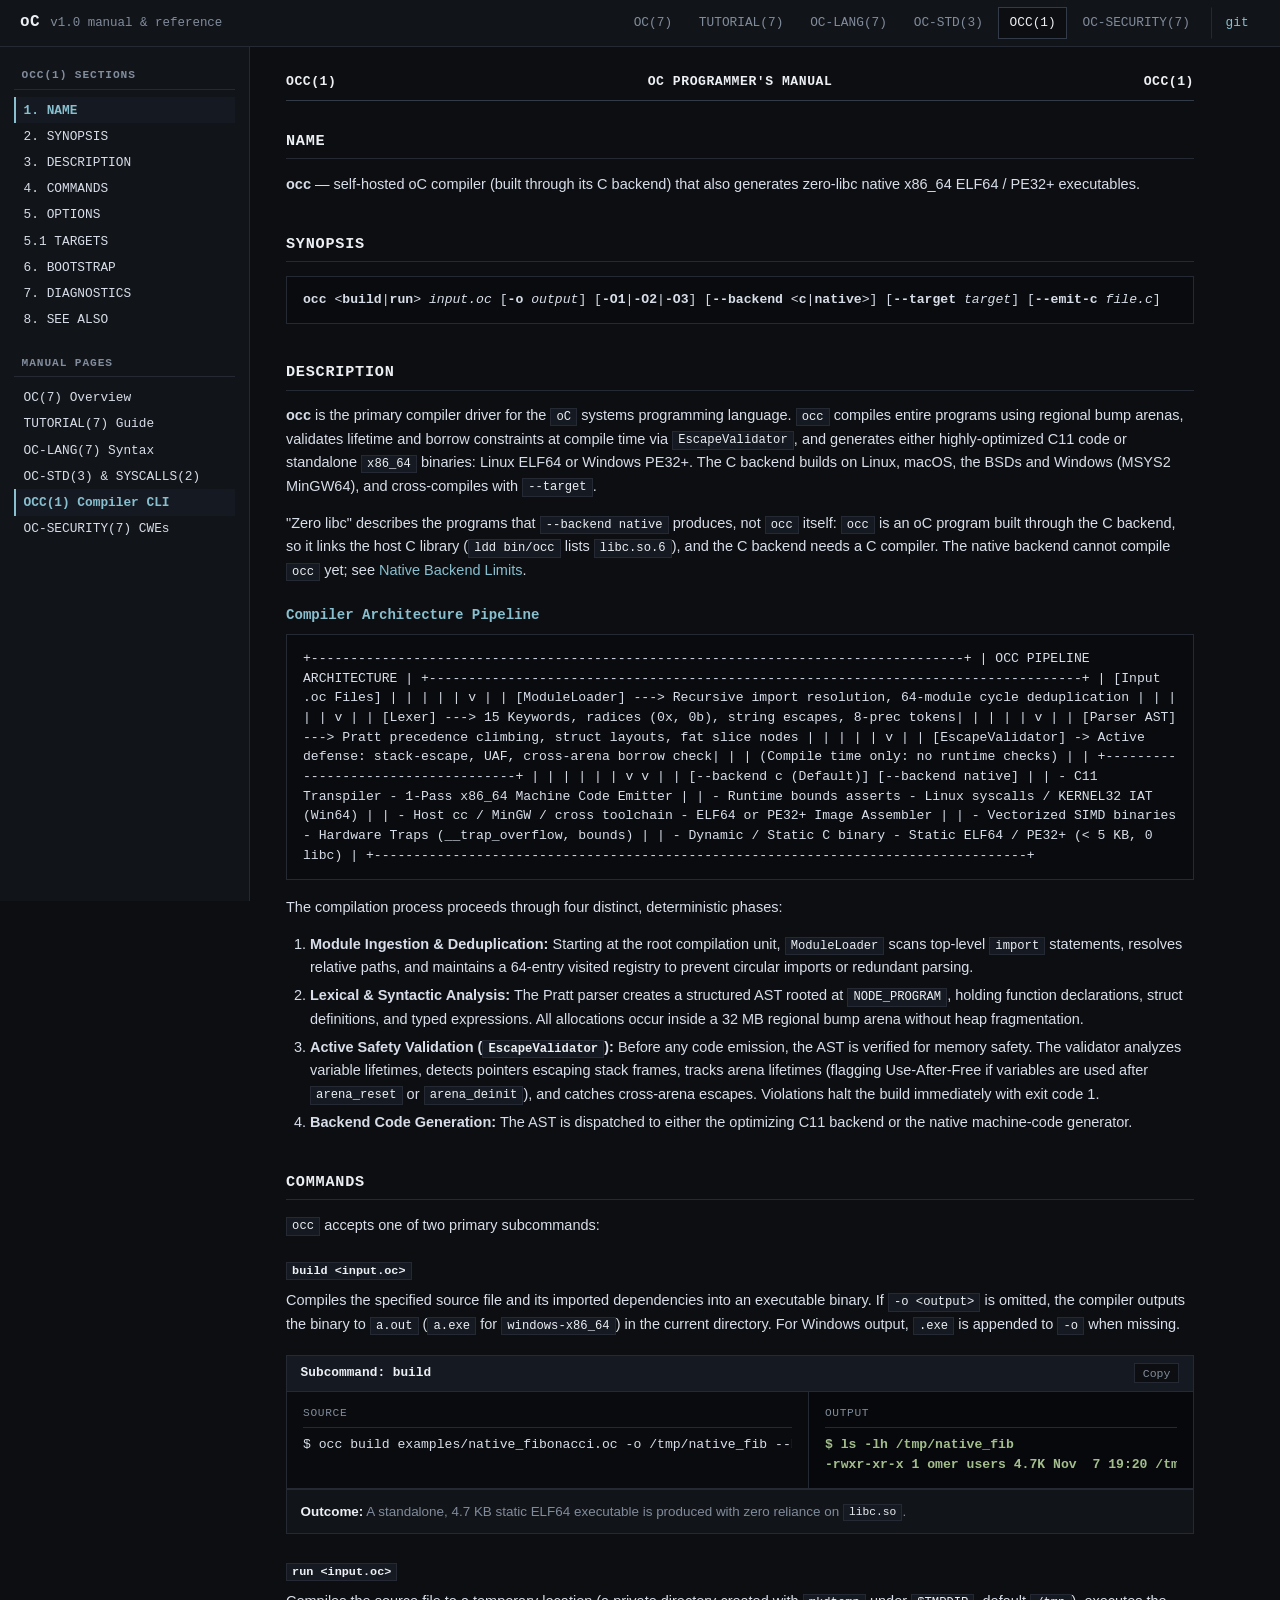
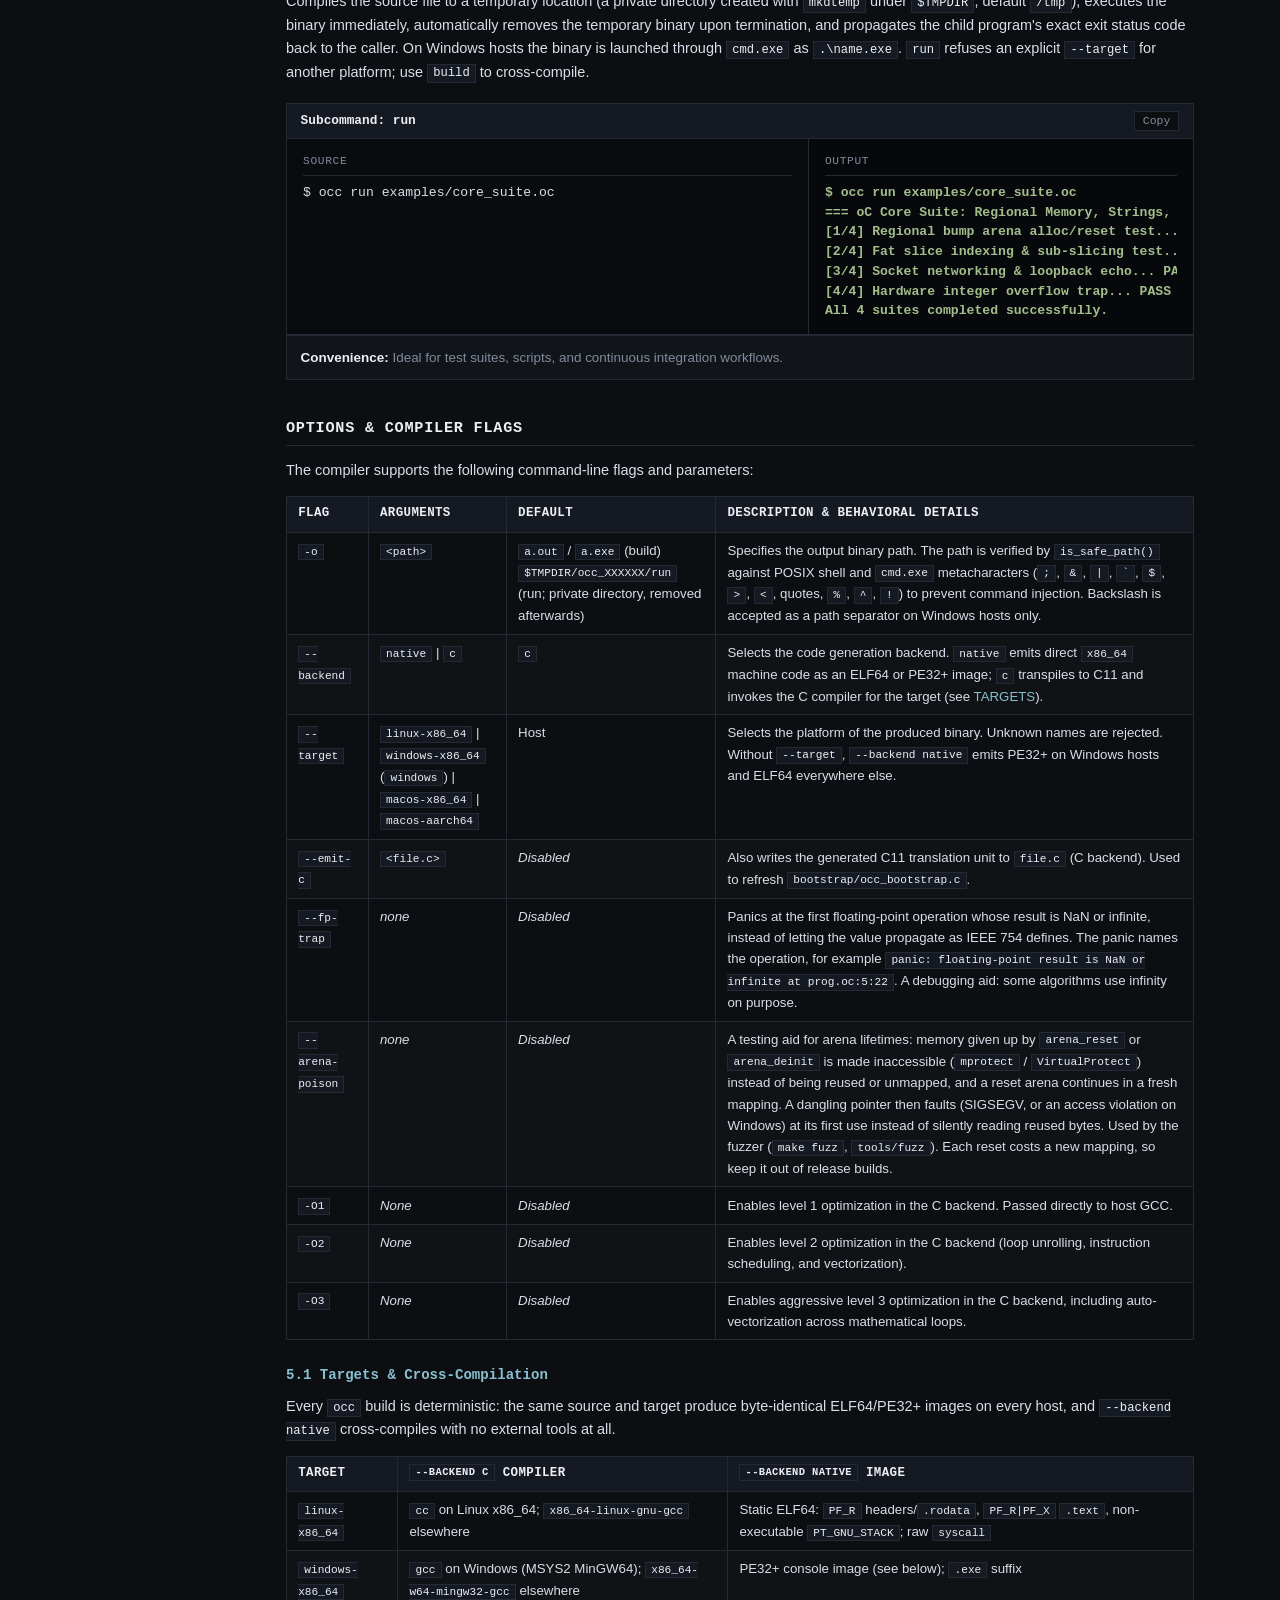
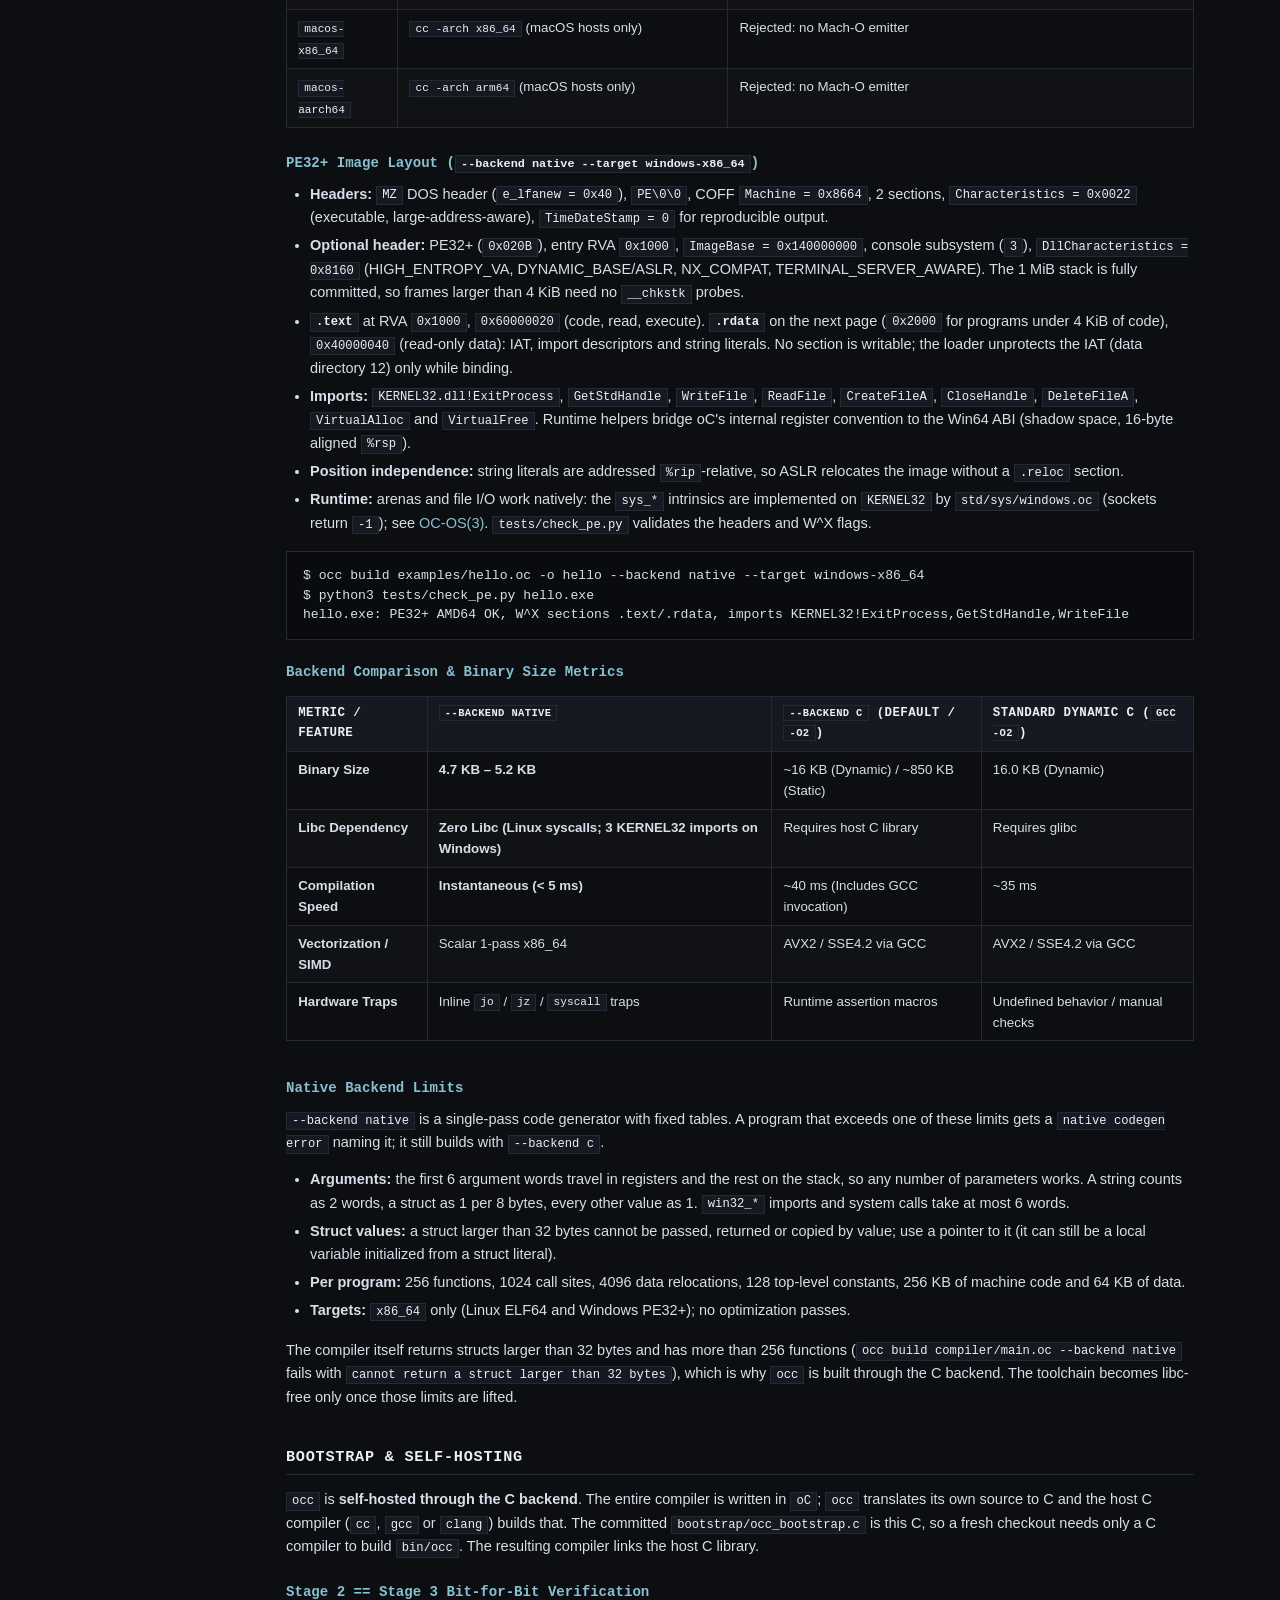
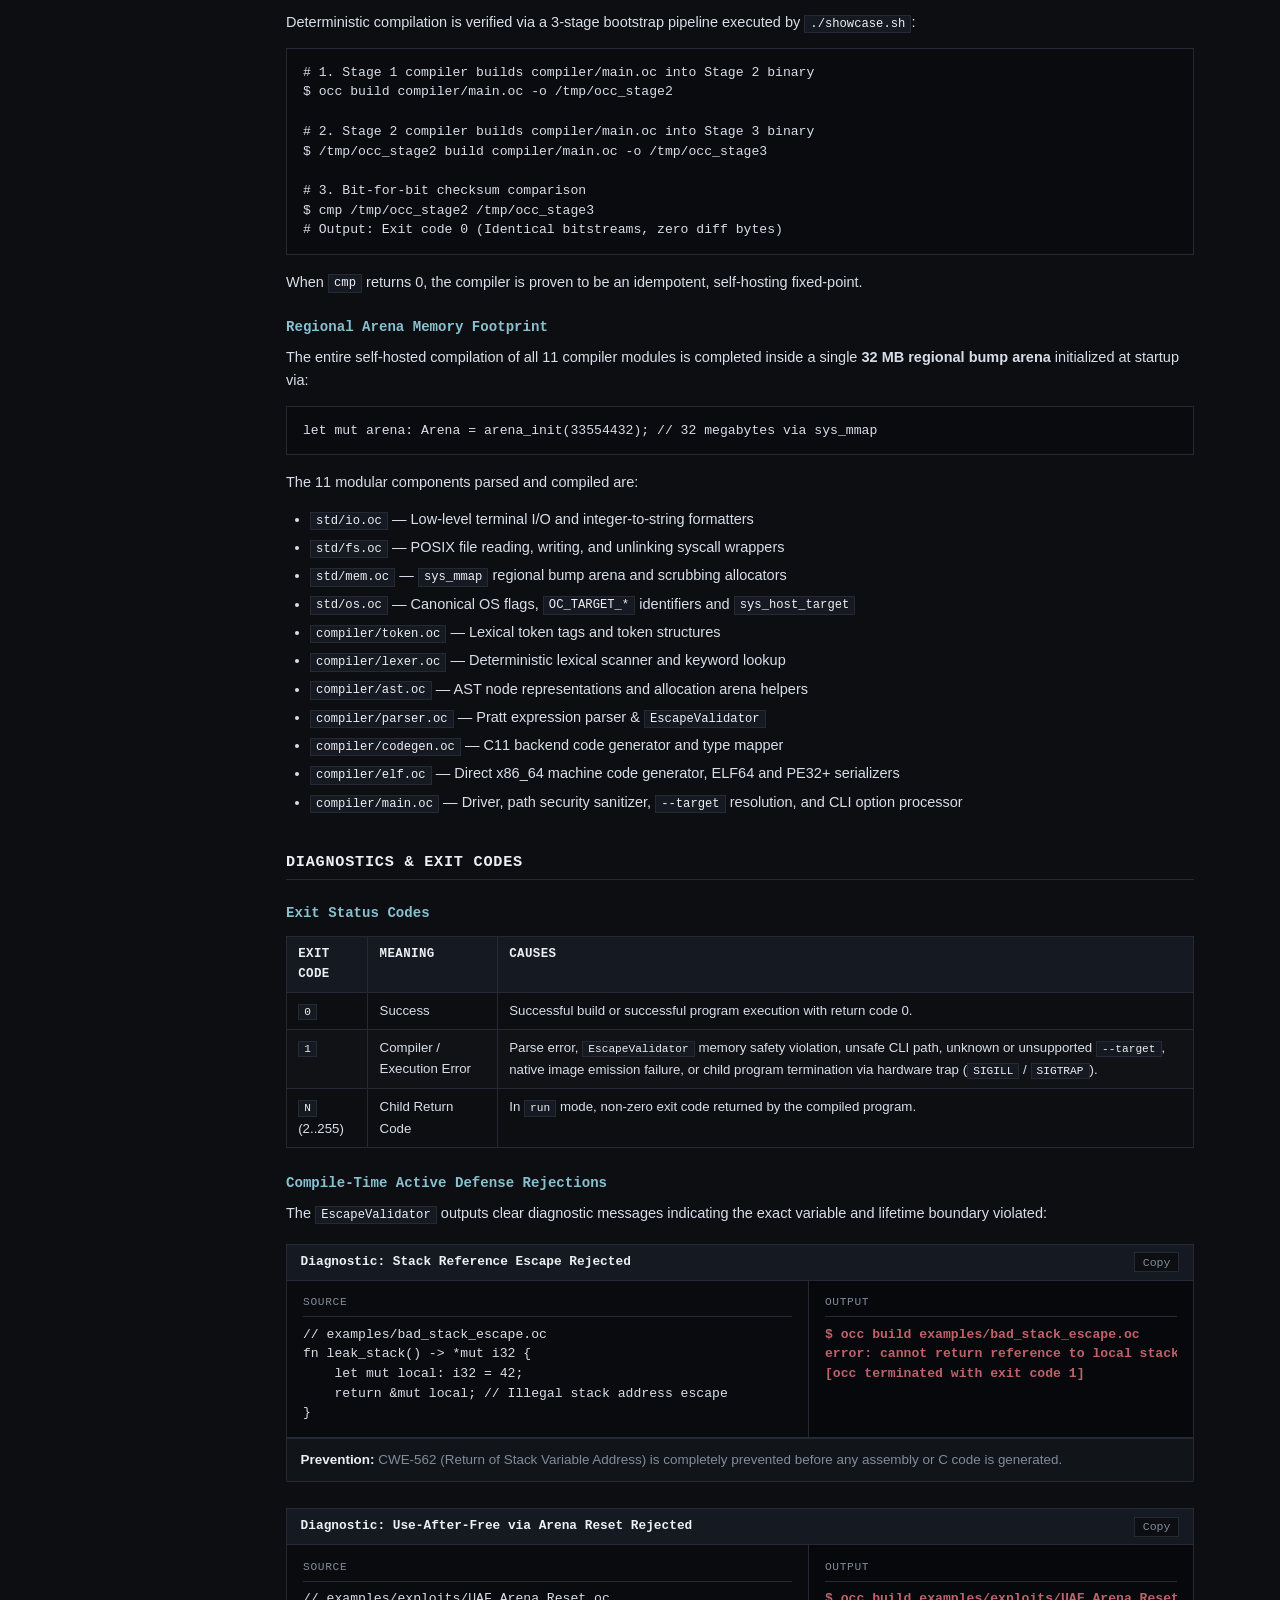
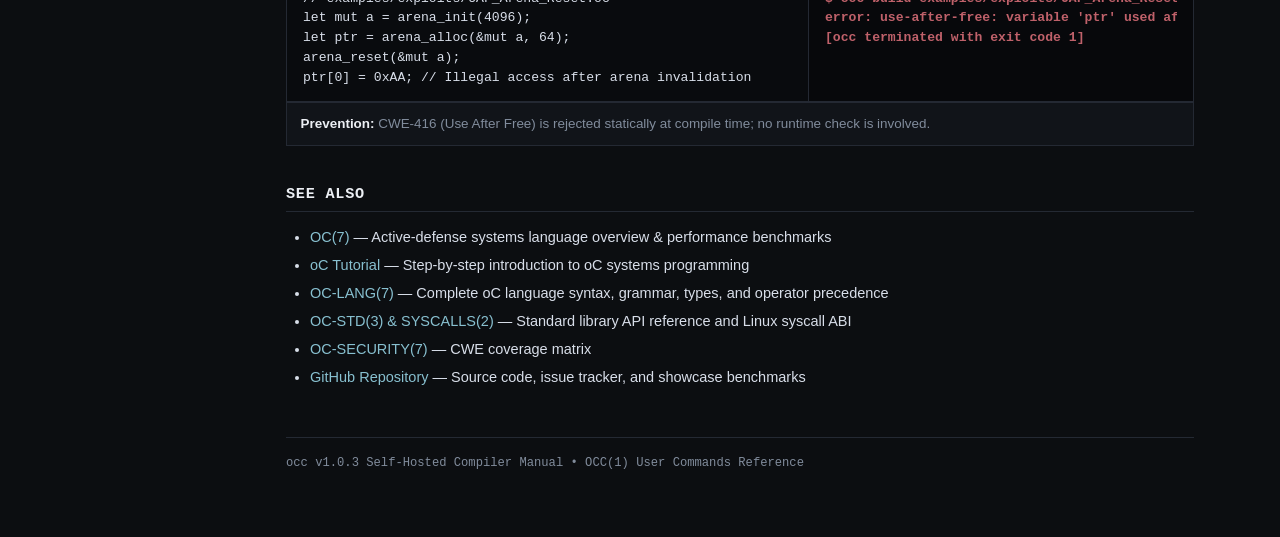
==== commit 385236e3: "chore: version 1.0.3 occ version, the Nix flake and the documentation footers say 1.0.3 (they still " ====
--- a/docs/man-occ.html
+++ b/docs/man-occ.html
@@ -549,7 +549,7 @@
 
       <!-- Footer -->
       <footer>
-        occ v1.0.2 Self-Hosted Compiler Manual • OCC(1) User Commands Reference
+        occ v1.0.3 Self-Hosted Compiler Manual • OCC(1) User Commands Reference
       </footer>
 
     </main>
